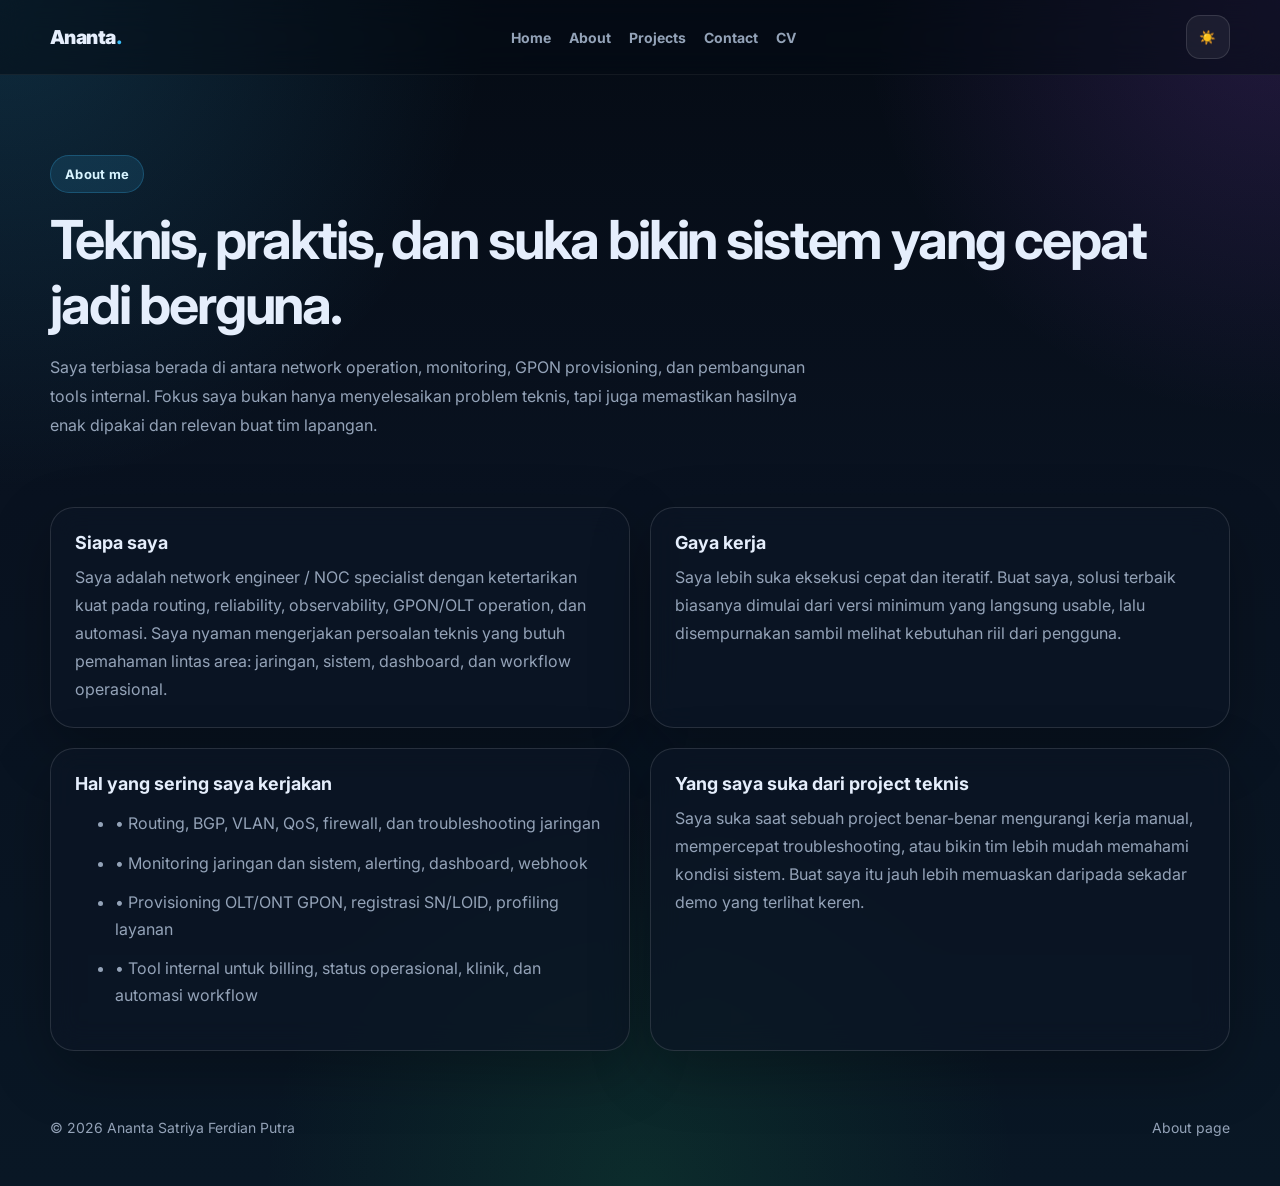
==== about.html @ ba73038d "Add premium animations, CV page, and richer portfolio visuals" ====
<!DOCTYPE html>
<html lang="id">
<head>
  <meta charset="utf-8" />
  <meta name="viewport" content="width=device-width, initial-scale=1" />
  <title>About — Ananta Satriya Ferdian Putra</title>
  <meta name="description" content="Tentang Ananta Satriya Ferdian Putra — network engineer, NOC specialist, GPON/OLT operator, dan automation builder." />
  <link rel="canonical" href="https://anantasatriya.my.id/about.html" />
  <link rel="icon" href="/favicon.svg" type="image/svg+xml" />
  <link rel="stylesheet" href="/styles.css" />
</head>
<body>
  <div class="nav-wrap">
    <div class="container nav">
      <a class="brand" href="/">Ananta<span>.</span></a>
      <div class="nav-links">
        <a href="/">Home</a>
        <a href="/about.html">About</a>
        <a href="/projects.html">Projects</a>
        <a href="/contact.html">Contact</a>
        <a href="/cv.html">CV</a>
      </div>
      <div class="nav-actions">
        <button id="themeToggle" class="theme-toggle" type="button">☀️</button>
      </div>
    </div>
  </div>

  <section class="page-title">
    <div class="container">
      <span class="badge">About me</span>
      <h1>Teknis, praktis, dan suka bikin sistem yang cepat jadi berguna.</h1>
      <p>Saya terbiasa berada di antara network operation, monitoring, GPON provisioning, dan pembangunan tools internal. Fokus saya bukan hanya menyelesaikan problem teknis, tapi juga memastikan hasilnya enak dipakai dan relevan buat tim lapangan.</p>
    </div>
  </section>

  <section class="block">
    <div class="container grid-2">
      <div class="card">
        <h3>Siapa saya</h3>
        <p class="muted">Saya adalah network engineer / NOC specialist dengan ketertarikan kuat pada routing, reliability, observability, GPON/OLT operation, dan automasi. Saya nyaman mengerjakan persoalan teknis yang butuh pemahaman lintas area: jaringan, sistem, dashboard, dan workflow operasional.</p>
      </div>
      <div class="card">
        <h3>Gaya kerja</h3>
        <p class="muted">Saya lebih suka eksekusi cepat dan iteratif. Buat saya, solusi terbaik biasanya dimulai dari versi minimum yang langsung usable, lalu disempurnakan sambil melihat kebutuhan riil dari pengguna.</p>
      </div>
      <div class="card">
        <h3>Hal yang sering saya kerjakan</h3>
        <ul class="split-list">
          <li>• Routing, BGP, VLAN, QoS, firewall, dan troubleshooting jaringan</li>
          <li>• Monitoring jaringan dan sistem, alerting, dashboard, webhook</li>
          <li>• Provisioning OLT/ONT GPON, registrasi SN/LOID, profiling layanan</li>
          <li>• Tool internal untuk billing, status operasional, klinik, dan automasi workflow</li>
        </ul>
      </div>
      <div class="card">
        <h3>Yang saya suka dari project teknis</h3>
        <p class="muted">Saya suka saat sebuah project benar-benar mengurangi kerja manual, mempercepat troubleshooting, atau bikin tim lebih mudah memahami kondisi sistem. Buat saya itu jauh lebih memuaskan daripada sekadar demo yang terlihat keren.</p>
      </div>
    </div>
  </section>

  <footer class="footer">
    <div class="container" style="display:flex;justify-content:space-between;gap:16px;flex-wrap:wrap;">
      <div>© <span data-year></span> Ananta Satriya Ferdian Putra</div>
      <div class="muted">About page</div>
    </div>
  </footer>
  <script src="/app.js"></script>
</body>
</html>
---- styles.css ----
@import url('https://fonts.googleapis.com/css2?family=Inter:wght@400;500;600;700;800&display=swap');

:root {
  --bg: #07111f;
  --bg-soft: #0b1728;
  --surface: rgba(12, 21, 37, 0.72);
  --surface-2: rgba(255, 255, 255, 0.06);
  --card: rgba(255, 255, 255, 0.08);
  --border: rgba(255, 255, 255, 0.12);
  --text: #e5eefc;
  --muted: #94a3b8;
  --primary: #38bdf8;
  --primary-2: #22c55e;
  --accent: #a855f7;
  --shadow: 0 20px 60px rgba(0,0,0,.28);
  --radius: 24px;
  --radius-sm: 18px;
  --max: 1180px;
}

* { box-sizing: border-box; }
html { scroll-behavior: smooth; }
body {
  margin: 0;
  font-family: 'Inter', system-ui, sans-serif;
  color: var(--text);
  background:
    radial-gradient(circle at 0% 0%, rgba(56,189,248,.18), transparent 28%),
    radial-gradient(circle at 100% 0%, rgba(168,85,247,.18), transparent 24%),
    radial-gradient(circle at 50% 100%, rgba(34,197,94,.12), transparent 28%),
    linear-gradient(180deg, #050b14 0%, #091220 42%, #091725 100%);
}
body.light {
  --bg: #f8fbff;
  --bg-soft: #ecf4ff;
  --surface: rgba(255,255,255,0.86);
  --surface-2: rgba(12, 21, 37, 0.04);
  --card: rgba(255,255,255,.86);
  --border: rgba(15, 23, 42, 0.08);
  --text: #0f172a;
  --muted: #475569;
  --shadow: 0 18px 48px rgba(15, 23, 42, .10);
  background:
    radial-gradient(circle at 0% 0%, rgba(56,189,248,.16), transparent 30%),
    radial-gradient(circle at 100% 0%, rgba(168,85,247,.10), transparent 24%),
    radial-gradient(circle at 50% 100%, rgba(34,197,94,.10), transparent 26%),
    linear-gradient(180deg, #f8fbff 0%, #eff6ff 44%, #f8fafc 100%);
}
a { color: inherit; text-decoration: none; }
img { max-width: 100%; display: block; }
.container { width: min(var(--max), calc(100% - 32px)); margin: 0 auto; }
.muted { color: var(--muted); }
.badge {
  display: inline-flex; align-items: center; gap: 10px;
  padding: 10px 14px; border-radius: 999px;
  background: rgba(56,189,248,.12); border: 1px solid rgba(56,189,248,.24);
  color: #d8f4ff; font-size: 13px; font-weight: 700; letter-spacing: .02em;
}
body.light .badge { color: #075985; background: rgba(56,189,248,.12); }
.btn {
  display: inline-flex; align-items: center; justify-content: center; gap: 10px;
  min-height: 48px; padding: 0 18px; border-radius: 14px; font-weight: 700;
  border: 1px solid transparent; transition: .22s ease;
}
.btn:hover { transform: translateY(-1px); }
.btn.primary {
  background: linear-gradient(135deg, var(--primary), #2563eb 58%, var(--accent));
  color: white; box-shadow: 0 18px 36px rgba(37,99,235,.28);
}
.btn.secondary {
  background: var(--surface-2); border-color: var(--border); color: var(--text);
}
.nav-wrap {
  position: sticky; top: 0; z-index: 40; backdrop-filter: blur(16px);
  background: rgba(5,11,20,.55); border-bottom: 1px solid rgba(255,255,255,.06);
}
body.light .nav-wrap { background: rgba(248,251,255,.72); border-color: rgba(15,23,42,.06); }
.nav {
  display: flex; align-items: center; justify-content: space-between; gap: 20px;
  min-height: 74px;
}
.brand { font-size: 1.2rem; font-weight: 900; letter-spacing: -.03em; }
.brand span { color: var(--primary); }
.nav-links { display: flex; gap: 18px; flex-wrap: wrap; }
.nav-links a { color: var(--muted); font-size: 14px; font-weight: 700; }
.nav-actions { display: flex; gap: 12px; align-items: center; }
.theme-toggle {
  width: 44px; height: 44px; border-radius: 14px; border: 1px solid var(--border);
  background: var(--surface-2); color: var(--text); cursor: pointer;
}
.hero {
  position: relative; overflow: hidden; padding: 84px 0 40px;
}
.hero-grid {
  display: grid; grid-template-columns: 1.28fr .72fr; gap: 30px; align-items: center;
}
.hero-card, .panel, .card {
  background: var(--surface); border: 1px solid var(--border); border-radius: var(--radius);
  box-shadow: var(--shadow); backdrop-filter: blur(14px);
}
.reveal {
  opacity: 0; transform: translateY(26px) scale(.985); transition: opacity .7s ease, transform .7s ease;
}
.reveal.in-view { opacity: 1; transform: translateY(0) scale(1); }
.glass-shine { position: relative; overflow: hidden; }
.glass-shine::after {
  content: ""; position: absolute; inset: 0; transform: translateX(-120%);
  background: linear-gradient(115deg, transparent 20%, rgba(255,255,255,.12) 45%, transparent 70%);
  transition: transform .9s ease;
}
.glass-shine:hover::after { transform: translateX(120%); }
.hero-card { padding: 34px; position: relative; overflow: hidden; }
.hero-card::before {
  content: ""; position: absolute; inset: auto -20% -30% auto; width: 260px; height: 260px; border-radius: 999px;
  background: radial-gradient(circle, rgba(56,189,248,.18), transparent 68%); pointer-events: none;
}
.hero-title {
  margin: 18px 0 16px; font-size: clamp(2.3rem, 5vw, 4.5rem); line-height: .98; letter-spacing: -.05em;
}
.grad {
  background: linear-gradient(90deg, #e0f2fe, #7dd3fc, #86efac, #c084fc);
  -webkit-background-clip: text; background-clip: text; color: transparent;
}
body.light .grad {
  background: linear-gradient(90deg, #0f172a, #0369a1, #15803d, #7c3aed);
  -webkit-background-clip: text; background-clip: text; color: transparent;
}
.hero p { font-size: 1.03rem; line-height: 1.75; color: var(--muted); }
.hero-cta { display: flex; gap: 14px; flex-wrap: wrap; margin-top: 26px; }
.hero-stats {
  margin-top: 28px; display: grid; grid-template-columns: repeat(3, minmax(0,1fr)); gap: 14px;
}
.stat {
  padding: 18px; border-radius: 18px; background: rgba(255,255,255,.05); border: 1px solid rgba(255,255,255,.08);
}
body.light .stat { background: rgba(255,255,255,.65); border-color: rgba(15,23,42,.07); }
.stat strong { display:block; font-size:1.5rem; margin-bottom:6px; }
.hero-side {
  display: grid; gap: 18px;
}
.profile-card { padding: 18px; }
.profile-frame {
  position: relative; border-radius: 26px; overflow: hidden; min-height: 440px; max-width: 390px; margin: 0 auto;
  background: linear-gradient(180deg, rgba(56,189,248,.18), rgba(168,85,247,.12));
}
.profile-frame img { width: 100%; height: 100%; object-fit: cover; object-position: center 18%; }
.profile-overlay {
  position: absolute; inset: auto 16px 16px 16px; padding: 16px; border-radius: 18px;
  background: linear-gradient(180deg, rgba(2,6,23,.15), rgba(2,6,23,.82)); border: 1px solid rgba(255,255,255,.12);
}
.tag-list { display: flex; flex-wrap: wrap; gap: 10px; margin-top: 14px; }
.tag {
  padding: 8px 12px; border-radius: 999px; font-size: 12px; font-weight: 700;
  border: 1px solid var(--border); color: var(--muted); background: rgba(255,255,255,.05);
}
section.block { padding: 34px 0; }
.section-head { margin-bottom: 24px; }
.section-kicker { color: var(--primary); font-size: 13px; font-weight: 800; text-transform: uppercase; letter-spacing: .14em; }
.section-head h2 { margin: 10px 0 10px; font-size: clamp(1.7rem, 3vw, 2.7rem); letter-spacing: -.03em; }
.section-head p { margin: 0; color: var(--muted); max-width: 760px; line-height: 1.8; }
.grid-2 { display:grid; grid-template-columns: repeat(2, minmax(0,1fr)); gap:20px; }
.grid-3 { display:grid; grid-template-columns: repeat(3, minmax(0,1fr)); gap:20px; }
.card { padding: 24px; }
.card h3 { margin: 0 0 10px; font-size: 1.12rem; }
.card p { margin: 0; color: var(--muted); line-height: 1.75; }
.icon-dot {
  width: 42px; height: 42px; border-radius: 14px; display:grid; place-items:center;
  background: linear-gradient(135deg, rgba(56,189,248,.18), rgba(168,85,247,.18));
  border:1px solid rgba(255,255,255,.08); margin-bottom: 16px; font-size: 18px;
}
.timeline { display: grid; gap: 16px; }
.timeline-item { position: relative; padding-left: 22px; }
.timeline-item::before {
  content: ''; position: absolute; left: 0; top: 8px; width: 10px; height: 10px; border-radius: 999px; background: var(--primary);
  box-shadow: 0 0 0 6px rgba(56,189,248,.13);
}
.timeline-item::after {
  content: ''; position: absolute; left: 4px; top: 20px; bottom: -18px; width: 2px; background: rgba(148,163,184,.2);
}
.timeline-item:last-child::after { display: none; }
.project-card {
  display:flex; flex-direction:column; gap:18px; min-height: 100%;
}
.project-cover {
  border-radius: 20px; padding: 0; min-height: 220px; overflow: hidden;
  background: linear-gradient(135deg, rgba(56,189,248,.18), rgba(37,99,235,.20), rgba(168,85,247,.18));
  border: 1px solid rgba(255,255,255,.08);
}
.project-cover img { width: 100%; height: 100%; display: block; object-fit: cover; }
.project-cover strong { display:block; font-size: 1.25rem; margin-bottom: 10px; }
.project-content { display: grid; gap: 12px; }
.project-meta { display:flex; gap:10px; flex-wrap:wrap; }
.project-meta span {
  font-size: 12px; font-weight: 700; padding: 8px 10px; border-radius: 999px;
  background: rgba(255,255,255,.05); border: 1px solid var(--border); color: var(--muted);
}
.kpi-grid { display:grid; grid-template-columns: repeat(4, minmax(0,1fr)); gap:16px; }
.kpi { padding: 22px; text-align:center; }
.kpi strong { display:block; font-size: 2rem; margin-bottom:8px; }
.contact-box {
  display:grid; grid-template-columns: 1.05fr .95fr; gap:20px;
}
.contact-links { display:grid; gap:14px; }
.contact-link {
  display:flex; align-items:flex-start; gap:14px; padding:16px 18px; border-radius: 18px;
  background: rgba(255,255,255,.05); border: 1px solid var(--border);
}
.social-grid { display:grid; grid-template-columns: repeat(2,minmax(0,1fr)); gap:14px; }
.floating-wa {
  position: fixed; right: 18px; bottom: 18px; z-index: 60; width: 58px; height: 58px; border-radius: 999px;
  display:grid; place-items:center; color:#fff; font-size: 26px; box-shadow: 0 18px 40px rgba(37,99,235,.25);
  background: linear-gradient(135deg, #22c55e, #16a34a); border: 1px solid rgba(255,255,255,.18);
}
.scroll-line {
  position: fixed; inset: 0 auto auto 0; width: 0; height: 4px; z-index: 80;
  background: linear-gradient(90deg, var(--primary), #2563eb, var(--accent)); box-shadow: 0 0 20px rgba(37,99,235,.35);
}
.cv-actions { display:flex; gap:12px; flex-wrap:wrap; margin-top:18px; }
.print-shell { max-width: 900px; margin: 0 auto; }
@media print {
  .nav-wrap, .floating-wa, .footer, .cv-actions { display:none !important; }
  body { background: #fff; color: #111827; }
  .card, .panel, .hero-card { box-shadow:none; border:1px solid #dbe2ea; background:#fff; }
}
.footer {
  padding: 34px 0 50px; color: var(--muted); font-size: 14px;
}
.split-list { display:grid; gap:12px; }
.split-list li { color: var(--muted); line-height: 1.7; }
.mini-nav {
  display:flex; gap:10px; flex-wrap:wrap; margin-top: 16px;
}
.mini-nav a {
  padding: 10px 12px; border-radius: 12px; background: rgba(255,255,255,.05); border: 1px solid var(--border); color: var(--muted); font-weight:700; font-size:13px;
}
.notice {
  margin-top: 16px; padding: 16px 18px; border-radius: 18px; border:1px solid rgba(34,197,94,.18); background: rgba(34,197,94,.08); color: #d1fae5;
}
body.light .notice { color: #166534; }
.top-glow {
  position: absolute; inset: -120px auto auto -120px; width: 320px; height: 320px; border-radius: 999px;
  background: rgba(56,189,248,.20); filter: blur(60px); pointer-events: none;
}
.top-glow.two { inset: auto -120px 0 auto; background: rgba(168,85,247,.18); }
.page-title { padding: 80px 0 18px; }
.page-title h1 { margin: 14px 0 10px; font-size: clamp(2rem,4.2vw,3.6rem); letter-spacing: -.04em; }
.page-title p { max-width: 760px; color: var(--muted); line-height: 1.8; }
@media (max-width: 980px) {
  .hero-grid, .contact-box, .grid-3, .kpi-grid, .social-grid { grid-template-columns: 1fr; }
  .grid-2 { grid-template-columns: 1fr; }
  .profile-frame { min-height: 360px; max-width: 320px; }
}
@media (max-width: 740px) {
  .nav { min-height: auto; padding: 14px 0; flex-wrap: wrap; }
  .nav-links { order: 3; width: 100%; justify-content: space-between; }
  .hero { padding-top: 48px; }
  .hero-card { padding: 24px; }
  .hero-stats { grid-template-columns: 1fr; }
  .hero-title { font-size: 2.4rem; }
}
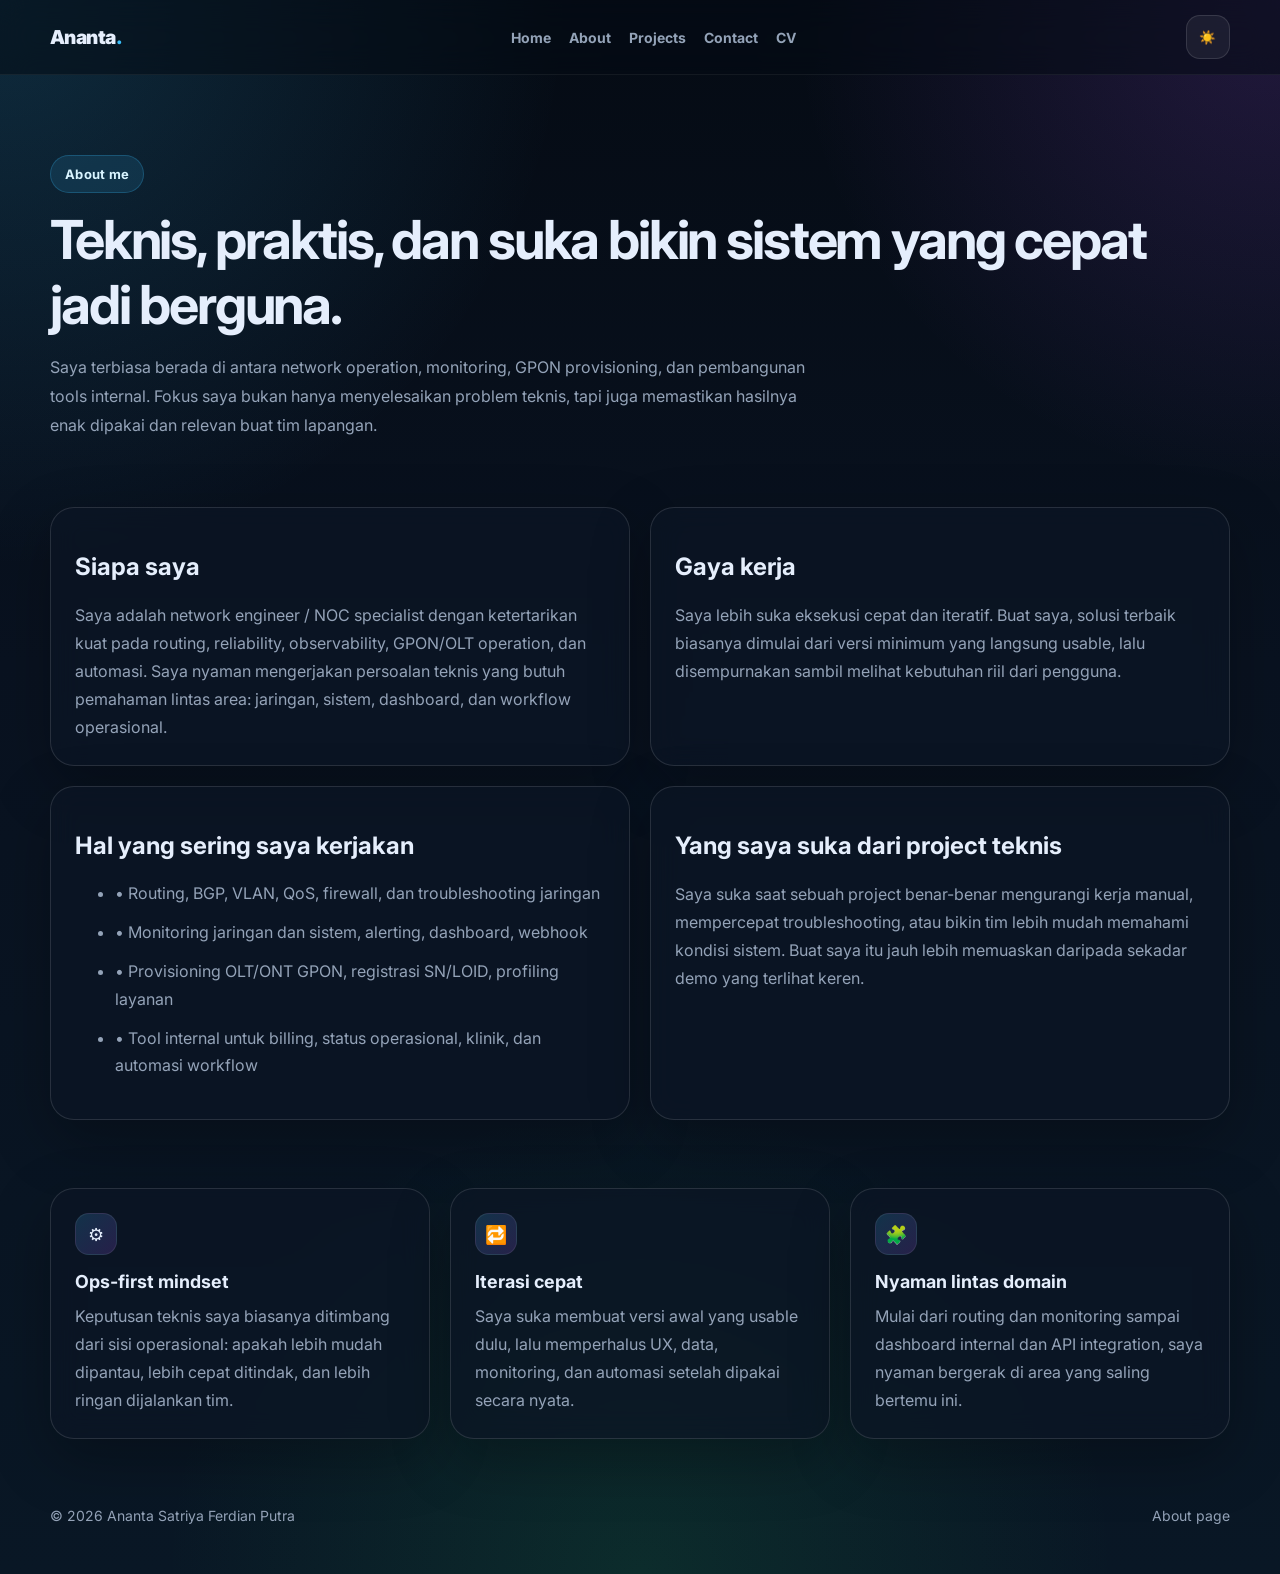
==== commit ce1d4423: "Polish portfolio SEO, trust, and conversion flow" ====
--- a/about.html
+++ b/about.html
@@ -3,13 +3,29 @@
 <head>
   <meta charset="utf-8" />
   <meta name="viewport" content="width=device-width, initial-scale=1" />
-  <title>About — Ananta Satriya Ferdian Putra</title>
-  <meta name="description" content="Tentang Ananta Satriya Ferdian Putra — network engineer, NOC specialist, GPON/OLT operator, dan automation builder." />
+  <title>About — Ananta Satriya Ferdian Putra | Network Engineer & NOC Specialist</title>
+  <meta name="description" content="Tentang Ananta Satriya Ferdian Putra — network engineer, NOC specialist, GPON/OLT operator, dan automation builder dengan fokus pada sistem operasional yang benar-benar dipakai." />
+  <meta name="robots" content="index,follow,max-image-preview:large" />
   <link rel="canonical" href="https://anantasatriya.my.id/about.html" />
   <link rel="icon" href="/favicon.svg" type="image/svg+xml" />
   <link rel="stylesheet" href="/styles.css" />
+  <script type="application/ld+json">
+  {
+    "@context": "https://schema.org",
+    "@type": "AboutPage",
+    "name": "About — Ananta Satriya Ferdian Putra",
+    "url": "https://anantasatriya.my.id/about.html",
+    "inLanguage": "id-ID",
+    "about": {
+      "@type": "Person",
+      "name": "Ananta Satriya Ferdian Putra",
+      "jobTitle": "Network Engineer / NOC Specialist / Automation Builder"
+    }
+  }
+  </script>
 </head>
 <body>
+  <a class="skip-link" href="#main-content">Lewati ke konten utama</a>
   <div class="nav-wrap">
     <div class="container nav">
       <a class="brand" href="/">Ananta<span>.</span></a>
@@ -26,39 +42,61 @@
     </div>
   </div>
 
-  <section class="page-title">
-    <div class="container">
-      <span class="badge">About me</span>
-      <h1>Teknis, praktis, dan suka bikin sistem yang cepat jadi berguna.</h1>
-      <p>Saya terbiasa berada di antara network operation, monitoring, GPON provisioning, dan pembangunan tools internal. Fokus saya bukan hanya menyelesaikan problem teknis, tapi juga memastikan hasilnya enak dipakai dan relevan buat tim lapangan.</p>
-    </div>
-  </section>
+  <main id="main-content">
+    <section class="page-title">
+      <div class="container">
+        <span class="badge">About me</span>
+        <h1>Teknis, praktis, dan suka bikin sistem yang cepat jadi berguna.</h1>
+        <p>Saya terbiasa berada di antara network operation, monitoring, GPON provisioning, dan pembangunan tools internal. Fokus saya bukan hanya menyelesaikan problem teknis, tapi juga memastikan hasilnya enak dipakai dan relevan buat tim lapangan.</p>
+      </div>
+    </section>
 
-  <section class="block">
-    <div class="container grid-2">
-      <div class="card">
-        <h3>Siapa saya</h3>
-        <p class="muted">Saya adalah network engineer / NOC specialist dengan ketertarikan kuat pada routing, reliability, observability, GPON/OLT operation, dan automasi. Saya nyaman mengerjakan persoalan teknis yang butuh pemahaman lintas area: jaringan, sistem, dashboard, dan workflow operasional.</p>
+    <section class="block">
+      <div class="container grid-2">
+        <div class="card">
+          <h2>Siapa saya</h2>
+          <p class="muted">Saya adalah network engineer / NOC specialist dengan ketertarikan kuat pada routing, reliability, observability, GPON/OLT operation, dan automasi. Saya nyaman mengerjakan persoalan teknis yang butuh pemahaman lintas area: jaringan, sistem, dashboard, dan workflow operasional.</p>
+        </div>
+        <div class="card">
+          <h2>Gaya kerja</h2>
+          <p class="muted">Saya lebih suka eksekusi cepat dan iteratif. Buat saya, solusi terbaik biasanya dimulai dari versi minimum yang langsung usable, lalu disempurnakan sambil melihat kebutuhan riil dari pengguna.</p>
+        </div>
+        <div class="card">
+          <h2>Hal yang sering saya kerjakan</h2>
+          <ul class="split-list">
+            <li>• Routing, BGP, VLAN, QoS, firewall, dan troubleshooting jaringan</li>
+            <li>• Monitoring jaringan dan sistem, alerting, dashboard, webhook</li>
+            <li>• Provisioning OLT/ONT GPON, registrasi SN/LOID, profiling layanan</li>
+            <li>• Tool internal untuk billing, status operasional, klinik, dan automasi workflow</li>
+          </ul>
+        </div>
+        <div class="card">
+          <h2>Yang saya suka dari project teknis</h2>
+          <p class="muted">Saya suka saat sebuah project benar-benar mengurangi kerja manual, mempercepat troubleshooting, atau bikin tim lebih mudah memahami kondisi sistem. Buat saya itu jauh lebih memuaskan daripada sekadar demo yang terlihat keren.</p>
+        </div>
       </div>
-      <div class="card">
-        <h3>Gaya kerja</h3>
-        <p class="muted">Saya lebih suka eksekusi cepat dan iteratif. Buat saya, solusi terbaik biasanya dimulai dari versi minimum yang langsung usable, lalu disempurnakan sambil melihat kebutuhan riil dari pengguna.</p>
+    </section>
+
+    <section class="block">
+      <div class="container grid-3 process-grid">
+        <div class="card process-card">
+          <div class="icon-dot">⚙️</div>
+          <h3>Ops-first mindset</h3>
+          <p>Keputusan teknis saya biasanya ditimbang dari sisi operasional: apakah lebih mudah dipantau, lebih cepat ditindak, dan lebih ringan dijalankan tim.</p>
+        </div>
+        <div class="card process-card">
+          <div class="icon-dot">🔁</div>
+          <h3>Iterasi cepat</h3>
+          <p>Saya suka membuat versi awal yang usable dulu, lalu memperhalus UX, data, monitoring, dan automasi setelah dipakai secara nyata.</p>
+        </div>
+        <div class="card process-card">
+          <div class="icon-dot">🧩</div>
+          <h3>Nyaman lintas domain</h3>
+          <p>Mulai dari routing dan monitoring sampai dashboard internal dan API integration, saya nyaman bergerak di area yang saling bertemu ini.</p>
+        </div>
       </div>
-      <div class="card">
-        <h3>Hal yang sering saya kerjakan</h3>
-        <ul class="split-list">
-          <li>• Routing, BGP, VLAN, QoS, firewall, dan troubleshooting jaringan</li>
-          <li>• Monitoring jaringan dan sistem, alerting, dashboard, webhook</li>
-          <li>• Provisioning OLT/ONT GPON, registrasi SN/LOID, profiling layanan</li>
-          <li>• Tool internal untuk billing, status operasional, klinik, dan automasi workflow</li>
-        </ul>
-      </div>
-      <div class="card">
-        <h3>Yang saya suka dari project teknis</h3>
-        <p class="muted">Saya suka saat sebuah project benar-benar mengurangi kerja manual, mempercepat troubleshooting, atau bikin tim lebih mudah memahami kondisi sistem. Buat saya itu jauh lebih memuaskan daripada sekadar demo yang terlihat keren.</p>
-      </div>
-    </div>
-  </section>
+    </section>
+  </main>
 
   <footer class="footer">
     <div class="container" style="display:flex;justify-content:space-between;gap:16px;flex-wrap:wrap;">
--- a/styles.css
+++ b/styles.css
@@ -258,3 +258,87 @@
   .hero-stats { grid-template-columns: 1fr; }
   .hero-title { font-size: 2.4rem; }
 }
+
+/* 2026 refresh */
+.project-grid.enhanced { grid-template-columns: repeat(3, minmax(0, 1fr)); }
+.project-card.featured-project { grid-column: span 2; }
+.project-card a, .project-list a { display:inline-flex; margin-top:14px; color:var(--accent); font-weight:800; text-decoration:none; }
+.project-card a:hover, .project-list a:hover { text-decoration:underline; }
+.capability-grid { display:grid; grid-template-columns: repeat(4, minmax(0,1fr)); gap:18px; }
+.capability-card { padding:22px; border:1px solid rgba(148,163,184,.22); border-radius:24px; background:rgba(255,255,255,.72); box-shadow:0 18px 45px rgba(15,23,42,.08); }
+.capability-card strong { display:block; font-size:1.02rem; color:var(--text); margin-bottom:8px; }
+.capability-card span { color:var(--muted); line-height:1.65; }
+.project-card.wide img { object-fit:cover; background:#07111f; }
+@media (max-width: 980px) {
+  .project-grid.enhanced { grid-template-columns:1fr; }
+  .project-card.featured-project { grid-column:auto; }
+  .capability-grid { grid-template-columns:1fr 1fr; }
+}
+@media (max-width: 640px) {
+  .capability-grid { grid-template-columns:1fr; }
+}
+.project-card.featured-project { grid-column: span 2; }
+@media (max-width: 980px) { .project-card.featured-project { grid-column: auto; } }
+
+.service-strip { display:grid; grid-template-columns:repeat(3,minmax(0,1fr)); gap:16px; margin-top:18px; }
+.service-strip .card { padding:18px; }
+.service-strip strong { display:block; font-size:1.15rem; margin-bottom:6px; }
+@media (max-width: 760px) { .service-strip { grid-template-columns:1fr; } }
+
+.skip-link {
+  position: absolute;
+  left: -9999px;
+  top: 12px;
+  z-index: 120;
+  padding: 12px 16px;
+  border-radius: 12px;
+  background: #ffffff;
+  color: #0f172a;
+  font-weight: 800;
+  box-shadow: 0 10px 30px rgba(15,23,42,.18);
+}
+.skip-link:focus {
+  left: 12px;
+}
+.trust-strip-wrap { padding-top: 10px; }
+.trust-strip {
+  display: grid;
+  grid-template-columns: repeat(3, minmax(0,1fr));
+  gap: 14px;
+}
+.trust-item {
+  padding: 16px 18px;
+  border-radius: 18px;
+  background: rgba(255,255,255,.05);
+  border: 1px solid var(--border);
+  color: var(--muted);
+  line-height: 1.7;
+}
+.trust-item strong { color: var(--text); }
+.process-grid { align-items: stretch; }
+.process-card { min-height: 100%; }
+.faq-list {
+  display: grid;
+  gap: 14px;
+}
+.faq-item {
+  border: 1px solid var(--border);
+  background: var(--surface);
+  border-radius: 18px;
+  padding: 4px 18px;
+  box-shadow: var(--shadow);
+}
+.faq-item summary {
+  cursor: pointer;
+  font-weight: 800;
+  padding: 16px 0;
+  color: var(--text);
+}
+.faq-item p {
+  margin: 0 0 16px;
+  color: var(--muted);
+  line-height: 1.75;
+}
+@media (max-width: 980px) {
+  .trust-strip { grid-template-columns: 1fr; }
+}
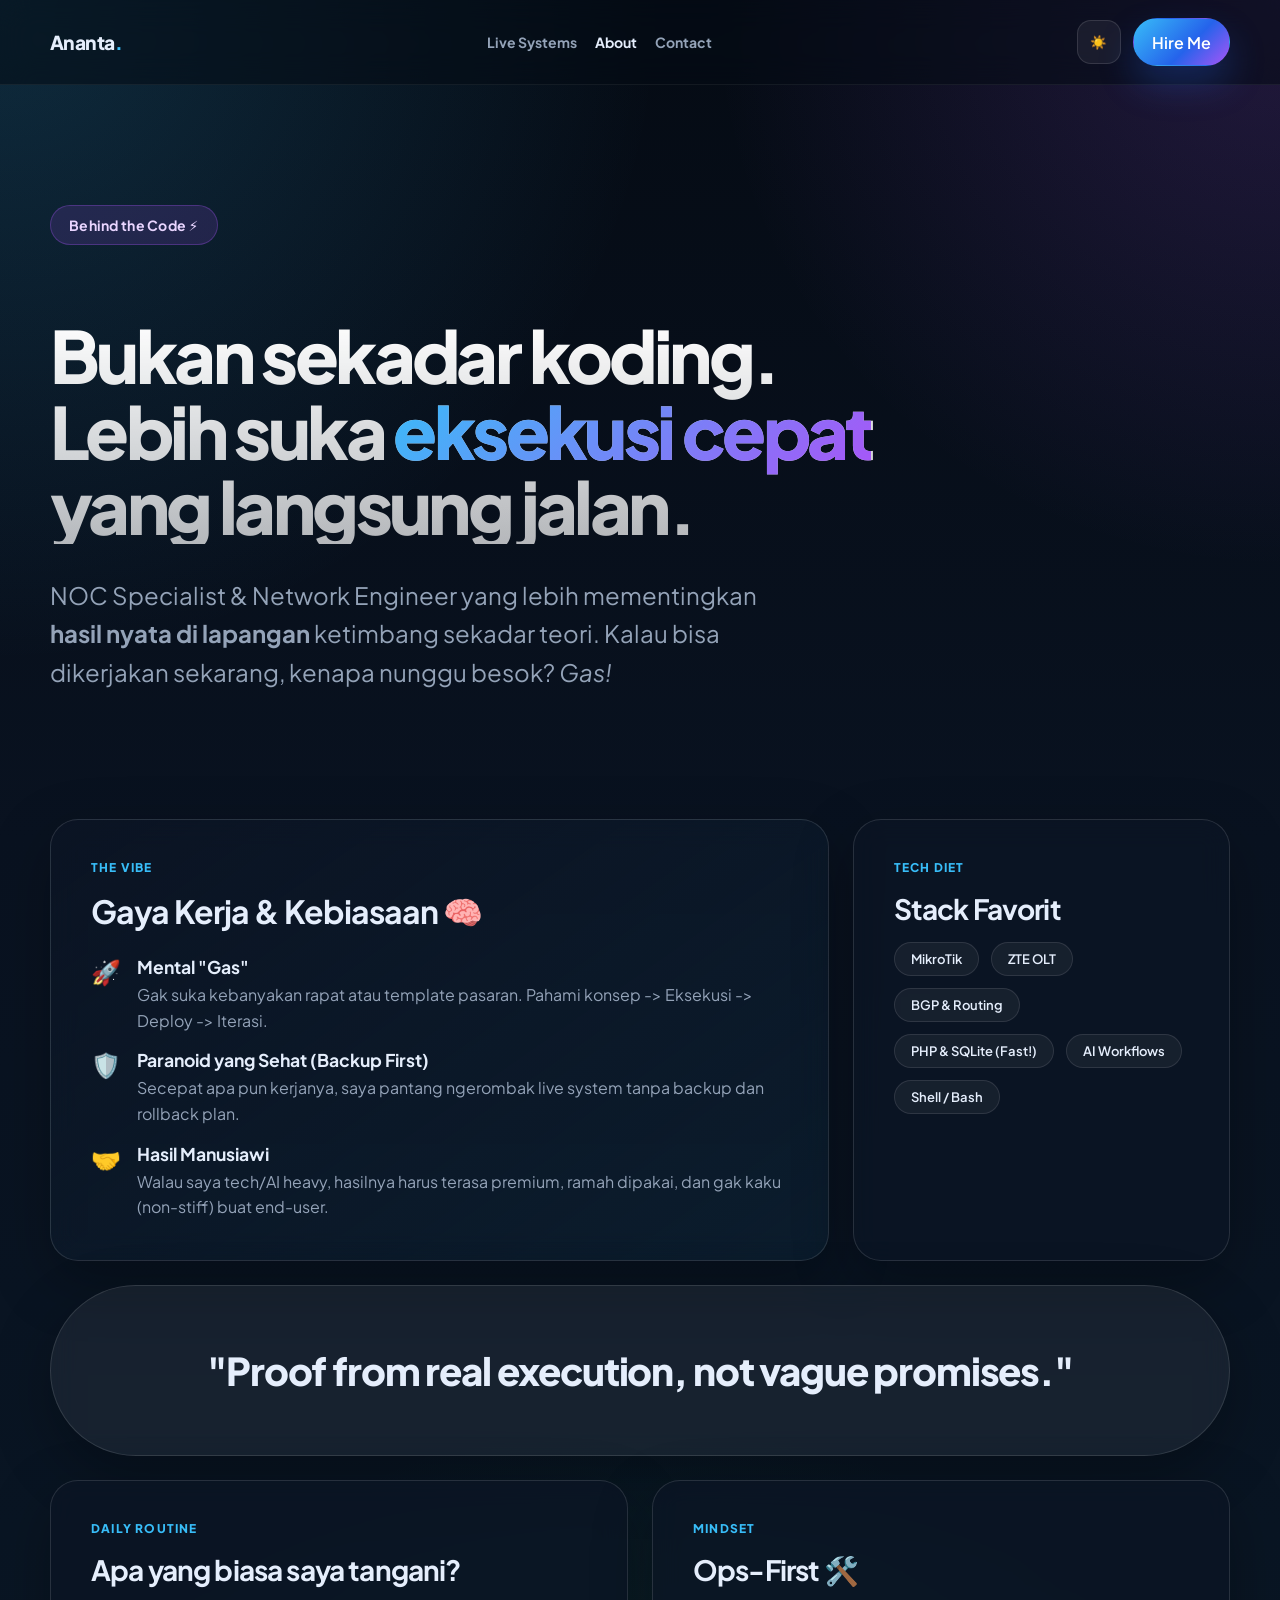
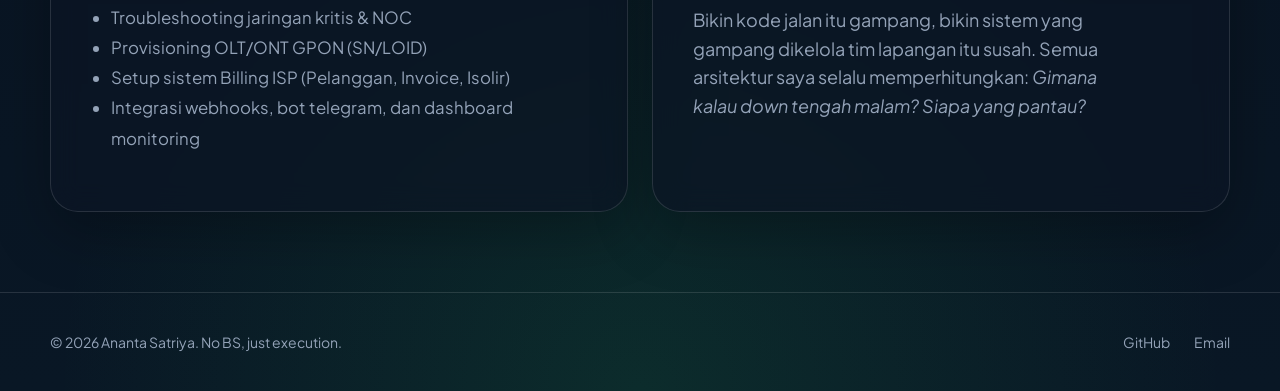
==== commit 29b39af4: "Revamp about.html: Moderen kekinian (Gen Z vibe), Bento grid, incorporate personal work habits (Gas," ====
--- a/about.html
+++ b/about.html
@@ -3,107 +3,138 @@
 <head>
   <meta charset="utf-8" />
   <meta name="viewport" content="width=device-width, initial-scale=1" />
-  <title>About — Ananta Satriya Ferdian Putra | Network Engineer & NOC Specialist</title>
-  <meta name="description" content="Tentang Ananta Satriya Ferdian Putra — network engineer, NOC specialist, GPON/OLT operator, dan automation builder dengan fokus pada sistem operasional yang benar-benar dipakai." />
+  <title>About — Ananta Satriya | Network & Builder</title>
+  <meta name="description" content="Tentang Ananta Satriya — network engineer, NOC specialist, GPON operator, dan builder yang suka eksekusi cepat (Gas!)." />
   <meta name="robots" content="index,follow,max-image-preview:large" />
   <link rel="canonical" href="https://anantasatriya.my.id/about.html" />
   <link rel="icon" href="/favicon.svg" type="image/svg+xml" />
   <link rel="stylesheet" href="/styles.css" />
-  <script type="application/ld+json">
-  {
-    "@context": "https://schema.org",
-    "@type": "AboutPage",
-    "name": "About — Ananta Satriya Ferdian Putra",
-    "url": "https://anantasatriya.my.id/about.html",
-    "inLanguage": "id-ID",
-    "about": {
-      "@type": "Person",
-      "name": "Ananta Satriya Ferdian Putra",
-      "jobTitle": "Network Engineer / NOC Specialist / Automation Builder"
-    }
-  }
-  </script>
 </head>
 <body>
-  <a class="skip-link" href="#main-content">Lewati ke konten utama</a>
+  <div class="scroll-line"></div>
   <div class="nav-wrap">
     <div class="container nav">
       <a class="brand" href="/">Ananta<span>.</span></a>
       <div class="nav-links">
-        <a href="/">Home</a>
-        <a href="/about.html">About</a>
-        <a href="/projects.html">Projects</a>
+        <a href="/projects.html">Live Systems</a>
+        <a href="/about.html" style="color:var(--text);">About</a>
         <a href="/contact.html">Contact</a>
-        <a href="/cv.html">CV</a>
       </div>
       <div class="nav-actions">
         <button id="themeToggle" class="theme-toggle" type="button">☀️</button>
+        <a class="btn primary" href="/contact.html" style="border-radius:99px;">Hire Me</a>
       </div>
     </div>
   </div>
 
   <main id="main-content">
-    <section class="page-title">
-      <div class="container">
-        <span class="badge">About me</span>
-        <h1>Teknis, praktis, dan suka bikin sistem yang cepat jadi berguna.</h1>
-        <p>Saya terbiasa berada di antara network operation, monitoring, GPON provisioning, dan pembangunan tools internal. Fokus saya bukan hanya menyelesaikan problem teknis, tapi juga memastikan hasilnya enak dipakai dan relevan buat tim lapangan.</p>
+    <header class="container reveal">
+      <div class="hero-statement" style="padding-bottom: 40px;">
+        <span class="badge" style="margin-bottom: 24px; background: rgba(168,85,247,0.15); border-color: rgba(168,85,247,0.3); color: #e9d5ff;">Behind the Code ⚡️</span>
+        <h1 style="font-size: clamp(3rem, 6vw, 4.5rem);">Bukan sekadar koding. <br>Lebih suka <span style="background: linear-gradient(135deg, var(--primary), var(--accent)); -webkit-background-clip: text; -webkit-text-fill-color: transparent;">eksekusi cepat</span> yang langsung jalan.</h1>
+        <p class="lead">
+          NOC Specialist & Network Engineer yang lebih mementingkan <b>hasil nyata di lapangan</b> ketimbang sekadar teori. Kalau bisa dikerjakan sekarang, kenapa nunggu besok? <i>Gas!</i>
+        </p>
       </div>
-    </section>
+    </header>
 
-    <section class="block">
-      <div class="container grid-2">
-        <div class="card">
-          <h2>Siapa saya</h2>
-          <p class="muted">Saya adalah network engineer / NOC specialist dengan ketertarikan kuat pada routing, reliability, observability, GPON/OLT operation, dan automasi. Saya nyaman mengerjakan persoalan teknis yang butuh pemahaman lintas area: jaringan, sistem, dashboard, dan workflow operasional.</p>
-        </div>
-        <div class="card">
-          <h2>Gaya kerja</h2>
-          <p class="muted">Saya lebih suka eksekusi cepat dan iteratif. Buat saya, solusi terbaik biasanya dimulai dari versi minimum yang langsung usable, lalu disempurnakan sambil melihat kebutuhan riil dari pengguna.</p>
-        </div>
-        <div class="card">
-          <h2>Hal yang sering saya kerjakan</h2>
-          <ul class="split-list">
-            <li>• Routing, BGP, VLAN, QoS, firewall, dan troubleshooting jaringan</li>
-            <li>• Monitoring jaringan dan sistem, alerting, dashboard, webhook</li>
-            <li>• Provisioning OLT/ONT GPON, registrasi SN/LOID, profiling layanan</li>
-            <li>• Tool internal untuk billing, status operasional, klinik, dan automasi workflow</li>
-          </ul>
-        </div>
-        <div class="card">
-          <h2>Yang saya suka dari project teknis</h2>
-          <p class="muted">Saya suka saat sebuah project benar-benar mengurangi kerja manual, mempercepat troubleshooting, atau bikin tim lebih mudah memahami kondisi sistem. Buat saya itu jauh lebih memuaskan daripada sekadar demo yang terlihat keren.</p>
-        </div>
-      </div>
-    </section>
+    <section class="container reveal">
+      <div class="bento-grid">
+        
+        <!-- Personality Bento -->
+        <article class="bento-item bento-col-8" style="background: linear-gradient(145deg, var(--surface), rgba(56,189,248,0.05));">
+          <div class="bento-content">
+            <span class="bento-kicker">The Vibe</span>
+            <h3 class="bento-title" style="font-size: 2rem;">Gaya Kerja & Kebiasaan 🧠</h3>
+            <div style="display: flex; flex-direction: column; gap: 16px; margin-top: 24px;">
+              
+              <div style="display: flex; gap: 16px; align-items: flex-start;">
+                <div style="font-size: 24px;">🚀</div>
+                <div>
+                  <strong style="display: block; font-size: 1.1rem; margin-bottom: 4px;">Mental "Gas"</strong>
+                  <span class="hero-desc" style="font-size: 1rem;">Gak suka kebanyakan rapat atau template pasaran. Pahami konsep -> Eksekusi -> Deploy -> Iterasi.</span>
+                </div>
+              </div>
 
-    <section class="block">
-      <div class="container grid-3 process-grid">
-        <div class="card process-card">
-          <div class="icon-dot">⚙️</div>
-          <h3>Ops-first mindset</h3>
-          <p>Keputusan teknis saya biasanya ditimbang dari sisi operasional: apakah lebih mudah dipantau, lebih cepat ditindak, dan lebih ringan dijalankan tim.</p>
-        </div>
-        <div class="card process-card">
-          <div class="icon-dot">🔁</div>
-          <h3>Iterasi cepat</h3>
-          <p>Saya suka membuat versi awal yang usable dulu, lalu memperhalus UX, data, monitoring, dan automasi setelah dipakai secara nyata.</p>
-        </div>
-        <div class="card process-card">
-          <div class="icon-dot">🧩</div>
-          <h3>Nyaman lintas domain</h3>
-          <p>Mulai dari routing dan monitoring sampai dashboard internal dan API integration, saya nyaman bergerak di area yang saling bertemu ini.</p>
-        </div>
+              <div style="display: flex; gap: 16px; align-items: flex-start;">
+                <div style="font-size: 24px;">🛡️</div>
+                <div>
+                  <strong style="display: block; font-size: 1.1rem; margin-bottom: 4px;">Paranoid yang Sehat (Backup First)</strong>
+                  <span class="hero-desc" style="font-size: 1rem;">Secepat apa pun kerjanya, saya pantang ngerombak live system tanpa backup dan rollback plan.</span>
+                </div>
+              </div>
+
+              <div style="display: flex; gap: 16px; align-items: flex-start;">
+                <div style="font-size: 24px;">🤝</div>
+                <div>
+                  <strong style="display: block; font-size: 1.1rem; margin-bottom: 4px;">Hasil Manusiawi</strong>
+                  <span class="hero-desc" style="font-size: 1rem;">Walau saya tech/AI heavy, hasilnya harus terasa premium, ramah dipakai, dan gak kaku (non-stiff) buat end-user.</span>
+                </div>
+              </div>
+            </div>
+          </div>
+        </article>
+
+        <!-- Tooling Bento -->
+        <article class="bento-item bento-col-4">
+          <div class="bento-content">
+            <span class="bento-kicker">Tech Diet</span>
+            <h3 class="bento-title">Stack Favorit</h3>
+            <div class="tag-cloud" style="margin-top: 16px;">
+              <span class="tag">MikroTik</span>
+              <span class="tag">ZTE OLT</span>
+              <span class="tag">BGP & Routing</span>
+              <span class="tag">PHP & SQLite (Fast!)</span>
+              <span class="tag">AI Workflows</span>
+              <span class="tag">Shell / Bash</span>
+            </div>
+          </div>
+        </article>
+
+        <!-- Gen Z Quote Bento -->
+        <article class="bento-item bento-col-12" style="padding: 60px 40px; text-align: center; border-radius: 99px; background: var(--surface-2);">
+          <h2 style="font-size: clamp(1.5rem, 3vw, 2.5rem); margin: 0; font-weight: 800; letter-spacing: -0.03em;">
+            "Proof from real execution, not vague promises."
+          </h2>
+        </article>
+
+        <!-- Routine Bento -->
+        <article class="bento-item bento-col-6">
+          <div class="bento-content">
+            <span class="bento-kicker">Daily Routine</span>
+            <h3 class="bento-title">Apa yang biasa saya tangani?</h3>
+            <ul style="padding-left: 20px; color: var(--muted); line-height: 1.8; margin-top: 16px; font-size: 1.05rem;">
+              <li>Troubleshooting jaringan kritis & NOC</li>
+              <li>Provisioning OLT/ONT GPON (SN/LOID)</li>
+              <li>Setup sistem Billing ISP (Pelanggan, Invoice, Isolir)</li>
+              <li>Integrasi webhooks, bot telegram, dan dashboard monitoring</li>
+            </ul>
+          </div>
+        </article>
+
+        <!-- Core Belief Bento -->
+        <article class="bento-item bento-col-6">
+          <div class="bento-content">
+            <span class="bento-kicker">Mindset</span>
+            <h3 class="bento-title">Ops-First 🛠️</h3>
+            <p class="hero-desc">Bikin kode jalan itu gampang, bikin sistem yang gampang dikelola tim lapangan itu susah. Semua arsitektur saya selalu memperhitungkan: <em>Gimana kalau down tengah malam? Siapa yang pantau?</em></p>
+          </div>
+        </article>
+
       </div>
     </section>
   </main>
 
-  <footer class="footer">
-    <div class="container" style="display:flex;justify-content:space-between;gap:16px;flex-wrap:wrap;">
-      <div>© <span data-year></span> Ananta Satriya Ferdian Putra</div>
-      <div class="muted">About page</div>
+  <footer class="footer" style="border-top: 1px solid var(--border); padding: 40px 0; margin-top: 80px;">
+    <div class="container" style="display:flex; justify-content:space-between; gap:16px; flex-wrap:wrap; font-size: 14px;">
+      <div>© <span data-year></span> Ananta Satriya. No BS, just execution.</div>
+      <div class="muted" style="display: flex; gap: 24px;">
+        <a href="https://github.com/remek8787" target="_blank">GitHub</a>
+        <a href="mailto:anantasatriya@gmail.com">Email</a>
+      </div>
     </div>
   </footer>
+
   <script src="/app.js"></script>
 </body>
 </html>
--- a/styles.css
+++ b/styles.css
@@ -1,4 +1,4 @@
-@import url('https://fonts.googleapis.com/css2?family=Inter:wght@400;500;600;700;800&display=swap');
+@import url('https://fonts.googleapis.com/css2?family=Plus+Jakarta+Sans:wght@400;500;600;700;800&display=swap');
 
 :root {
   --bg: #07111f;
@@ -13,8 +13,8 @@
   --primary-2: #22c55e;
   --accent: #a855f7;
   --shadow: 0 20px 60px rgba(0,0,0,.28);
-  --radius: 24px;
-  --radius-sm: 18px;
+  --radius: 28px;
+  --radius-sm: 20px;
   --max: 1180px;
 }
 
@@ -22,7 +22,7 @@
 html { scroll-behavior: smooth; }
 body {
   margin: 0;
-  font-family: 'Inter', system-ui, sans-serif;
+  font-family: 'Plus Jakarta Sans', system-ui, sans-serif;
   color: var(--text);
   background:
     radial-gradient(circle at 0% 0%, rgba(56,189,248,.18), transparent 28%),
@@ -342,3 +342,249 @@
 @media (max-width: 980px) {
   .trust-strip { grid-template-columns: 1fr; }
 }
+
+
+/* 2026 refresh: AIClub badge, current focus, and AppsBilling highlight */
+.builder-badge{display:inline-flex;align-items:center;gap:12px;margin-top:16px;padding:10px 12px;border:1px solid rgba(148,163,184,.22);border-radius:999px;background:rgba(15,23,42,.58);box-shadow:0 18px 50px rgba(2,6,23,.24);backdrop-filter:blur(14px)}
+.builder-badge span{color:#cbd5e1;font-size:.82rem;letter-spacing:.02em;white-space:nowrap}.builder-badge a{display:inline-flex;align-items:center;line-height:0}.builder-badge img{height:40px;width:auto;display:block}
+.current-focus{position:relative;overflow:hidden}.current-focus::before{content:"";position:absolute;inset:8% auto auto -12%;width:320px;height:320px;border-radius:999px;background:radial-gradient(circle, rgba(56,189,248,.18), transparent 66%);pointer-events:none}
+.wide-head{display:grid;grid-template-columns:minmax(0,1.05fr) minmax(260px,.95fr);gap:28px;align-items:end}.focus-grid{display:grid;grid-template-columns:repeat(4,minmax(0,1fr));gap:16px;margin-top:30px}
+.focus-card{position:relative;padding:22px;min-height:210px;border:1px solid rgba(148,163,184,.18);border-radius:28px;background:linear-gradient(145deg, rgba(15,23,42,.88), rgba(15,23,42,.58));box-shadow:0 18px 60px rgba(2,6,23,.28);overflow:hidden}.focus-card::after{content:"";position:absolute;right:-44px;bottom:-44px;width:120px;height:120px;border-radius:999px;background:rgba(34,211,238,.11)}
+.focus-card span{display:inline-flex;width:38px;height:38px;align-items:center;justify-content:center;border-radius:14px;color:#67e8f9;background:rgba(8,47,73,.72);font-weight:800;font-size:.82rem}.focus-card h3{margin:18px 0 10px;color:#f8fafc;font-size:1.05rem}.focus-card p{margin:0;color:#cbd5e1;line-height:1.65;font-size:.94rem}
+.appsbilling-card{border-color:rgba(34,211,238,.38);background:linear-gradient(145deg, rgba(8,47,73,.86), rgba(15,23,42,.72))}.project-card a{display:inline-flex;margin-top:14px;color:#67e8f9;font-weight:800;text-decoration:none}.project-card a:hover{text-decoration:underline}
+@media (max-width: 980px){.wide-head{grid-template-columns:1fr;align-items:start}.focus-grid{grid-template-columns:repeat(2,minmax(0,1fr))}}@media (max-width: 640px){.builder-badge{align-items:flex-start;border-radius:22px;flex-direction:column;gap:8px}.builder-badge span{white-space:normal}.focus-grid{grid-template-columns:1fr}.focus-card{min-height:auto}}
+
+
+/* Live systems redesign 2026 */
+.live-systems{position:relative;overflow:hidden}.live-hero-panel{display:grid;grid-template-columns:minmax(0,1fr) 220px;gap:24px;align-items:stretch;padding:28px;border:1px solid rgba(148,163,184,.18);border-radius:34px;background:linear-gradient(135deg,rgba(15,23,42,.88),rgba(8,47,73,.62));box-shadow:0 30px 90px rgba(2,6,23,.32)}
+.live-hero-panel h2{margin:8px 0 10px;font-size:clamp(2rem,4vw,3.5rem);line-height:1.02}.live-scorecard{border-radius:28px;background:rgba(2,6,23,.42);border:1px solid rgba(103,232,249,.25);display:flex;flex-direction:column;align-items:center;justify-content:center;text-align:center;padding:22px}.live-scorecard strong{font-size:3rem;color:#67e8f9}.live-scorecard span{color:#cbd5e1;font-weight:700}
+.live-grid{display:grid;grid-template-columns:1.25fr 1fr 1fr;gap:16px;margin-top:18px}.live-card{position:relative;padding:24px;border-radius:28px;border:1px solid rgba(148,163,184,.18);background:linear-gradient(145deg,rgba(15,23,42,.82),rgba(15,23,42,.55));box-shadow:0 20px 70px rgba(2,6,23,.24);min-height:245px;overflow:hidden}.live-card::after{content:"";position:absolute;right:-60px;top:-60px;width:150px;height:150px;border-radius:999px;background:rgba(34,211,238,.1)}.main-live{grid-row:span 2;background:linear-gradient(145deg,rgba(8,47,73,.9),rgba(15,23,42,.72));border-color:rgba(34,211,238,.38)}.main-live h3{font-size:2.1rem}.live-top{display:flex;align-items:center;gap:8px;color:#93c5fd;font-size:.82rem;text-transform:uppercase;letter-spacing:.08em}.live-dot,.product-status span{width:9px;height:9px;border-radius:50%;background:#22c55e;box-shadow:0 0 0 6px rgba(34,197,94,.12);display:inline-block}.live-card h3{margin:18px 0 10px;color:#f8fafc}.live-card p{color:#cbd5e1;line-height:1.65}.live-tags,.project-meta{display:flex;gap:8px;flex-wrap:wrap}.live-tags span{padding:6px 10px;border-radius:999px;background:rgba(14,165,233,.12);color:#bae6fd;font-weight:800;font-size:.78rem}.live-card a,.product-card a,.support-card a{display:inline-flex;margin-top:16px;color:#67e8f9;font-weight:900;text-decoration:none}.live-card a:hover,.product-card a:hover,.support-card a:hover{text-decoration:underline}
+.projects-hero-redesign{background:radial-gradient(circle at 20% 20%,rgba(34,211,238,.18),transparent 28%),radial-gradient(circle at 80% 10%,rgba(59,130,246,.18),transparent 24%)}.project-hero-actions{display:flex;gap:12px;flex-wrap:wrap;margin-top:24px}.product-wall{display:grid;grid-template-columns:1.2fr 1fr 1fr;gap:16px}.product-card{padding:26px;border-radius:30px;border:1px solid rgba(148,163,184,.18);background:linear-gradient(145deg,rgba(15,23,42,.86),rgba(15,23,42,.55));box-shadow:0 22px 70px rgba(2,6,23,.25);min-height:280px}.product-card.flagship{grid-row:span 2;background:linear-gradient(145deg,rgba(8,47,73,.92),rgba(15,23,42,.72));border-color:rgba(34,211,238,.38)}.product-card h3{font-size:1.45rem;margin:16px 0 10px;color:#f8fafc}.product-card.flagship h3{font-size:2.15rem}.product-card p{color:#cbd5e1;line-height:1.7}.product-status{display:flex;align-items:center;gap:10px;color:#93c5fd;font-size:.82rem;font-weight:900;text-transform:uppercase;letter-spacing:.08em}.support-wall{display:grid;grid-template-columns:repeat(3,minmax(0,1fr));gap:16px}.support-card{padding:24px;border-radius:26px;border:1px solid rgba(148,163,184,.16);background:rgba(15,23,42,.62)}.support-card h3{margin:0 0 10px;color:#f8fafc}.support-card p{color:#cbd5e1;line-height:1.65}.redesign-cta{align-items:center}
+@media (max-width:980px){.live-hero-panel,.live-grid,.product-wall{grid-template-columns:1fr}.main-live,.product-card.flagship{grid-row:auto}.support-wall{grid-template-columns:repeat(2,minmax(0,1fr))}}
+@media (max-width:640px){.live-hero-panel{padding:20px;border-radius:26px}.live-grid,.product-wall,.support-wall{grid-template-columns:1fr}.live-card,.product-card,.support-card{border-radius:22px}.main-live h3,.product-card.flagship h3{font-size:1.55rem}}
+
+
+/* Professional portfolio polish 2026 */
+.professional-positioning{padding-top:34px}.pro-panel{display:grid;grid-template-columns:minmax(0,1.15fr) minmax(280px,.85fr);gap:22px;align-items:stretch;padding:30px;border-radius:34px;border:1px solid rgba(148,163,184,.18);background:linear-gradient(135deg,rgba(15,23,42,.78),rgba(15,23,42,.42));box-shadow:0 24px 80px rgba(2,6,23,.22)}.pro-copy h2{font-size:clamp(1.8rem,3vw,2.8rem);line-height:1.06;margin:8px 0 12px}.pro-copy p{color:#cbd5e1;line-height:1.75}.pro-metrics{display:grid;gap:12px}.pro-metrics div,.capability-wall div{padding:18px;border-radius:22px;background:rgba(2,6,23,.38);border:1px solid rgba(148,163,184,.16)}.pro-metrics strong,.capability-wall strong{display:block;color:#f8fafc;margin-bottom:6px}.pro-metrics span,.capability-wall span{color:#cbd5e1;font-size:.92rem;line-height:1.55}.capability-wall{display:grid;grid-template-columns:repeat(4,minmax(0,1fr));gap:14px;margin-top:24px}.project-wall-section .section-head h2,.support-wall-section .section-head h2{letter-spacing:-.03em}.product-card,.live-card,.support-card{transition:transform .18s ease,border-color .18s ease,box-shadow .18s ease}.product-card:hover,.live-card:hover,.support-card:hover{transform:translateY(-3px);border-color:rgba(103,232,249,.36);box-shadow:0 26px 90px rgba(2,6,23,.32)}
+@media (max-width:980px){.pro-panel{grid-template-columns:1fr}.capability-wall{grid-template-columns:repeat(2,minmax(0,1fr))}}@media (max-width:640px){.pro-panel{padding:20px;border-radius:24px}.capability-wall{grid-template-columns:1fr}}
+
+
+/* Structured portfolio redesign 2026 */
+.structured-hero .hero-title{max-width:920px}.hero-primary-panel{padding:34px}.structured-profile-card .profile-overlay strong{font-size:1.05rem;display:block;margin-bottom:6px}.structure-nav{display:grid;grid-template-columns:repeat(5,minmax(0,1fr));gap:10px}.structure-nav a{padding:14px 16px;border-radius:18px;border:1px solid rgba(148,163,184,.16);background:rgba(15,23,42,.48);text-decoration:none;color:#e2e8f0;font-weight:800}.structure-nav span{color:#67e8f9;margin-right:8px}.split-section{display:grid;grid-template-columns:minmax(0,.9fr) minmax(0,1.1fr);gap:24px;align-items:start}.left-head{text-align:left;margin:0}.overview-copy p{margin-top:0;line-height:1.75}.overview-points{display:flex;gap:8px;flex-wrap:wrap;margin-top:18px}.overview-points span,.portfolio-categories a{padding:8px 12px;border-radius:999px;background:rgba(14,165,233,.12);color:#bae6fd;font-weight:900;font-size:.82rem;text-decoration:none}.capability-lanes{display:grid;grid-template-columns:repeat(4,minmax(0,1fr));gap:16px}.capability-lanes article{padding:24px;border-radius:28px;border:1px solid rgba(148,163,184,.16);background:linear-gradient(145deg,rgba(15,23,42,.78),rgba(15,23,42,.46))}.capability-lanes b{color:#67e8f9}.capability-lanes h3{color:#f8fafc;margin:14px 0 10px}.capability-lanes p{color:#cbd5e1;line-height:1.65}.structured-live-grid{grid-template-columns:1.2fr 1fr 1fr}.structured-mini-nav{margin-top:18px}.workflow-rail{display:grid;grid-template-columns:repeat(4,minmax(0,1fr));gap:14px}.workflow-rail article{padding:22px;border-radius:26px;background:rgba(15,23,42,.62);border:1px solid rgba(148,163,184,.16)}.workflow-rail span{display:inline-flex;width:36px;height:36px;align-items:center;justify-content:center;border-radius:14px;background:rgba(8,47,73,.72);color:#67e8f9;font-weight:900}.workflow-rail h3{color:#f8fafc}.workflow-rail p{color:#cbd5e1;line-height:1.6}.compact-contact{display:flex;flex-direction:column;gap:12px}.portfolio-categories{display:flex;gap:10px;flex-wrap:wrap;justify-content:center}.structured-project-hero h1{max-width:980px}.category-section{padding-top:18px;padding-bottom:18px}
+@media (max-width:980px){.structure-nav,.capability-lanes,.workflow-rail{grid-template-columns:repeat(2,minmax(0,1fr))}.split-section,.structured-live-grid{grid-template-columns:1fr}}@media (max-width:640px){.structure-nav,.capability-lanes,.workflow-rail{grid-template-columns:1fr}.hero-primary-panel{padding:24px}.structure-nav a{border-radius:14px}.portfolio-categories{justify-content:flex-start}}
+/* Additional premium UI tweaks */
+.card, .panel, .hero-card {
+  transition: transform 0.3s cubic-bezier(0.2, 0.8, 0.2, 1), box-shadow 0.3s ease;
+}
+.card:hover {
+  transform: translateY(-4px);
+  box-shadow: 0 24px 64px rgba(0,0,0,0.36);
+  border-color: rgba(56,189,248,0.3);
+}
+body.light .card:hover {
+  box-shadow: 0 24px 56px rgba(15,23,42,0.14);
+  border-color: rgba(56,189,248,0.2);
+}
+.hero-title {
+  font-size: clamp(2.4rem, 5vw, 4.2rem);
+  font-weight: 800;
+  line-height: 1.1;
+  letter-spacing: -0.04em;
+  margin-bottom: 24px;
+}
+.hero-desc {
+  font-size: 1.125rem;
+  line-height: 1.6;
+  color: var(--muted);
+  max-width: 90%;
+}
+.section-title {
+  font-size: clamp(2rem, 3.5vw, 2.5rem);
+  font-weight: 800;
+  letter-spacing: -0.03em;
+}
+.badge {
+  padding: 10px 18px;
+  font-size: 14px;
+}
+.nav {
+  min-height: 84px; /* Give nav more breathing room */
+}
+.btn {
+  border-radius: 99px; /* Pill shape for buttons is very modern */
+  font-weight: 600;
+}
+/* BENTO GRID RECONCEPT */
+.bento-grid {
+  display: grid;
+  grid-template-columns: repeat(12, 1fr);
+  gap: 24px;
+  margin-top: 40px;
+}
+
+.bento-item {
+  background: var(--surface);
+  border: 1px solid var(--border);
+  border-radius: var(--radius);
+  padding: 40px;
+  display: flex;
+  flex-direction: column;
+  justify-content: space-between;
+  box-shadow: var(--shadow);
+  backdrop-filter: blur(14px);
+  transition: transform 0.4s cubic-bezier(0.16, 1, 0.3, 1), box-shadow 0.4s ease;
+  position: relative;
+  overflow: hidden;
+}
+.bento-item:hover {
+  transform: translateY(-4px);
+  box-shadow: 0 32px 72px rgba(0,0,0,0.4);
+  border-color: rgba(56,189,248,0.4);
+}
+body.light .bento-item:hover {
+  box-shadow: 0 32px 64px rgba(15,23,42,0.12);
+  border-color: rgba(56,189,248,0.3);
+}
+
+.bento-col-4 { grid-column: span 4; }
+.bento-col-6 { grid-column: span 6; }
+.bento-col-8 { grid-column: span 8; }
+.bento-col-12 { grid-column: span 12; }
+
+@media (max-width: 992px) {
+  .bento-col-4, .bento-col-6, .bento-col-8 { grid-column: span 12; }
+}
+
+.bento-img {
+  position: absolute;
+  top: 0; right: 0; bottom: 0; left: 0;
+  width: 100%; height: 100%;
+  object-fit: cover;
+  opacity: 0.15;
+  transition: opacity 0.4s ease;
+  z-index: 0;
+  pointer-events: none;
+}
+.bento-item:hover .bento-img {
+  opacity: 0.3;
+}
+.bento-content {
+  position: relative;
+  z-index: 1;
+}
+
+.hero-statement {
+  padding: 120px 0 80px;
+  max-width: 900px;
+}
+.hero-statement h1 {
+  font-size: clamp(3rem, 7vw, 5.5rem);
+  font-weight: 800;
+  letter-spacing: -0.05em;
+  line-height: 1.05;
+  margin-bottom: 32px;
+  background: linear-gradient(180deg, #fff 0%, rgba(255,255,255,0.7) 100%);
+  -webkit-background-clip: text;
+  -webkit-text-fill-color: transparent;
+}
+body.light .hero-statement h1 {
+  background: linear-gradient(180deg, #0f172a 0%, #334155 100%);
+  -webkit-background-clip: text;
+  -webkit-text-fill-color: transparent;
+}
+.hero-statement .lead {
+  font-size: clamp(1.125rem, 2vw, 1.5rem);
+  color: var(--muted);
+  line-height: 1.6;
+  max-width: 760px;
+  margin-bottom: 48px;
+}
+
+.glow-btn {
+  background: transparent;
+  color: var(--text);
+  border: 1px solid rgba(255,255,255,0.2);
+  position: relative;
+  overflow: hidden;
+}
+.glow-btn::before {
+  content: ''; position: absolute; top: 0; left: -100%; width: 100%; height: 100%;
+  background: linear-gradient(90deg, transparent, rgba(255,255,255,0.1), transparent);
+  transition: left 0.5s ease;
+}
+.glow-btn:hover::before { left: 100%; }
+.glow-btn:hover { border-color: rgba(255,255,255,0.5); }
+body.light .glow-btn { border-color: rgba(15,23,42,0.2); }
+body.light .glow-btn:hover { border-color: rgba(15,23,42,0.5); }
+body.light .glow-btn::before { background: linear-gradient(90deg, transparent, rgba(15,23,42,0.05), transparent); }
+
+.tag-cloud {
+  display: flex;
+  flex-wrap: wrap;
+  gap: 12px;
+  margin-top: 24px;
+}
+.tag-cloud .tag {
+  background: rgba(255,255,255,0.05);
+  border: 1px solid rgba(255,255,255,0.1);
+  padding: 8px 16px;
+  border-radius: 99px;
+  font-size: 13px;
+  font-weight: 600;
+  color: var(--text);
+}
+body.light .tag-cloud .tag {
+  background: rgba(15,23,42,0.03);
+  border-color: rgba(15,23,42,0.1);
+}
+
+.bento-title {
+  font-size: 1.75rem;
+  font-weight: 700;
+  letter-spacing: -0.03em;
+  margin: 0 0 16px;
+}
+.bento-kicker {
+  font-size: 12px;
+  text-transform: uppercase;
+  letter-spacing: 0.1em;
+  color: var(--primary);
+  font-weight: 800;
+  margin-bottom: 16px;
+  display: block;
+}
+.bento-link {
+  display: inline-flex;
+  align-items: center;
+  gap: 8px;
+  font-size: 14px;
+  font-weight: 700;
+  color: var(--text);
+  margin-top: auto;
+  padding-top: 32px;
+  transition: gap 0.2s ease;
+}
+.bento-link:hover { gap: 12px; color: var(--primary); }
+
+.huge-number {
+  font-size: 5rem;
+  font-weight: 800;
+  line-height: 1;
+  letter-spacing: -0.05em;
+  background: linear-gradient(135deg, var(--primary), var(--accent));
+  -webkit-background-clip: text;
+  -webkit-text-fill-color: transparent;
+  margin-bottom: 24px;
+}
+/* About page specific styles */
+.bento-item[style*="border-radius: 99px"] {
+  display: flex;
+  align-items: center;
+  justify-content: center;
+}
+@media (max-width: 768px) {
+  .bento-item[style*="border-radius: 99px"] {
+    border-radius: 40px !important;
+    padding: 40px 24px !important;
+  }
+}
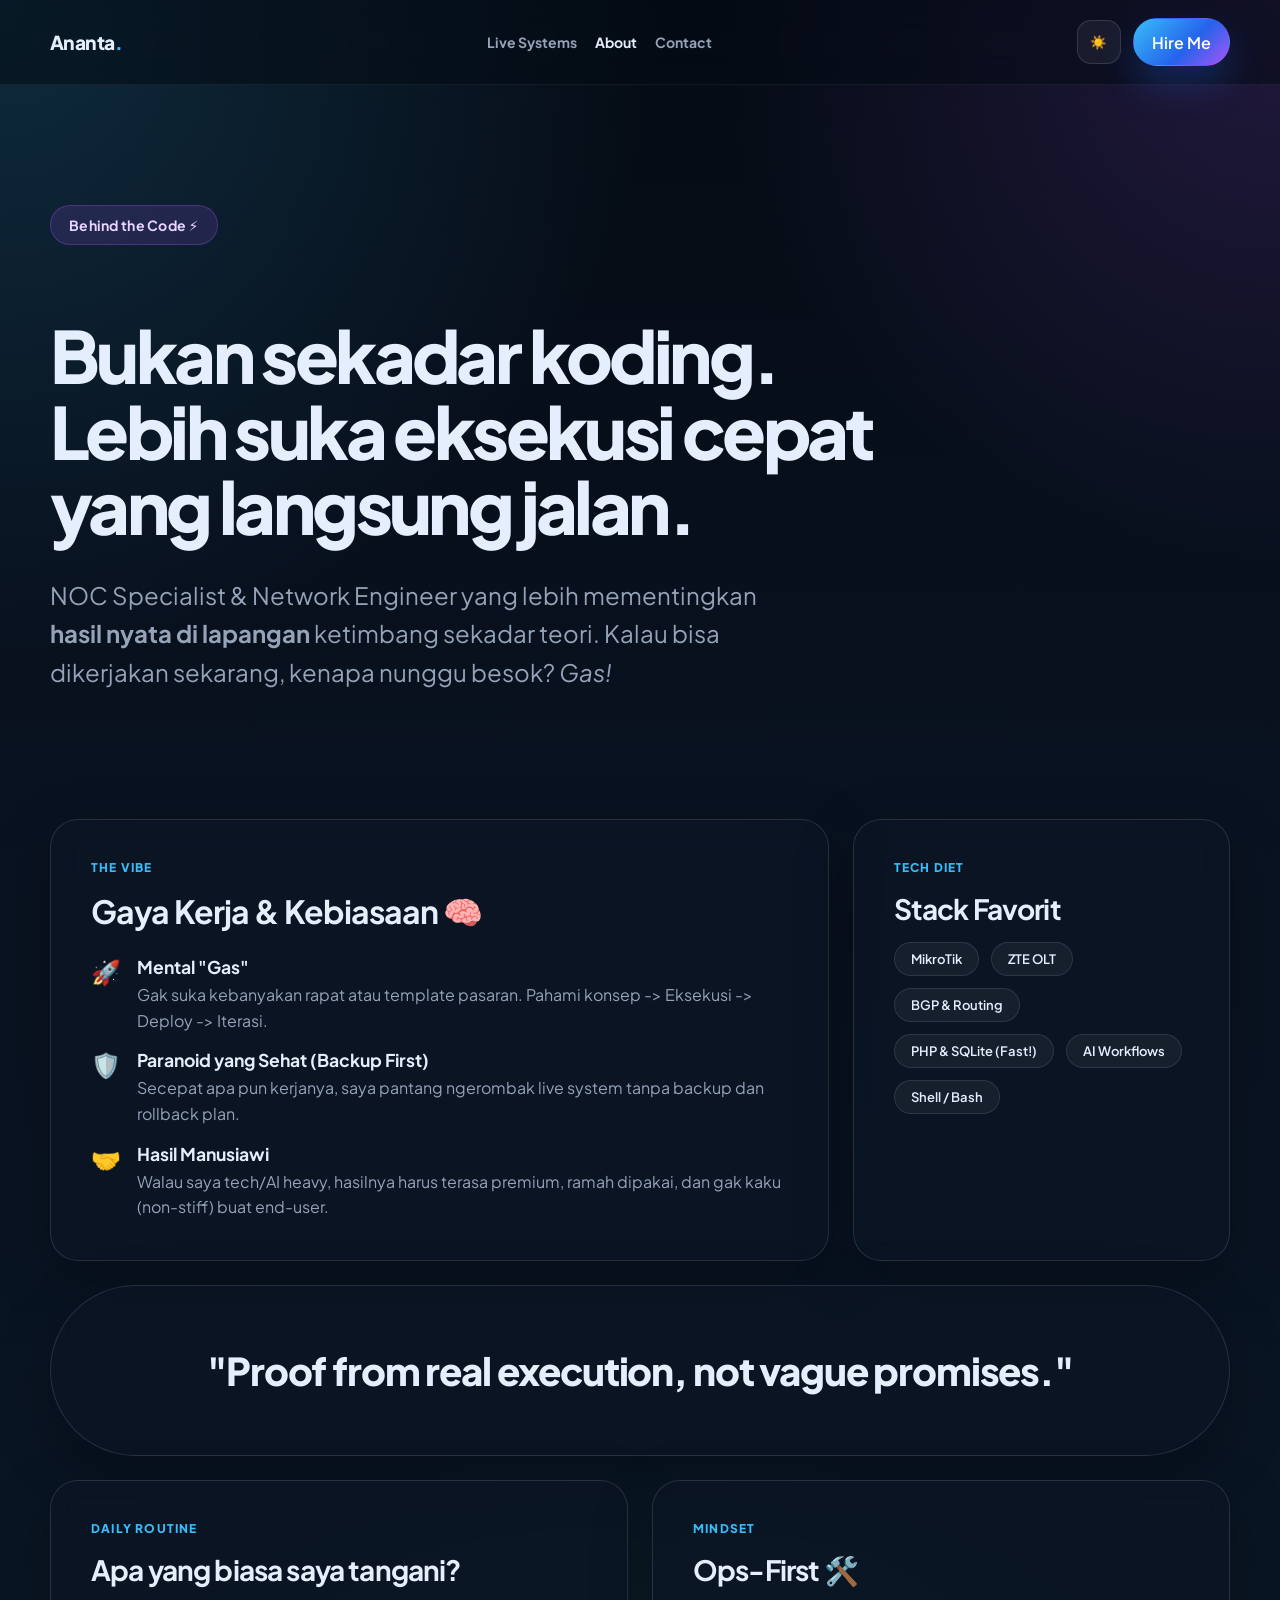
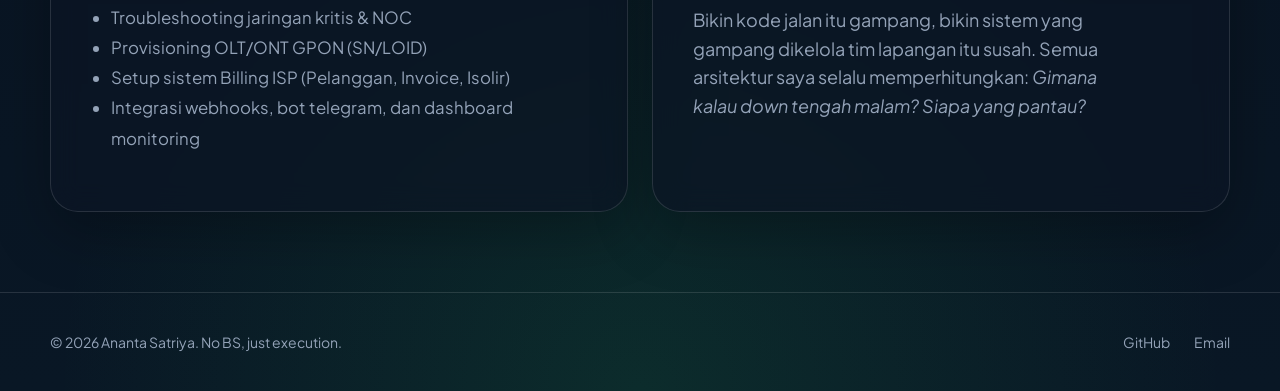
==== commit 74f6d1b9: "Sync light/dark mode for bento grid, highlight verified builder badge" ====
--- a/about.html
+++ b/about.html
@@ -31,7 +31,7 @@
     <header class="container reveal">
       <div class="hero-statement" style="padding-bottom: 40px;">
         <span class="badge" style="margin-bottom: 24px; background: rgba(168,85,247,0.15); border-color: rgba(168,85,247,0.3); color: #e9d5ff;">Behind the Code ⚡️</span>
-        <h1 style="font-size: clamp(3rem, 6vw, 4.5rem);">Bukan sekadar koding. <br>Lebih suka <span style="background: linear-gradient(135deg, var(--primary), var(--accent)); -webkit-background-clip: text; -webkit-text-fill-color: transparent;">eksekusi cepat</span> yang langsung jalan.</h1>
+        <h1 style="font-size: clamp(3rem, 6vw, 4.5rem);">Bukan sekadar koding. <br>Lebih suka <span style="class="text-gradient"">eksekusi cepat</span> yang langsung jalan.</h1>
         <p class="lead">
           NOC Specialist & Network Engineer yang lebih mementingkan <b>hasil nyata di lapangan</b> ketimbang sekadar teori. Kalau bisa dikerjakan sekarang, kenapa nunggu besok? <i>Gas!</i>
         </p>
@@ -42,7 +42,7 @@
       <div class="bento-grid">
         
         <!-- Personality Bento -->
-        <article class="bento-item bento-col-8" style="background: linear-gradient(145deg, var(--surface), rgba(56,189,248,0.05));">
+        <article class="bento-item bento-col-8" class="bg-bento-1">
           <div class="bento-content">
             <span class="bento-kicker">The Vibe</span>
             <h3 class="bento-title" style="font-size: 2rem;">Gaya Kerja & Kebiasaan 🧠</h3>
@@ -92,7 +92,7 @@
         </article>
 
         <!-- Gen Z Quote Bento -->
-        <article class="bento-item bento-col-12" style="padding: 60px 40px; text-align: center; border-radius: 99px; background: var(--surface-2);">
+        <article class="bento-item bento-col-12" class="bg-bento-quote" style="padding: 60px 40px; text-align: center; border-radius: 99px;">
           <h2 style="font-size: clamp(1.5rem, 3vw, 2.5rem); margin: 0; font-weight: 800; letter-spacing: -0.03em;">
             "Proof from real execution, not vague promises."
           </h2>
--- a/styles.css
+++ b/styles.css
@@ -588,3 +588,92 @@
     padding: 40px 24px !important;
   }
 }
+/* 
+  Theme Sync & Badge Highlight Patch 
+*/
+:root {
+  --text-gradient: linear-gradient(180deg, #fff 0%, rgba(255,255,255,0.7) 100%);
+  --bento-gradient-1: linear-gradient(145deg, var(--surface), rgba(56,189,248,0.05));
+  --bento-gradient-2: linear-gradient(135deg, rgba(56,189,248,0.1), rgba(168,85,247,0.05));
+  --bento-quote-bg: var(--surface-2);
+  --badge-glow: rgba(168,85,247,0.3);
+  --badge-bg: rgba(168,85,247,0.15);
+  --badge-text: #e9d5ff;
+  --identity-glow: rgba(56,189,248,0.2);
+}
+
+body.light {
+  --text-gradient: linear-gradient(180deg, #0f172a 0%, #334155 100%);
+  --bento-gradient-1: linear-gradient(145deg, var(--surface), rgba(56,189,248,0.12));
+  --bento-gradient-2: linear-gradient(135deg, rgba(56,189,248,0.15), rgba(168,85,247,0.1));
+  --bento-quote-bg: rgba(15,23,42,0.04);
+  --badge-glow: rgba(168,85,247,0.2);
+  --badge-bg: rgba(168,85,247,0.1);
+  --badge-text: #6b21a8;
+  --identity-glow: rgba(56,189,248,0.15);
+}
+
+.text-gradient {
+  background: var(--text-gradient);
+  -webkit-background-clip: text;
+  -webkit-text-fill-color: transparent;
+}
+
+.bg-bento-1 { background: var(--bento-gradient-1); }
+.bg-bento-2 { background: var(--bento-gradient-2); }
+.bg-bento-quote { background: var(--bento-quote-bg); }
+
+.badge.special {
+  background: var(--badge-bg);
+  border-color: var(--badge-glow);
+  color: var(--badge-text);
+}
+
+/* Identitas & Badge AIClub */
+.identity-showcase {
+  display: flex;
+  align-items: center;
+  gap: 16px;
+  flex-wrap: wrap;
+  margin-bottom: 24px;
+}
+
+.verified-pill {
+  display: inline-flex;
+  align-items: center;
+  gap: 12px;
+  padding: 6px 16px 6px 6px;
+  background: var(--surface);
+  border: 1px solid var(--primary);
+  border-radius: 99px;
+  box-shadow: 0 8px 24px var(--identity-glow);
+  color: var(--text);
+  font-weight: 700;
+  font-size: 14px;
+  text-decoration: none;
+  transition: transform 0.3s ease, box-shadow 0.3s ease;
+}
+
+.verified-pill:hover {
+  transform: translateY(-2px);
+  box-shadow: 0 12px 32px var(--identity-glow);
+}
+
+.verified-pill img {
+  border-radius: 99px;
+  height: 36px;
+}
+
+/* Light mode specific badge image toggle */
+body.light .verified-pill img.dark-badge { display: none; }
+body:not(.light) .verified-pill img.light-badge { display: none; }
+
+/* Remove inline gradient rules that break light mode */
+.hero-statement h1 {
+  background: none;
+  -webkit-text-fill-color: initial;
+}
+body.light .hero-statement h1 {
+  background: none;
+  -webkit-text-fill-color: initial;
+}
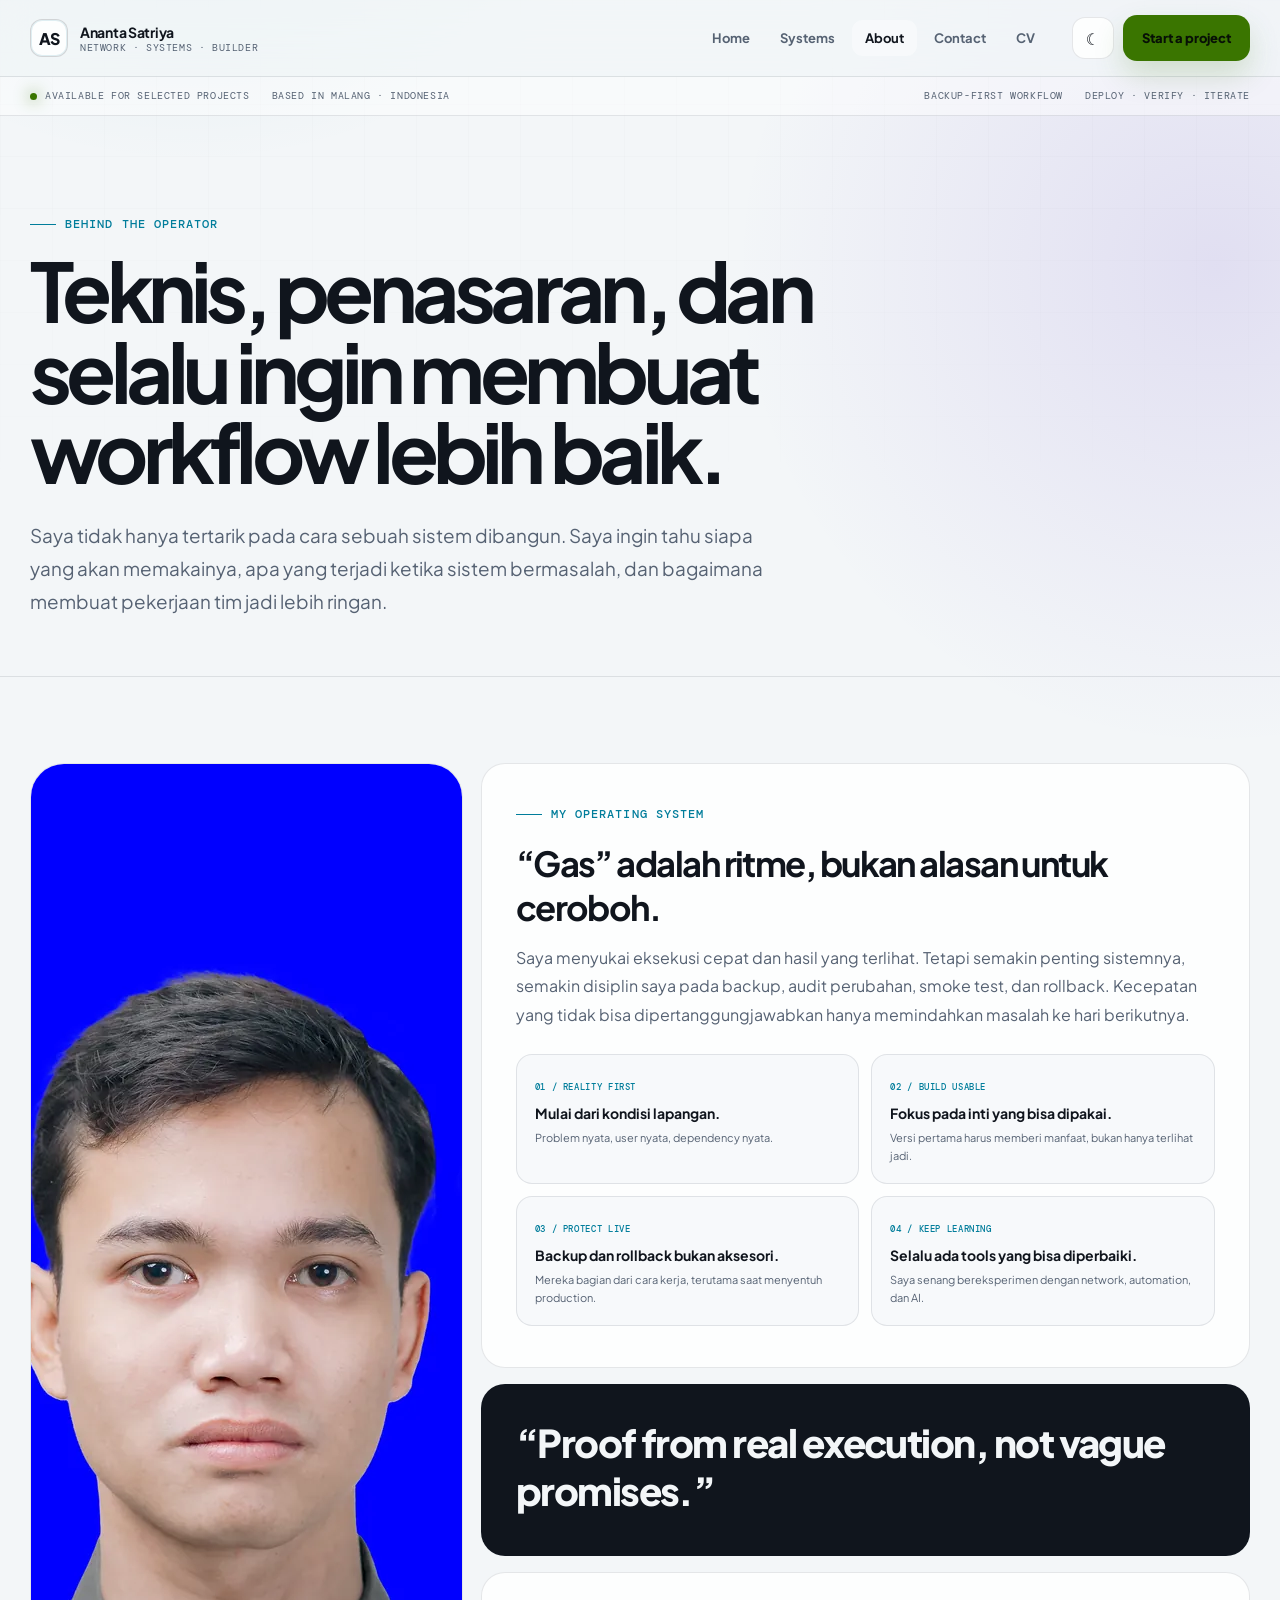
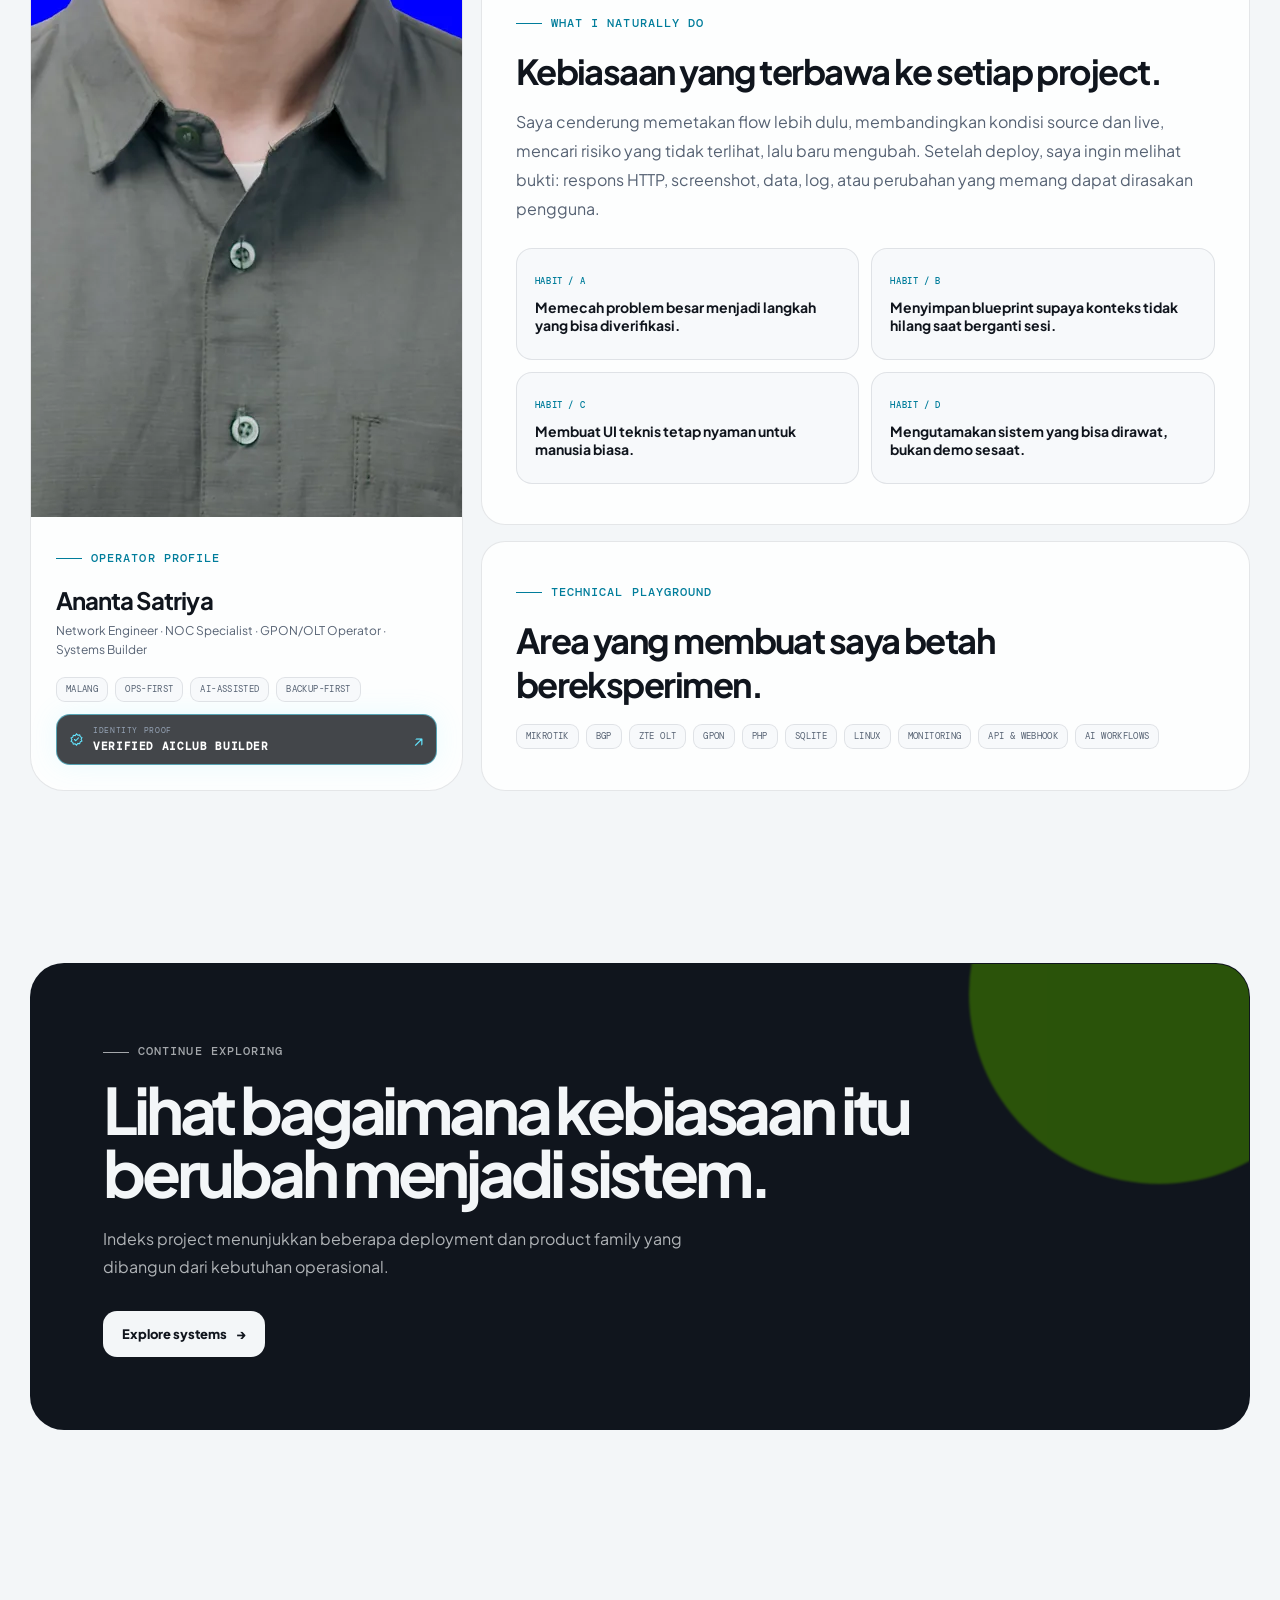
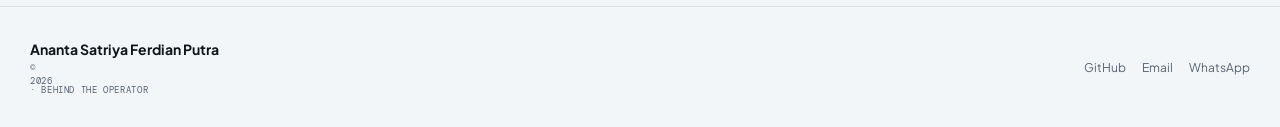
==== commit 9f5a2560: "Rebuild portfolio as operator profile and systems studio" ====
--- a/about.html
+++ b/about.html
@@ -1,140 +1 @@
-<!DOCTYPE html>
-<html lang="id">
-<head>
-  <meta charset="utf-8" />
-  <meta name="viewport" content="width=device-width, initial-scale=1" />
-  <title>About — Ananta Satriya | Network & Builder</title>
-  <meta name="description" content="Tentang Ananta Satriya — network engineer, NOC specialist, GPON operator, dan builder yang suka eksekusi cepat (Gas!)." />
-  <meta name="robots" content="index,follow,max-image-preview:large" />
-  <link rel="canonical" href="https://anantasatriya.my.id/about.html" />
-  <link rel="icon" href="/favicon.svg" type="image/svg+xml" />
-  <link rel="stylesheet" href="/styles.css" />
-</head>
-<body>
-  <div class="scroll-line"></div>
-  <div class="nav-wrap">
-    <div class="container nav">
-      <a class="brand" href="/">Ananta<span>.</span></a>
-      <div class="nav-links">
-        <a href="/projects.html">Live Systems</a>
-        <a href="/about.html" style="color:var(--text);">About</a>
-        <a href="/contact.html">Contact</a>
-      </div>
-      <div class="nav-actions">
-        <button id="themeToggle" class="theme-toggle" type="button">☀️</button>
-        <a class="btn primary" href="/contact.html" style="border-radius:99px;">Hire Me</a>
-      </div>
-    </div>
-  </div>
-
-  <main id="main-content">
-    <header class="container reveal">
-      <div class="hero-statement" style="padding-bottom: 40px;">
-        <span class="badge" style="margin-bottom: 24px; background: rgba(168,85,247,0.15); border-color: rgba(168,85,247,0.3); color: #e9d5ff;">Behind the Code ⚡️</span>
-        <h1 style="font-size: clamp(3rem, 6vw, 4.5rem);">Bukan sekadar koding. <br>Lebih suka <span style="class="text-gradient"">eksekusi cepat</span> yang langsung jalan.</h1>
-        <p class="lead">
-          NOC Specialist & Network Engineer yang lebih mementingkan <b>hasil nyata di lapangan</b> ketimbang sekadar teori. Kalau bisa dikerjakan sekarang, kenapa nunggu besok? <i>Gas!</i>
-        </p>
-      </div>
-    </header>
-
-    <section class="container reveal">
-      <div class="bento-grid">
-        
-        <!-- Personality Bento -->
-        <article class="bento-item bento-col-8" class="bg-bento-1">
-          <div class="bento-content">
-            <span class="bento-kicker">The Vibe</span>
-            <h3 class="bento-title" style="font-size: 2rem;">Gaya Kerja & Kebiasaan 🧠</h3>
-            <div style="display: flex; flex-direction: column; gap: 16px; margin-top: 24px;">
-              
-              <div style="display: flex; gap: 16px; align-items: flex-start;">
-                <div style="font-size: 24px;">🚀</div>
-                <div>
-                  <strong style="display: block; font-size: 1.1rem; margin-bottom: 4px;">Mental "Gas"</strong>
-                  <span class="hero-desc" style="font-size: 1rem;">Gak suka kebanyakan rapat atau template pasaran. Pahami konsep -> Eksekusi -> Deploy -> Iterasi.</span>
-                </div>
-              </div>
-
-              <div style="display: flex; gap: 16px; align-items: flex-start;">
-                <div style="font-size: 24px;">🛡️</div>
-                <div>
-                  <strong style="display: block; font-size: 1.1rem; margin-bottom: 4px;">Paranoid yang Sehat (Backup First)</strong>
-                  <span class="hero-desc" style="font-size: 1rem;">Secepat apa pun kerjanya, saya pantang ngerombak live system tanpa backup dan rollback plan.</span>
-                </div>
-              </div>
-
-              <div style="display: flex; gap: 16px; align-items: flex-start;">
-                <div style="font-size: 24px;">🤝</div>
-                <div>
-                  <strong style="display: block; font-size: 1.1rem; margin-bottom: 4px;">Hasil Manusiawi</strong>
-                  <span class="hero-desc" style="font-size: 1rem;">Walau saya tech/AI heavy, hasilnya harus terasa premium, ramah dipakai, dan gak kaku (non-stiff) buat end-user.</span>
-                </div>
-              </div>
-            </div>
-          </div>
-        </article>
-
-        <!-- Tooling Bento -->
-        <article class="bento-item bento-col-4">
-          <div class="bento-content">
-            <span class="bento-kicker">Tech Diet</span>
-            <h3 class="bento-title">Stack Favorit</h3>
-            <div class="tag-cloud" style="margin-top: 16px;">
-              <span class="tag">MikroTik</span>
-              <span class="tag">ZTE OLT</span>
-              <span class="tag">BGP & Routing</span>
-              <span class="tag">PHP & SQLite (Fast!)</span>
-              <span class="tag">AI Workflows</span>
-              <span class="tag">Shell / Bash</span>
-            </div>
-          </div>
-        </article>
-
-        <!-- Gen Z Quote Bento -->
-        <article class="bento-item bento-col-12" class="bg-bento-quote" style="padding: 60px 40px; text-align: center; border-radius: 99px;">
-          <h2 style="font-size: clamp(1.5rem, 3vw, 2.5rem); margin: 0; font-weight: 800; letter-spacing: -0.03em;">
-            "Proof from real execution, not vague promises."
-          </h2>
-        </article>
-
-        <!-- Routine Bento -->
-        <article class="bento-item bento-col-6">
-          <div class="bento-content">
-            <span class="bento-kicker">Daily Routine</span>
-            <h3 class="bento-title">Apa yang biasa saya tangani?</h3>
-            <ul style="padding-left: 20px; color: var(--muted); line-height: 1.8; margin-top: 16px; font-size: 1.05rem;">
-              <li>Troubleshooting jaringan kritis & NOC</li>
-              <li>Provisioning OLT/ONT GPON (SN/LOID)</li>
-              <li>Setup sistem Billing ISP (Pelanggan, Invoice, Isolir)</li>
-              <li>Integrasi webhooks, bot telegram, dan dashboard monitoring</li>
-            </ul>
-          </div>
-        </article>
-
-        <!-- Core Belief Bento -->
-        <article class="bento-item bento-col-6">
-          <div class="bento-content">
-            <span class="bento-kicker">Mindset</span>
-            <h3 class="bento-title">Ops-First 🛠️</h3>
-            <p class="hero-desc">Bikin kode jalan itu gampang, bikin sistem yang gampang dikelola tim lapangan itu susah. Semua arsitektur saya selalu memperhitungkan: <em>Gimana kalau down tengah malam? Siapa yang pantau?</em></p>
-          </div>
-        </article>
-
-      </div>
-    </section>
-  </main>
-
-  <footer class="footer" style="border-top: 1px solid var(--border); padding: 40px 0; margin-top: 80px;">
-    <div class="container" style="display:flex; justify-content:space-between; gap:16px; flex-wrap:wrap; font-size: 14px;">
-      <div>© <span data-year></span> Ananta Satriya. No BS, just execution.</div>
-      <div class="muted" style="display: flex; gap: 24px;">
-        <a href="https://github.com/remek8787" target="_blank">GitHub</a>
-        <a href="mailto:anantasatriya@gmail.com">Email</a>
-      </div>
-    </div>
-  </footer>
-
-  <script src="/app.js"></script>
-</body>
-</html>
+<!DOCTYPE html><html lang="id"><head><meta charset="utf-8"><meta name="viewport" content="width=device-width,initial-scale=1"><title>About — Ananta Satriya</title><meta name="description" content="Tentang Ananta Satriya: network operator, NOC specialist, systems builder, dan kebiasaan kerja yang cepat tetapi tetap backup-first."><meta name="theme-color" content="#07090d"><meta name="robots" content="index,follow,max-image-preview:large"><meta name="author" content="Ananta Satriya Ferdian Putra"><meta property="og:locale" content="id_ID"><meta property="og:site_name" content="Ananta Satriya"><meta property="og:type" content="website"><meta property="og:title" content="About — Ananta Satriya"><meta property="og:description" content="Tentang Ananta Satriya: network operator, NOC specialist, systems builder, dan kebiasaan kerja yang cepat tetapi tetap backup-first."><meta property="og:url" content="https://anantasatriya.my.id/about.html"><meta property="og:image" content="https://anantasatriya.my.id/assets/ananta-portrait.webp"><meta property="og:image:alt" content="Ananta Satriya Ferdian Putra"><meta name="twitter:card" content="summary_large_image"><link rel="canonical" href="https://anantasatriya.my.id/about.html"><link rel="icon" href="/favicon.svg" type="image/svg+xml"><link rel="preconnect" href="https://fonts.googleapis.com"><link rel="preconnect" href="https://fonts.gstatic.com" crossorigin><link rel="stylesheet" href="/styles.css"></head><body><a class="skip-link" href="#main-content">Lewati ke konten utama</a><div class="scroll-line"></div><nav class="site-nav"><div class="container nav-inner"><a class="brand-lockup" href="/"><span class="brand-mark">AS</span><span class="brand-copy"><strong>Ananta Satriya</strong><span>Network · Systems · Builder</span></span></a><div class="nav-links"><a href="/">Home</a><a href="/projects.html">Systems</a><a href="/about.html" aria-current="page">About</a><a href="/contact.html">Contact</a><a href="/cv.html">CV</a></div><div class="nav-actions"><button id="menuToggle" class="icon-button mobile-menu-button" type="button" aria-label="Buka menu" aria-expanded="false">≡</button><button id="themeToggle" class="theme-toggle" type="button">☀</button><a class="btn primary nav-cta" href="https://wa.me/6285804783530" target="_blank" rel="noopener">Start a project</a></div></div></nav><div class="status-rail"><div class="container status-track"><div class="status-cluster"><span class="status-item"><i class="status-dot"></i>Available for selected projects</span><span class="status-item">Based in Malang · Indonesia</span></div><div class="status-cluster"><span class="status-item">Backup-first workflow</span><span class="status-item">Deploy · Verify · Iterate</span></div></div></div><main id="main-content"><header class="page-hero"><div class="container reveal"><span class="eyebrow">Behind the operator</span><h1>Teknis, penasaran, dan selalu ingin membuat workflow lebih baik.</h1><p>Saya tidak hanya tertarik pada cara sebuah sistem dibangun. Saya ingin tahu siapa yang akan memakainya, apa yang terjadi ketika sistem bermasalah, dan bagaimana membuat pekerjaan tim jadi lebih ringan.</p></div></header><section class="section section-line"><div class="container about-grid"><aside class="profile-sticky reveal"><img src="/assets/ananta-portrait.webp" width="900" height="1353" alt="Ananta Satriya Ferdian Putra"><div class="profile-sticky-body"><span class="eyebrow">Operator profile</span><h2>Ananta Satriya</h2><p>Network Engineer · NOC Specialist · GPON/OLT Operator · Systems Builder</p><div class="profile-badges"><span class="tag">Malang</span><span class="tag">Ops-first</span><span class="tag">AI-assisted</span><span class="tag">Backup-first</span></div><a class="builder-badge" href="https://aiclub.id/builder/s00_01KWRFQVJTS4C02767YQ85QVTN" target="_blank" rel="me noopener"><span class="builder-badge-copy"><svg width="15" height="15" viewBox="0 0 24 24" fill="none" aria-hidden="true"><path d="M12 3l2.1 2.1 3-.4.9 2.9 2.7 1.4-1.4 2.7 1.4 2.7-2.7 1.4-.9 2.9-3-.4L12 21l-2.1-2.1-3 .4-.9-2.9L3.3 15l1.4-2.7L3.3 9.6 6 8.2l.9-2.9 3 .4L12 3Z" stroke="currentColor" stroke-width="1.7"/><path d="m8.8 12 2 2 4.4-4.5" stroke="currentColor" stroke-width="1.7" stroke-linecap="round" stroke-linejoin="round"/></svg><span><span>Identity proof</span><strong>Verified AIClub Builder</strong></span></span><span class="arrow">↗</span></a></div></aside><div class="story-stack"><article class="story-card reveal"><span class="eyebrow">My operating system</span><h2>“Gas” adalah ritme, bukan alasan untuk ceroboh.</h2><p>Saya menyukai eksekusi cepat dan hasil yang terlihat. Tetapi semakin penting sistemnya, semakin disiplin saya pada backup, audit perubahan, smoke test, dan rollback. Kecepatan yang tidak bisa dipertanggungjawabkan hanya memindahkan masalah ke hari berikutnya.</p><div class="principles"><div class="principle"><span>01 / Reality first</span><h3>Mulai dari kondisi lapangan.</h3><p>Problem nyata, user nyata, dependency nyata.</p></div><div class="principle"><span>02 / Build usable</span><h3>Fokus pada inti yang bisa dipakai.</h3><p>Versi pertama harus memberi manfaat, bukan hanya terlihat jadi.</p></div><div class="principle"><span>03 / Protect live</span><h3>Backup dan rollback bukan aksesori.</h3><p>Mereka bagian dari cara kerja, terutama saat menyentuh production.</p></div><div class="principle"><span>04 / Keep learning</span><h3>Selalu ada tools yang bisa diperbaiki.</h3><p>Saya senang bereksperimen dengan network, automation, dan AI.</p></div></div></article><article class="story-card quote reveal"><p>“Proof from real execution, not vague promises.”</p></article><article class="story-card reveal"><span class="eyebrow">What I naturally do</span><h2>Kebiasaan yang terbawa ke setiap project.</h2><p>Saya cenderung memetakan flow lebih dulu, membandingkan kondisi source dan live, mencari risiko yang tidak terlihat, lalu baru mengubah. Setelah deploy, saya ingin melihat bukti: respons HTTP, screenshot, data, log, atau perubahan yang memang dapat dirasakan pengguna.</p><div class="principles"><div class="principle"><span>Habit / A</span><h3>Memecah problem besar menjadi langkah yang bisa diverifikasi.</h3></div><div class="principle"><span>Habit / B</span><h3>Menyimpan blueprint supaya konteks tidak hilang saat berganti sesi.</h3></div><div class="principle"><span>Habit / C</span><h3>Membuat UI teknis tetap nyaman untuk manusia biasa.</h3></div><div class="principle"><span>Habit / D</span><h3>Mengutamakan sistem yang bisa dirawat, bukan demo sesaat.</h3></div></div></article><article class="story-card reveal"><span class="eyebrow">Technical playground</span><h2>Area yang membuat saya betah bereksperimen.</h2><div class="profile-badges"><span class="tag">MikroTik</span><span class="tag">BGP</span><span class="tag">ZTE OLT</span><span class="tag">GPON</span><span class="tag">PHP</span><span class="tag">SQLite</span><span class="tag">Linux</span><span class="tag">Monitoring</span><span class="tag">API & Webhook</span><span class="tag">AI Workflows</span></div></article></div></div></section><section class="section"><div class="container"><div class="cta-panel reveal"><span class="eyebrow">Continue exploring</span><h2>Lihat bagaimana kebiasaan itu berubah menjadi sistem.</h2><p>Indeks project menunjukkan beberapa deployment dan product family yang dibangun dari kebutuhan operasional.</p><a class="btn" href="/projects.html">Explore systems <span class="btn-arrow">→</span></a></div></div></section></main><footer class="footer"><div class="container footer-inner"><div class="footer-brand"><strong>Ananta Satriya Ferdian Putra</strong><span>© <span data-year></span> · Behind the operator</span></div><div class="footer-links"><a href="https://github.com/remek8787" target="_blank" rel="noopener">GitHub</a><a href="mailto:anantasatriya@gmail.com">Email</a><a href="https://wa.me/6285804783530" target="_blank" rel="noopener">WhatsApp</a></div></div></footer><script src="/app.js"></script></body></html>
--- a/styles.css
+++ b/styles.css
@@ -1,679 +1,413 @@
-@import url('https://fonts.googleapis.com/css2?family=Plus+Jakarta+Sans:wght@400;500;600;700;800&display=swap');
+@import url('https://fonts.googleapis.com/css2?family=DM+Mono:wght@400;500&family=Plus+Jakarta+Sans:wght@400;500;600;700;800&display=swap');
 
 :root {
-  --bg: #07111f;
-  --bg-soft: #0b1728;
-  --surface: rgba(12, 21, 37, 0.72);
-  --surface-2: rgba(255, 255, 255, 0.06);
-  --card: rgba(255, 255, 255, 0.08);
-  --border: rgba(255, 255, 255, 0.12);
-  --text: #e5eefc;
-  --muted: #94a3b8;
-  --primary: #38bdf8;
-  --primary-2: #22c55e;
-  --accent: #a855f7;
-  --shadow: 0 20px 60px rgba(0,0,0,.28);
-  --radius: 28px;
-  --radius-sm: 20px;
-  --max: 1180px;
-}
+  color-scheme: dark;
+  --bg: #07090d;
+  --bg-2: #0c1017;
+  --surface: rgba(18, 23, 32, .82);
+  --surface-solid: #121720;
+  --surface-2: #171d28;
+  --surface-3: #202837;
+  --text: #f5f7fb;
+  --muted: #9aa5b5;
+  --subtle: #697589;
+  --line: rgba(255,255,255,.11);
+  --line-strong: rgba(255,255,255,.18);
+  --cyan: #63e6ff;
+  --lime: #b8ff65;
+  --violet: #a78bfa;
+  --orange: #ffad66;
+  --danger: #ff7070;
+  --shadow: 0 32px 80px rgba(0,0,0,.34);
+  --max: 1220px;
+  --radius-xl: 34px;
+  --radius-lg: 24px;
+  --radius-md: 18px;
+  --sans: 'Plus Jakarta Sans', system-ui, sans-serif;
+  --mono: 'DM Mono', ui-monospace, monospace;
+}
+
+body.light {
+  color-scheme: light;
+  --bg: #f3f6f8;
+  --bg-2: #e9eef2;
+  --surface: rgba(255,255,255,.82);
+  --surface-solid: #ffffff;
+  --surface-2: #f7f9fb;
+  --surface-3: #e9eef4;
+  --text: #10151d;
+  --muted: #566273;
+  --subtle: #7b8796;
+  --line: rgba(13,24,38,.10);
+  --line-strong: rgba(13,24,38,.18);
+  --cyan: #007d9b;
+  --lime: #3a7500;
+  --violet: #6743c7;
+  --orange: #a95300;
+  --shadow: 0 28px 70px rgba(28,43,58,.12);
+}
+body.light::before { opacity: .18; }
 
 * { box-sizing: border-box; }
-html { scroll-behavior: smooth; }
+html { scroll-behavior: smooth; scroll-padding-top: 96px; }
 body {
   margin: 0;
-  font-family: 'Plus Jakarta Sans', system-ui, sans-serif;
+  min-height: 100vh;
+  font-family: var(--sans);
   color: var(--text);
   background:
-    radial-gradient(circle at 0% 0%, rgba(56,189,248,.18), transparent 28%),
-    radial-gradient(circle at 100% 0%, rgba(168,85,247,.18), transparent 24%),
-    radial-gradient(circle at 50% 100%, rgba(34,197,94,.12), transparent 28%),
-    linear-gradient(180deg, #050b14 0%, #091220 42%, #091725 100%);
-}
-body.light {
-  --bg: #f8fbff;
-  --bg-soft: #ecf4ff;
-  --surface: rgba(255,255,255,0.86);
-  --surface-2: rgba(12, 21, 37, 0.04);
-  --card: rgba(255,255,255,.86);
-  --border: rgba(15, 23, 42, 0.08);
-  --text: #0f172a;
-  --muted: #475569;
-  --shadow: 0 18px 48px rgba(15, 23, 42, .10);
-  background:
-    radial-gradient(circle at 0% 0%, rgba(56,189,248,.16), transparent 30%),
-    radial-gradient(circle at 100% 0%, rgba(168,85,247,.10), transparent 24%),
-    radial-gradient(circle at 50% 100%, rgba(34,197,94,.10), transparent 26%),
-    linear-gradient(180deg, #f8fbff 0%, #eff6ff 44%, #f8fafc 100%);
+    radial-gradient(circle at 15% -10%, color-mix(in srgb, var(--cyan) 15%, transparent), transparent 31rem),
+    radial-gradient(circle at 95% 8%, color-mix(in srgb, var(--violet) 13%, transparent), transparent 30rem),
+    var(--bg);
+  transition: background-color .25s ease, color .25s ease;
+}
+body::before {
+  content: '';
+  position: fixed; inset: 0; pointer-events: none; z-index: -1;
+  opacity: .28;
+  background-image: linear-gradient(var(--line) 1px, transparent 1px), linear-gradient(90deg,var(--line) 1px,transparent 1px);
+  background-size: 52px 52px;
+  mask-image: linear-gradient(to bottom, black, transparent 65%);
 }
 a { color: inherit; text-decoration: none; }
-img { max-width: 100%; display: block; }
-.container { width: min(var(--max), calc(100% - 32px)); margin: 0 auto; }
+img { display: block; max-width: 100%; }
+button, a { -webkit-tap-highlight-color: transparent; }
+button { font: inherit; }
+::selection { background: var(--lime); color: #071006; }
+
+.container { width: min(var(--max), calc(100% - 40px)); margin-inline: auto; }
+.mono { font-family: var(--mono); }
 .muted { color: var(--muted); }
-.badge {
-  display: inline-flex; align-items: center; gap: 10px;
-  padding: 10px 14px; border-radius: 999px;
-  background: rgba(56,189,248,.12); border: 1px solid rgba(56,189,248,.24);
-  color: #d8f4ff; font-size: 13px; font-weight: 700; letter-spacing: .02em;
-}
-body.light .badge { color: #075985; background: rgba(56,189,248,.12); }
+.eyebrow {
+  display: inline-flex; align-items: center; gap: 9px;
+  margin-bottom: 18px; color: var(--cyan); font: 500 12px/1.3 var(--mono);
+  text-transform: uppercase; letter-spacing: .09em;
+}
+.eyebrow::before { content: ''; width: 26px; height: 1px; background: currentColor; }
+.skip-link { position: fixed; top: -80px; left: 20px; z-index: 999; padding: 12px 16px; background: var(--text); color: var(--bg); border-radius: 12px; }
+.skip-link:focus { top: 20px; }
+.scroll-line { position: fixed; top: 0; left: 0; height: 3px; width: 0; z-index: 200; background: linear-gradient(90deg,var(--lime),var(--cyan),var(--violet)); }
+
+.site-nav {
+  position: sticky; top: 0; z-index: 100;
+  border-bottom: 1px solid var(--line);
+  background: color-mix(in srgb, var(--bg) 78%, transparent);
+  backdrop-filter: blur(20px) saturate(140%);
+}
+.nav-inner { min-height: 76px; display: flex; align-items: center; gap: 24px; }
+.brand-lockup { display: flex; align-items: center; gap: 12px; margin-right: auto; }
+.brand-mark {
+  width: 38px; height: 38px; display: grid; place-items: center;
+  border: 1px solid var(--line-strong); border-radius: 12px;
+  background: var(--surface); font-weight: 800; letter-spacing: -.06em;
+  box-shadow: inset 0 0 0 1px color-mix(in srgb,var(--cyan) 12%,transparent);
+}
+.brand-copy { display: grid; gap: 1px; }
+.brand-copy strong { font-size: 14px; letter-spacing: -.02em; }
+.brand-copy span { color: var(--muted); font: 400 10px/1.2 var(--mono); text-transform: uppercase; letter-spacing: .06em; }
+.nav-links { display: flex; align-items: center; gap: 4px; }
+.nav-links a { padding: 10px 13px; border-radius: 11px; color: var(--muted); font-size: 13px; font-weight: 700; transition: .2s ease; }
+.nav-links a:hover, .nav-links a[aria-current="page"] { color: var(--text); background: var(--surface-2); }
+.nav-actions { display: flex; align-items: center; gap: 9px; }
+.theme-toggle, .icon-button {
+  width: 42px; height: 42px; display: grid; place-items: center; cursor: pointer;
+  border: 1px solid var(--line); border-radius: 13px; color: var(--text); background: var(--surface);
+  transition: transform .2s ease, border-color .2s ease;
+}
+.theme-toggle:hover, .icon-button:hover { transform: translateY(-2px); border-color: var(--line-strong); }
 .btn {
-  display: inline-flex; align-items: center; justify-content: center; gap: 10px;
-  min-height: 48px; padding: 0 18px; border-radius: 14px; font-weight: 700;
-  border: 1px solid transparent; transition: .22s ease;
-}
-.btn:hover { transform: translateY(-1px); }
-.btn.primary {
-  background: linear-gradient(135deg, var(--primary), #2563eb 58%, var(--accent));
-  color: white; box-shadow: 0 18px 36px rgba(37,99,235,.28);
-}
-.btn.secondary {
-  background: var(--surface-2); border-color: var(--border); color: var(--text);
-}
-.nav-wrap {
-  position: sticky; top: 0; z-index: 40; backdrop-filter: blur(16px);
-  background: rgba(5,11,20,.55); border-bottom: 1px solid rgba(255,255,255,.06);
-}
-body.light .nav-wrap { background: rgba(248,251,255,.72); border-color: rgba(15,23,42,.06); }
-.nav {
-  display: flex; align-items: center; justify-content: space-between; gap: 20px;
-  min-height: 74px;
-}
-.brand { font-size: 1.2rem; font-weight: 900; letter-spacing: -.03em; }
-.brand span { color: var(--primary); }
-.nav-links { display: flex; gap: 18px; flex-wrap: wrap; }
-.nav-links a { color: var(--muted); font-size: 14px; font-weight: 700; }
-.nav-actions { display: flex; gap: 12px; align-items: center; }
-.theme-toggle {
-  width: 44px; height: 44px; border-radius: 14px; border: 1px solid var(--border);
-  background: var(--surface-2); color: var(--text); cursor: pointer;
-}
-.hero {
-  position: relative; overflow: hidden; padding: 84px 0 40px;
-}
-.hero-grid {
-  display: grid; grid-template-columns: 1.28fr .72fr; gap: 30px; align-items: center;
-}
-.hero-card, .panel, .card {
-  background: var(--surface); border: 1px solid var(--border); border-radius: var(--radius);
-  box-shadow: var(--shadow); backdrop-filter: blur(14px);
-}
-.reveal {
-  opacity: 0; transform: translateY(26px) scale(.985); transition: opacity .7s ease, transform .7s ease;
-}
-.reveal.in-view { opacity: 1; transform: translateY(0) scale(1); }
-.glass-shine { position: relative; overflow: hidden; }
-.glass-shine::after {
-  content: ""; position: absolute; inset: 0; transform: translateX(-120%);
-  background: linear-gradient(115deg, transparent 20%, rgba(255,255,255,.12) 45%, transparent 70%);
-  transition: transform .9s ease;
-}
-.glass-shine:hover::after { transform: translateX(120%); }
-.hero-card { padding: 34px; position: relative; overflow: hidden; }
-.hero-card::before {
-  content: ""; position: absolute; inset: auto -20% -30% auto; width: 260px; height: 260px; border-radius: 999px;
-  background: radial-gradient(circle, rgba(56,189,248,.18), transparent 68%); pointer-events: none;
-}
-.hero-title {
-  margin: 18px 0 16px; font-size: clamp(2.3rem, 5vw, 4.5rem); line-height: .98; letter-spacing: -.05em;
-}
-.grad {
-  background: linear-gradient(90deg, #e0f2fe, #7dd3fc, #86efac, #c084fc);
-  -webkit-background-clip: text; background-clip: text; color: transparent;
-}
-body.light .grad {
-  background: linear-gradient(90deg, #0f172a, #0369a1, #15803d, #7c3aed);
-  -webkit-background-clip: text; background-clip: text; color: transparent;
-}
-.hero p { font-size: 1.03rem; line-height: 1.75; color: var(--muted); }
-.hero-cta { display: flex; gap: 14px; flex-wrap: wrap; margin-top: 26px; }
-.hero-stats {
-  margin-top: 28px; display: grid; grid-template-columns: repeat(3, minmax(0,1fr)); gap: 14px;
-}
-.stat {
-  padding: 18px; border-radius: 18px; background: rgba(255,255,255,.05); border: 1px solid rgba(255,255,255,.08);
-}
-body.light .stat { background: rgba(255,255,255,.65); border-color: rgba(15,23,42,.07); }
-.stat strong { display:block; font-size:1.5rem; margin-bottom:6px; }
-.hero-side {
-  display: grid; gap: 18px;
-}
-.profile-card { padding: 18px; }
-.profile-frame {
-  position: relative; border-radius: 26px; overflow: hidden; min-height: 440px; max-width: 390px; margin: 0 auto;
-  background: linear-gradient(180deg, rgba(56,189,248,.18), rgba(168,85,247,.12));
-}
-.profile-frame img { width: 100%; height: 100%; object-fit: cover; object-position: center 18%; }
-.profile-overlay {
-  position: absolute; inset: auto 16px 16px 16px; padding: 16px; border-radius: 18px;
-  background: linear-gradient(180deg, rgba(2,6,23,.15), rgba(2,6,23,.82)); border: 1px solid rgba(255,255,255,.12);
-}
-.tag-list { display: flex; flex-wrap: wrap; gap: 10px; margin-top: 14px; }
-.tag {
-  padding: 8px 12px; border-radius: 999px; font-size: 12px; font-weight: 700;
-  border: 1px solid var(--border); color: var(--muted); background: rgba(255,255,255,.05);
-}
-section.block { padding: 34px 0; }
-.section-head { margin-bottom: 24px; }
-.section-kicker { color: var(--primary); font-size: 13px; font-weight: 800; text-transform: uppercase; letter-spacing: .14em; }
-.section-head h2 { margin: 10px 0 10px; font-size: clamp(1.7rem, 3vw, 2.7rem); letter-spacing: -.03em; }
-.section-head p { margin: 0; color: var(--muted); max-width: 760px; line-height: 1.8; }
-.grid-2 { display:grid; grid-template-columns: repeat(2, minmax(0,1fr)); gap:20px; }
-.grid-3 { display:grid; grid-template-columns: repeat(3, minmax(0,1fr)); gap:20px; }
-.card { padding: 24px; }
-.card h3 { margin: 0 0 10px; font-size: 1.12rem; }
-.card p { margin: 0; color: var(--muted); line-height: 1.75; }
-.icon-dot {
-  width: 42px; height: 42px; border-radius: 14px; display:grid; place-items:center;
-  background: linear-gradient(135deg, rgba(56,189,248,.18), rgba(168,85,247,.18));
-  border:1px solid rgba(255,255,255,.08); margin-bottom: 16px; font-size: 18px;
-}
-.timeline { display: grid; gap: 16px; }
-.timeline-item { position: relative; padding-left: 22px; }
-.timeline-item::before {
-  content: ''; position: absolute; left: 0; top: 8px; width: 10px; height: 10px; border-radius: 999px; background: var(--primary);
-  box-shadow: 0 0 0 6px rgba(56,189,248,.13);
-}
-.timeline-item::after {
-  content: ''; position: absolute; left: 4px; top: 20px; bottom: -18px; width: 2px; background: rgba(148,163,184,.2);
-}
-.timeline-item:last-child::after { display: none; }
-.project-card {
-  display:flex; flex-direction:column; gap:18px; min-height: 100%;
-}
-.project-cover {
-  border-radius: 20px; padding: 0; min-height: 220px; overflow: hidden;
-  background: linear-gradient(135deg, rgba(56,189,248,.18), rgba(37,99,235,.20), rgba(168,85,247,.18));
-  border: 1px solid rgba(255,255,255,.08);
-}
-.project-cover img { width: 100%; height: 100%; display: block; object-fit: cover; }
-.project-cover strong { display:block; font-size: 1.25rem; margin-bottom: 10px; }
-.project-content { display: grid; gap: 12px; }
-.project-meta { display:flex; gap:10px; flex-wrap:wrap; }
-.project-meta span {
-  font-size: 12px; font-weight: 700; padding: 8px 10px; border-radius: 999px;
-  background: rgba(255,255,255,.05); border: 1px solid var(--border); color: var(--muted);
-}
-.kpi-grid { display:grid; grid-template-columns: repeat(4, minmax(0,1fr)); gap:16px; }
-.kpi { padding: 22px; text-align:center; }
-.kpi strong { display:block; font-size: 2rem; margin-bottom:8px; }
-.contact-box {
-  display:grid; grid-template-columns: 1.05fr .95fr; gap:20px;
-}
-.contact-links { display:grid; gap:14px; }
-.contact-link {
-  display:flex; align-items:flex-start; gap:14px; padding:16px 18px; border-radius: 18px;
-  background: rgba(255,255,255,.05); border: 1px solid var(--border);
-}
-.social-grid { display:grid; grid-template-columns: repeat(2,minmax(0,1fr)); gap:14px; }
-.floating-wa {
-  position: fixed; right: 18px; bottom: 18px; z-index: 60; width: 58px; height: 58px; border-radius: 999px;
-  display:grid; place-items:center; color:#fff; font-size: 26px; box-shadow: 0 18px 40px rgba(37,99,235,.25);
-  background: linear-gradient(135deg, #22c55e, #16a34a); border: 1px solid rgba(255,255,255,.18);
-}
-.scroll-line {
-  position: fixed; inset: 0 auto auto 0; width: 0; height: 4px; z-index: 80;
-  background: linear-gradient(90deg, var(--primary), #2563eb, var(--accent)); box-shadow: 0 0 20px rgba(37,99,235,.35);
-}
-.cv-actions { display:flex; gap:12px; flex-wrap:wrap; margin-top:18px; }
-.print-shell { max-width: 900px; margin: 0 auto; }
+  min-height: 46px; display: inline-flex; align-items: center; justify-content: center; gap: 9px;
+  padding: 0 18px; border: 1px solid var(--line); border-radius: 14px;
+  color: var(--text); background: var(--surface); font-size: 13px; font-weight: 800;
+  transition: transform .22s ease, box-shadow .22s ease, border-color .22s ease;
+}
+.btn:hover { transform: translateY(-2px); border-color: var(--line-strong); }
+.btn.primary { color: #071006; background: var(--lime); border-color: transparent; box-shadow: 0 14px 30px color-mix(in srgb,var(--lime) 18%,transparent); }
+.btn.primary:hover { box-shadow: 0 18px 40px color-mix(in srgb,var(--lime) 25%,transparent); }
+.btn.ghost { background: transparent; }
+.btn-arrow { transition: transform .2s ease; }
+.btn:hover .btn-arrow { transform: translateX(3px); }
+.mobile-menu-button { display: none; }
+
+.status-rail { border-bottom: 1px solid var(--line); overflow: hidden; background: color-mix(in srgb,var(--surface-solid) 46%,transparent); }
+.status-track { min-height: 38px; display: flex; align-items: center; justify-content: space-between; gap: 20px; color: var(--muted); font: 400 10px/1 var(--mono); text-transform: uppercase; letter-spacing: .06em; white-space: nowrap; }
+.status-cluster { display: flex; align-items: center; gap: 22px; }
+.status-item { display: flex; align-items: center; gap: 8px; }
+.status-dot { width: 7px; height: 7px; border-radius: 50%; background: var(--lime); box-shadow: 0 0 16px var(--lime); }
+
+.hero { padding: 76px 0 52px; }
+.hero-grid { display: grid; grid-template-columns: minmax(0,1.45fr) minmax(320px,.55fr); gap: 28px; align-items: stretch; }
+.hero-copy { min-height: 640px; display: flex; flex-direction: column; justify-content: space-between; padding: 28px 0 20px; }
+.identity-row { display: flex; align-items: center; gap: 12px; flex-wrap: wrap; }
+.role-chip, .verified-chip {
+  display: inline-flex; align-items: center; gap: 9px; min-height: 34px; padding: 0 12px;
+  border: 1px solid var(--line); border-radius: 999px; background: var(--surface);
+  color: var(--muted); font: 500 10px/1 var(--mono); text-transform: uppercase; letter-spacing: .05em;
+}
+.role-chip .status-dot { width: 6px; height: 6px; }
+.verified-chip { color: var(--text); border-color: color-mix(in srgb,var(--cyan) 52%,var(--line)); box-shadow: 0 0 24px color-mix(in srgb,var(--cyan) 12%,transparent); }
+.verified-chip svg { color: var(--cyan); }
+.hero h1 {
+  max-width: 920px; margin: 30px 0 26px;
+  font-size: clamp(3.65rem, 7.3vw, 7.4rem); line-height: .96; letter-spacing: -.058em;
+  font-weight: 800;
+}
+.hero h1 .accent { color: var(--lime); }
+.hero-lead { max-width: 760px; margin: 0; color: var(--muted); font-size: clamp(1.02rem,1.6vw,1.27rem); line-height: 1.72; }
+.hero-lead strong { color: var(--text); }
+.hero-actions { display: flex; gap: 11px; flex-wrap: wrap; margin-top: 34px; }
+.hero-foot { display: flex; align-items: end; justify-content: space-between; gap: 26px; margin-top: 70px; }
+.hero-proof { display: grid; grid-template-columns: repeat(3,minmax(100px,1fr)); gap: 12px; width: min(100%,570px); }
+.proof-item { padding: 16px 18px; border-left: 1px solid var(--line-strong); }
+.proof-item strong { display: block; margin-bottom: 5px; font-size: 20px; letter-spacing: -.04em; }
+.proof-item span { color: var(--muted); font: 400 10px/1.4 var(--mono); text-transform: uppercase; letter-spacing: .06em; }
+.scroll-cue { display: flex; align-items: center; gap: 10px; color: var(--subtle); font: 400 10px/1 var(--mono); text-transform: uppercase; writing-mode: vertical-rl; }
+.scroll-cue::after { content: ''; width: 1px; height: 52px; background: linear-gradient(var(--line-strong),transparent); }
+
+.identity-card {
+  position: relative; min-height: 640px; overflow: hidden; border: 1px solid var(--line);
+  border-radius: var(--radius-xl); background: var(--surface-solid); box-shadow: var(--shadow);
+}
+.identity-card::after { content:''; position:absolute; inset:0; background: linear-gradient(to top,rgba(5,8,12,.94) 4%,rgba(5,8,12,.12) 58%,transparent); pointer-events:none; }
+.identity-card img { width:100%; height:100%; object-fit:cover; object-position:center 20%; }
+.identity-card-top { position:absolute; z-index:2; top:18px; left:18px; right:18px; display:flex; justify-content:space-between; align-items:center; }
+.id-label { padding:8px 10px; border:1px solid rgba(255,255,255,.18); border-radius:10px; color:#fff; background:rgba(5,8,12,.45); backdrop-filter:blur(10px); font:500 9px/1 var(--mono); text-transform:uppercase; letter-spacing:.08em; }
+.identity-card-body { position:absolute; z-index:2; left:24px; right:24px; bottom:24px; color:#fff; }
+.identity-card-body h2 { margin:0 0 7px; font-size:clamp(1.6rem,2.4vw,2.35rem); letter-spacing:-.05em; }
+.identity-card-body > p { margin:0; color:#c7d0dc; font-size:13px; line-height:1.6; }
+.identity-meta { display:grid; grid-template-columns:1fr 1fr; gap:10px; margin-top:22px; }
+.identity-meta div { padding:12px; border:1px solid rgba(255,255,255,.13); border-radius:14px; background:rgba(8,12,18,.52); backdrop-filter:blur(10px); }
+.identity-meta span { display:block; color:#8f9baa; font:400 8px/1 var(--mono); text-transform:uppercase; letter-spacing:.08em; }
+.identity-meta strong { display:block; margin-top:7px; font-size:11px; }
+.builder-badge {
+  display:flex; align-items:center; justify-content:space-between; gap:12px; margin-top:12px; padding:11px 12px;
+  border:1px solid rgba(99,230,255,.58); border-radius:14px; background:rgba(8,12,18,.76); box-shadow:0 0 28px rgba(99,230,255,.13);
+}
+.builder-badge-copy { display:flex; align-items:center; gap:9px; }
+.builder-badge-copy svg { color:#63e6ff; flex:none; }
+.builder-badge-copy span { display:block; color:#95a3b5; font:400 8px/1.2 var(--mono); text-transform:uppercase; letter-spacing:.08em; }
+.builder-badge-copy strong { display:block; margin-top:4px; color:#fff; font-size:11px; }
+.builder-badge .arrow { color:#63e6ff; }
+
+.section { padding: 86px 0; }
+.section-line { border-top: 1px solid var(--line); }
+.section-heading { display:grid; grid-template-columns:minmax(0,1fr) minmax(260px,.45fr); gap:40px; align-items:end; margin-bottom:38px; }
+.section-heading h2 { max-width:800px; margin:0; font-size:clamp(2.1rem,4vw,4rem); line-height:1.08; letter-spacing:-.055em; }
+.section-heading p { margin:0; color:var(--muted); font-size:14px; line-height:1.75; }
+
+.system-grid { display:grid; grid-template-columns:1.25fr .75fr; gap:18px; }
+.system-stack { display:grid; gap:18px; }
+.system-card {
+  position:relative; overflow:hidden; min-height:270px; padding:30px; display:flex; flex-direction:column;
+  border:1px solid var(--line); border-radius:var(--radius-lg); background:var(--surface); box-shadow:0 18px 50px rgba(0,0,0,.08);
+  transition:transform .3s cubic-bezier(.2,.8,.2,1), border-color .3s ease, box-shadow .3s ease;
+}
+.system-card:hover { transform:translateY(-5px); border-color:var(--line-strong); box-shadow:var(--shadow); }
+.system-card.featured { min-height:558px; }
+.system-card::before { content:''; position:absolute; inset:auto -15% -45% 30%; height:75%; background:radial-gradient(circle,color-mix(in srgb,var(--cyan) 17%,transparent),transparent 68%); pointer-events:none; }
+.system-number { color:var(--subtle); font:400 10px/1 var(--mono); }
+.system-card h3 { position:relative; margin:auto 0 12px; max-width:560px; font-size:clamp(1.45rem,2.6vw,2.75rem); line-height:1.08; letter-spacing:-.045em; }
+.system-card p { position:relative; max-width:650px; margin:0; color:var(--muted); font-size:13px; line-height:1.7; }
+.system-card-footer { position:relative; display:flex; align-items:end; justify-content:space-between; gap:18px; margin-top:28px; }
+.tag-row { display:flex; flex-wrap:wrap; gap:7px; }
+.tag { padding:7px 9px; border:1px solid var(--line); border-radius:9px; background:var(--surface-2); color:var(--muted); font:400 9px/1 var(--mono); text-transform:uppercase; letter-spacing:.04em; }
+.text-link { display:inline-flex; align-items:center; gap:8px; white-space:nowrap; color:var(--text); font-size:12px; font-weight:800; }
+.text-link span { color:var(--cyan); transition:transform .2s ease; }
+.text-link:hover span { transform:translate(3px,-2px); }
+.system-visual { position:absolute; width:56%; right:-7%; top:38px; opacity:.16; filter:grayscale(1); transform:rotate(-3deg); transition:.35s ease; }
+.system-card:hover .system-visual { opacity:.25; transform:rotate(0) scale(1.02); }
+
+.capability-grid { display:grid; grid-template-columns:repeat(4,1fr); border:1px solid var(--line); border-radius:var(--radius-lg); overflow:hidden; }
+.capability { min-height:290px; padding:26px; border-right:1px solid var(--line); background:var(--surface); transition:background .2s ease; }
+.capability:last-child { border-right:0; }
+.capability:hover { background:var(--surface-2); }
+.capability-icon { width:46px; height:46px; display:grid; place-items:center; border:1px solid var(--line); border-radius:14px; color:var(--cyan); background:var(--surface-2); }
+.capability h3 { margin:70px 0 12px; font-size:17px; letter-spacing:-.03em; }
+.capability p { margin:0; color:var(--muted); font-size:12px; line-height:1.7; }
+
+.workflow { display:grid; grid-template-columns:.55fr 1.45fr; gap:42px; }
+.workflow-intro h2 { position:sticky; top:120px; margin:0; font-size:clamp(2.1rem,4vw,4rem); line-height:1.08; letter-spacing:-.055em; }
+.workflow-list { counter-reset:flow; border-top:1px solid var(--line); }
+.workflow-step { counter-increment:flow; display:grid; grid-template-columns:70px .7fr 1fr; gap:22px; padding:29px 0; border-bottom:1px solid var(--line); align-items:start; }
+.workflow-step::before { content:'0' counter(flow); color:var(--cyan); font:500 11px/1 var(--mono); }
+.workflow-step h3 { margin:0; font-size:17px; letter-spacing:-.03em; }
+.workflow-step p { margin:0; color:var(--muted); font-size:12px; line-height:1.7; }
+
+.about-preview { display:grid; grid-template-columns:.8fr 1.2fr; gap:18px; }
+.about-photo { min-height:520px; overflow:hidden; border-radius:var(--radius-xl); border:1px solid var(--line); }
+.about-photo img { width:100%; height:100%; object-fit:cover; object-position:center 20%; }
+.about-panel { padding:42px; border:1px solid var(--line); border-radius:var(--radius-xl); background:var(--surface); }
+.about-panel h2 { margin:0 0 22px; font-size:clamp(2.2rem,4vw,4.25rem); line-height:1.04; letter-spacing:-.06em; }
+.about-panel > p { max-width:700px; margin:0; color:var(--muted); line-height:1.8; }
+.habit-list { display:grid; grid-template-columns:1fr 1fr; gap:12px; margin-top:36px; }
+.habit { padding:17px; border:1px solid var(--line); border-radius:16px; background:var(--surface-2); }
+.habit span { display:block; color:var(--cyan); font:500 9px/1 var(--mono); text-transform:uppercase; letter-spacing:.06em; }
+.habit strong { display:block; margin-top:9px; font-size:13px; line-height:1.5; }
+
+.cta-panel { position:relative; overflow:hidden; padding:clamp(34px,6vw,72px); border:1px solid var(--line); border-radius:var(--radius-xl); background:var(--text); color:var(--bg); }
+.cta-panel::before { content:''; position:absolute; width:380px; height:380px; right:-100px; top:-160px; border-radius:50%; background:var(--lime); filter:blur(1px); opacity:.65; }
+.cta-panel > * { position:relative; }
+.cta-panel .eyebrow { color:currentColor; opacity:.65; }
+.cta-panel h2 { max-width:850px; margin:0 0 22px; font-size:clamp(2.4rem,5vw,5.25rem); line-height:.98; letter-spacing:-.065em; }
+.cta-panel p { max-width:640px; margin:0 0 30px; opacity:.7; line-height:1.75; }
+.cta-panel .btn { color:var(--text); background:var(--bg); border-color:transparent; }
+
+.page-hero { padding:92px 0 58px; }
+.page-hero h1 { max-width:980px; margin:0; font-size:clamp(3.1rem,6.4vw,6.25rem); line-height:.98; letter-spacing:-.07em; }
+.page-hero p { max-width:760px; margin:28px 0 0; color:var(--muted); font-size:clamp(1rem,1.5vw,1.18rem); line-height:1.75; }
+.page-hero-actions { display:flex; gap:10px; flex-wrap:wrap; margin-top:30px; }
+
+.filter-nav { display:flex; gap:8px; flex-wrap:wrap; padding:15px; border:1px solid var(--line); border-radius:18px; background:var(--surface); }
+.filter-nav a { padding:10px 13px; border-radius:11px; color:var(--muted); font:500 10px/1 var(--mono); text-transform:uppercase; }
+.filter-nav a:hover { color:var(--text); background:var(--surface-2); }
+.project-category { padding:72px 0 10px; }
+.category-head { display:grid; grid-template-columns:100px 1fr .6fr; gap:24px; align-items:start; margin-bottom:28px; }
+.category-index { color:var(--cyan); font:500 11px/1 var(--mono); }
+.category-head h2 { margin:0; font-size:clamp(2rem,3.5vw,3.5rem); letter-spacing:-.05em; }
+.category-head p { margin:0; color:var(--muted); font-size:13px; line-height:1.7; }
+.project-grid { display:grid; grid-template-columns:repeat(3,1fr); gap:16px; }
+.project-card { min-height:330px; padding:25px; display:flex; flex-direction:column; border:1px solid var(--line); border-radius:var(--radius-lg); background:var(--surface); transition:.25s ease; }
+.project-card:hover { transform:translateY(-4px); border-color:var(--line-strong); box-shadow:var(--shadow); }
+.project-card.featured { grid-column:span 2; background:linear-gradient(145deg,var(--surface),color-mix(in srgb,var(--cyan) 8%,var(--surface))); }
+.project-status { display:flex; align-items:center; gap:8px; color:var(--muted); font:400 9px/1 var(--mono); text-transform:uppercase; letter-spacing:.07em; }
+.project-status::before { content:''; width:7px; height:7px; border-radius:50%; background:var(--lime); box-shadow:0 0 12px var(--lime); }
+.project-card h3 { margin:auto 0 11px; font-size:clamp(1.35rem,2vw,2rem); letter-spacing:-.04em; }
+.project-card p { margin:0; color:var(--muted); font-size:12px; line-height:1.7; }
+.project-card .text-link { margin-top:22px; }
+
+.about-grid { display:grid; grid-template-columns:.72fr 1.28fr; gap:18px; }
+.profile-sticky { position:sticky; top:105px; align-self:start; overflow:hidden; border:1px solid var(--line); border-radius:var(--radius-xl); background:var(--surface); }
+.profile-sticky img { width:100%; aspect-ratio:4/5; object-fit:cover; object-position:center 20%; }
+.profile-sticky-body { padding:25px; }
+.profile-sticky-body h2 { margin:0 0 6px; letter-spacing:-.04em; }
+.profile-sticky-body p { margin:0; color:var(--muted); font-size:12px; line-height:1.6; }
+.profile-badges { display:flex; flex-wrap:wrap; gap:7px; margin-top:18px; }
+.story-stack { display:grid; gap:16px; }
+.story-card { padding:34px; border:1px solid var(--line); border-radius:var(--radius-lg); background:var(--surface); }
+.story-card.quote { background:var(--text); color:var(--bg); }
+.story-card h2 { margin:0 0 15px; font-size:clamp(1.65rem,2.7vw,2.8rem); letter-spacing:-.045em; }
+.story-card p { margin:0; color:var(--muted); line-height:1.8; }
+.story-card.quote p { color:inherit; font-size:clamp(1.5rem,3vw,3rem); line-height:1.25; letter-spacing:-.04em; font-weight:800; }
+.principles { display:grid; grid-template-columns:1fr 1fr; gap:12px; margin-top:24px; }
+.principle { padding:18px; border:1px solid var(--line); border-radius:16px; background:var(--surface-2); }
+.principle span { color:var(--cyan); font:500 9px/1 var(--mono); text-transform:uppercase; letter-spacing:.07em; }
+.principle h3 { margin:10px 0 7px; font-size:14px; }
+.principle p { font-size:11px; line-height:1.65; }
+
+.contact-grid { display:grid; grid-template-columns:1fr 1fr; gap:18px; }
+.contact-card { padding:34px; border:1px solid var(--line); border-radius:var(--radius-xl); background:var(--surface); }
+.contact-card h2 { margin:0 0 22px; font-size:clamp(1.7rem,3vw,2.7rem); letter-spacing:-.045em; }
+.contact-options { display:grid; gap:10px; }
+.contact-option { display:flex; align-items:center; gap:14px; padding:16px; border:1px solid var(--line); border-radius:16px; background:var(--surface-2); transition:.2s ease; }
+.contact-option:hover { transform:translateX(4px); border-color:var(--line-strong); }
+.contact-option-icon { width:40px; height:40px; display:grid; place-items:center; flex:none; border:1px solid var(--line); border-radius:12px; color:var(--cyan); }
+.contact-option strong { display:block; font-size:12px; }
+.contact-option span { display:block; margin-top:4px; color:var(--muted); font:400 9px/1.4 var(--mono); }
+.topic-list { display:grid; gap:0; border-top:1px solid var(--line); }
+.topic { display:grid; grid-template-columns:40px 1fr; gap:12px; padding:17px 0; border-bottom:1px solid var(--line); }
+.topic span { color:var(--cyan); font:500 10px/1.5 var(--mono); }
+.topic strong { font-size:13px; }
+
+.cv-shell { max-width:960px; }
+.cv-sheet { padding:44px; border:1px solid var(--line); border-radius:var(--radius-xl); background:var(--surface-solid); box-shadow:var(--shadow); }
+.cv-top { display:grid; grid-template-columns:1fr auto; gap:30px; padding-bottom:28px; border-bottom:1px solid var(--line); }
+.cv-top h2 { margin:0 0 8px; font-size:clamp(2rem,4vw,3.5rem); letter-spacing:-.055em; }
+.cv-top p { margin:0; color:var(--muted); }
+.cv-section { display:grid; grid-template-columns:180px 1fr; gap:32px; padding:30px 0; border-bottom:1px solid var(--line); }
+.cv-section:last-child { border-bottom:0; }
+.cv-section h3 { margin:0; color:var(--cyan); font:500 10px/1.5 var(--mono); text-transform:uppercase; letter-spacing:.08em; }
+.cv-section p { margin:0; color:var(--muted); line-height:1.8; }
+.cv-list { display:grid; grid-template-columns:1fr 1fr; gap:10px 26px; margin:0; padding:0; list-style:none; color:var(--muted); font-size:12px; line-height:1.6; }
+.cv-list li::before { content:'↳ '; color:var(--cyan); }
+
+.footer { margin-top:90px; border-top:1px solid var(--line); }
+.footer-inner { min-height:120px; display:flex; align-items:center; justify-content:space-between; gap:24px; }
+.footer-brand strong { display:block; font-size:14px; }
+.footer-brand span { display:block; margin-top:5px; color:var(--muted); font:400 9px/1 var(--mono); text-transform:uppercase; letter-spacing:.07em; }
+.footer-links { display:flex; gap:16px; color:var(--muted); font-size:12px; }
+.footer-links a:hover { color:var(--text); }
+.floating-wa { position:fixed; right:18px; bottom:18px; z-index:50; width:52px; height:52px; display:grid; place-items:center; border-radius:17px; color:#06120a; background:#6df58d; box-shadow:0 18px 40px rgba(24,180,79,.28); font-weight:900; }
+
+.reveal { opacity:0; transform:translateY(22px); transition:opacity .65s ease, transform .65s cubic-bezier(.2,.8,.2,1); }
+.reveal.in-view { opacity:1; transform:none; }
+
+@media (max-width: 980px) {
+  .nav-links { display:none; position:absolute; top:70px; left:20px; right:20px; padding:10px; flex-direction:column; align-items:stretch; border:1px solid var(--line); border-radius:16px; background:var(--surface-solid); box-shadow:var(--shadow); }
+  body.menu-open .nav-links { display:flex; }
+  .nav-links a { padding:13px; }
+  .mobile-menu-button { display:grid; }
+  .nav-actions .nav-cta { display:none; }
+  .hero-grid, .system-grid, .about-preview, .about-grid, .contact-grid { grid-template-columns:1fr; }
+  .hero-copy { min-height:auto; }
+  .identity-card { min-height:650px; }
+  .section-heading { grid-template-columns:1fr; }
+  .capability-grid { grid-template-columns:1fr 1fr; }
+  .capability:nth-child(2) { border-right:0; }
+  .capability { border-bottom:1px solid var(--line); }
+  .workflow { grid-template-columns:1fr; }
+  .workflow-intro h2 { position:static; }
+  .profile-sticky { position:relative; top:auto; display:grid; grid-template-columns:.7fr 1fr; }
+  .profile-sticky img { height:100%; }
+  .project-grid { grid-template-columns:1fr 1fr; }
+  .project-card.featured { grid-column:span 2; }
+}
+
+@media (max-width: 680px) {
+  .container { width:min(100% - 28px,var(--max)); }
+  .brand-copy span { display:none; }
+  .nav-inner { min-height:68px; }
+  .status-track { overflow:hidden; min-height:34px; font-size:9px; }
+  .status-cluster { gap:12px; }
+  .status-cluster:last-child { display:none; }
+  .role-chip, .verified-chip { min-height:31px; padding-inline:10px; font-size:9px; }
+  .hero { padding:50px 0 34px; }
+  .hero h1 { font-size:clamp(2.9rem,13.2vw,4.35rem); line-height:1; letter-spacing:-.05em; }
+  .hero-foot { margin-top:46px; }
+  .hero-proof { grid-template-columns:1fr; gap:0; }
+  .proof-item { border-left:0; border-top:1px solid var(--line); padding:12px 0; }
+  .scroll-cue { display:none; }
+  .identity-card { min-height:560px; }
+  .identity-meta { grid-template-columns:1fr; }
+  .section { padding:66px 0; }
+  .section-heading { margin-bottom:26px; }
+  .system-card, .system-card.featured { min-height:370px; padding:24px; }
+  .system-card-footer { align-items:flex-start; flex-direction:column; }
+  .system-visual { width:90%; right:-28%; top:30px; }
+  .capability-grid { grid-template-columns:1fr; }
+  .capability { min-height:auto; border-right:0; border-bottom:1px solid var(--line); }
+  .capability:last-child { border-bottom:0; }
+  .capability h3 { margin-top:36px; }
+  .workflow-step { grid-template-columns:42px 1fr; }
+  .workflow-step p { grid-column:2; }
+  .about-photo { min-height:460px; }
+  .about-panel { padding:28px; }
+  .habit-list, .principles { grid-template-columns:1fr; }
+  .page-hero { padding:64px 0 42px; }
+  .category-head { grid-template-columns:1fr; gap:10px; }
+  .project-grid { grid-template-columns:1fr; }
+  .project-card.featured { grid-column:auto; }
+  .profile-sticky { display:block; }
+  .story-card { padding:26px; }
+  .contact-card { padding:25px; }
+  .cv-sheet { padding:25px; }
+  .cv-top, .cv-section { grid-template-columns:1fr; }
+  .cv-list { grid-template-columns:1fr; }
+  .footer-inner { padding:28px 0; align-items:flex-start; flex-direction:column; }
+  .footer-links { width:100%; justify-content:space-between; gap:8px; }
+  .footer-links a { min-height:40px; display:flex; align-items:center; }
+}
+
+@media (prefers-reduced-motion: reduce) {
+  html { scroll-behavior:auto; }
+  *, *::before, *::after { animation-duration:.01ms !important; transition-duration:.01ms !important; }
+  .reveal { opacity:1; transform:none; }
+}
+
 @media print {
-  .nav-wrap, .floating-wa, .footer, .cv-actions { display:none !important; }
-  body { background: #fff; color: #111827; }
-  .card, .panel, .hero-card { box-shadow:none; border:1px solid #dbe2ea; background:#fff; }
-}
-.footer {
-  padding: 34px 0 50px; color: var(--muted); font-size: 14px;
-}
-.split-list { display:grid; gap:12px; }
-.split-list li { color: var(--muted); line-height: 1.7; }
-.mini-nav {
-  display:flex; gap:10px; flex-wrap:wrap; margin-top: 16px;
-}
-.mini-nav a {
-  padding: 10px 12px; border-radius: 12px; background: rgba(255,255,255,.05); border: 1px solid var(--border); color: var(--muted); font-weight:700; font-size:13px;
-}
-.notice {
-  margin-top: 16px; padding: 16px 18px; border-radius: 18px; border:1px solid rgba(34,197,94,.18); background: rgba(34,197,94,.08); color: #d1fae5;
-}
-body.light .notice { color: #166534; }
-.top-glow {
-  position: absolute; inset: -120px auto auto -120px; width: 320px; height: 320px; border-radius: 999px;
-  background: rgba(56,189,248,.20); filter: blur(60px); pointer-events: none;
-}
-.top-glow.two { inset: auto -120px 0 auto; background: rgba(168,85,247,.18); }
-.page-title { padding: 80px 0 18px; }
-.page-title h1 { margin: 14px 0 10px; font-size: clamp(2rem,4.2vw,3.6rem); letter-spacing: -.04em; }
-.page-title p { max-width: 760px; color: var(--muted); line-height: 1.8; }
-@media (max-width: 980px) {
-  .hero-grid, .contact-box, .grid-3, .kpi-grid, .social-grid { grid-template-columns: 1fr; }
-  .grid-2 { grid-template-columns: 1fr; }
-  .profile-frame { min-height: 360px; max-width: 320px; }
-}
-@media (max-width: 740px) {
-  .nav { min-height: auto; padding: 14px 0; flex-wrap: wrap; }
-  .nav-links { order: 3; width: 100%; justify-content: space-between; }
-  .hero { padding-top: 48px; }
-  .hero-card { padding: 24px; }
-  .hero-stats { grid-template-columns: 1fr; }
-  .hero-title { font-size: 2.4rem; }
-}
-
-/* 2026 refresh */
-.project-grid.enhanced { grid-template-columns: repeat(3, minmax(0, 1fr)); }
-.project-card.featured-project { grid-column: span 2; }
-.project-card a, .project-list a { display:inline-flex; margin-top:14px; color:var(--accent); font-weight:800; text-decoration:none; }
-.project-card a:hover, .project-list a:hover { text-decoration:underline; }
-.capability-grid { display:grid; grid-template-columns: repeat(4, minmax(0,1fr)); gap:18px; }
-.capability-card { padding:22px; border:1px solid rgba(148,163,184,.22); border-radius:24px; background:rgba(255,255,255,.72); box-shadow:0 18px 45px rgba(15,23,42,.08); }
-.capability-card strong { display:block; font-size:1.02rem; color:var(--text); margin-bottom:8px; }
-.capability-card span { color:var(--muted); line-height:1.65; }
-.project-card.wide img { object-fit:cover; background:#07111f; }
-@media (max-width: 980px) {
-  .project-grid.enhanced { grid-template-columns:1fr; }
-  .project-card.featured-project { grid-column:auto; }
-  .capability-grid { grid-template-columns:1fr 1fr; }
-}
-@media (max-width: 640px) {
-  .capability-grid { grid-template-columns:1fr; }
-}
-.project-card.featured-project { grid-column: span 2; }
-@media (max-width: 980px) { .project-card.featured-project { grid-column: auto; } }
-
-.service-strip { display:grid; grid-template-columns:repeat(3,minmax(0,1fr)); gap:16px; margin-top:18px; }
-.service-strip .card { padding:18px; }
-.service-strip strong { display:block; font-size:1.15rem; margin-bottom:6px; }
-@media (max-width: 760px) { .service-strip { grid-template-columns:1fr; } }
-
-.skip-link {
-  position: absolute;
-  left: -9999px;
-  top: 12px;
-  z-index: 120;
-  padding: 12px 16px;
-  border-radius: 12px;
-  background: #ffffff;
-  color: #0f172a;
-  font-weight: 800;
-  box-shadow: 0 10px 30px rgba(15,23,42,.18);
-}
-.skip-link:focus {
-  left: 12px;
-}
-.trust-strip-wrap { padding-top: 10px; }
-.trust-strip {
-  display: grid;
-  grid-template-columns: repeat(3, minmax(0,1fr));
-  gap: 14px;
-}
-.trust-item {
-  padding: 16px 18px;
-  border-radius: 18px;
-  background: rgba(255,255,255,.05);
-  border: 1px solid var(--border);
-  color: var(--muted);
-  line-height: 1.7;
-}
-.trust-item strong { color: var(--text); }
-.process-grid { align-items: stretch; }
-.process-card { min-height: 100%; }
-.faq-list {
-  display: grid;
-  gap: 14px;
-}
-.faq-item {
-  border: 1px solid var(--border);
-  background: var(--surface);
-  border-radius: 18px;
-  padding: 4px 18px;
-  box-shadow: var(--shadow);
-}
-.faq-item summary {
-  cursor: pointer;
-  font-weight: 800;
-  padding: 16px 0;
-  color: var(--text);
-}
-.faq-item p {
-  margin: 0 0 16px;
-  color: var(--muted);
-  line-height: 1.75;
-}
-@media (max-width: 980px) {
-  .trust-strip { grid-template-columns: 1fr; }
-}
-
-
-/* 2026 refresh: AIClub badge, current focus, and AppsBilling highlight */
-.builder-badge{display:inline-flex;align-items:center;gap:12px;margin-top:16px;padding:10px 12px;border:1px solid rgba(148,163,184,.22);border-radius:999px;background:rgba(15,23,42,.58);box-shadow:0 18px 50px rgba(2,6,23,.24);backdrop-filter:blur(14px)}
-.builder-badge span{color:#cbd5e1;font-size:.82rem;letter-spacing:.02em;white-space:nowrap}.builder-badge a{display:inline-flex;align-items:center;line-height:0}.builder-badge img{height:40px;width:auto;display:block}
-.current-focus{position:relative;overflow:hidden}.current-focus::before{content:"";position:absolute;inset:8% auto auto -12%;width:320px;height:320px;border-radius:999px;background:radial-gradient(circle, rgba(56,189,248,.18), transparent 66%);pointer-events:none}
-.wide-head{display:grid;grid-template-columns:minmax(0,1.05fr) minmax(260px,.95fr);gap:28px;align-items:end}.focus-grid{display:grid;grid-template-columns:repeat(4,minmax(0,1fr));gap:16px;margin-top:30px}
-.focus-card{position:relative;padding:22px;min-height:210px;border:1px solid rgba(148,163,184,.18);border-radius:28px;background:linear-gradient(145deg, rgba(15,23,42,.88), rgba(15,23,42,.58));box-shadow:0 18px 60px rgba(2,6,23,.28);overflow:hidden}.focus-card::after{content:"";position:absolute;right:-44px;bottom:-44px;width:120px;height:120px;border-radius:999px;background:rgba(34,211,238,.11)}
-.focus-card span{display:inline-flex;width:38px;height:38px;align-items:center;justify-content:center;border-radius:14px;color:#67e8f9;background:rgba(8,47,73,.72);font-weight:800;font-size:.82rem}.focus-card h3{margin:18px 0 10px;color:#f8fafc;font-size:1.05rem}.focus-card p{margin:0;color:#cbd5e1;line-height:1.65;font-size:.94rem}
-.appsbilling-card{border-color:rgba(34,211,238,.38);background:linear-gradient(145deg, rgba(8,47,73,.86), rgba(15,23,42,.72))}.project-card a{display:inline-flex;margin-top:14px;color:#67e8f9;font-weight:800;text-decoration:none}.project-card a:hover{text-decoration:underline}
-@media (max-width: 980px){.wide-head{grid-template-columns:1fr;align-items:start}.focus-grid{grid-template-columns:repeat(2,minmax(0,1fr))}}@media (max-width: 640px){.builder-badge{align-items:flex-start;border-radius:22px;flex-direction:column;gap:8px}.builder-badge span{white-space:normal}.focus-grid{grid-template-columns:1fr}.focus-card{min-height:auto}}
-
-
-/* Live systems redesign 2026 */
-.live-systems{position:relative;overflow:hidden}.live-hero-panel{display:grid;grid-template-columns:minmax(0,1fr) 220px;gap:24px;align-items:stretch;padding:28px;border:1px solid rgba(148,163,184,.18);border-radius:34px;background:linear-gradient(135deg,rgba(15,23,42,.88),rgba(8,47,73,.62));box-shadow:0 30px 90px rgba(2,6,23,.32)}
-.live-hero-panel h2{margin:8px 0 10px;font-size:clamp(2rem,4vw,3.5rem);line-height:1.02}.live-scorecard{border-radius:28px;background:rgba(2,6,23,.42);border:1px solid rgba(103,232,249,.25);display:flex;flex-direction:column;align-items:center;justify-content:center;text-align:center;padding:22px}.live-scorecard strong{font-size:3rem;color:#67e8f9}.live-scorecard span{color:#cbd5e1;font-weight:700}
-.live-grid{display:grid;grid-template-columns:1.25fr 1fr 1fr;gap:16px;margin-top:18px}.live-card{position:relative;padding:24px;border-radius:28px;border:1px solid rgba(148,163,184,.18);background:linear-gradient(145deg,rgba(15,23,42,.82),rgba(15,23,42,.55));box-shadow:0 20px 70px rgba(2,6,23,.24);min-height:245px;overflow:hidden}.live-card::after{content:"";position:absolute;right:-60px;top:-60px;width:150px;height:150px;border-radius:999px;background:rgba(34,211,238,.1)}.main-live{grid-row:span 2;background:linear-gradient(145deg,rgba(8,47,73,.9),rgba(15,23,42,.72));border-color:rgba(34,211,238,.38)}.main-live h3{font-size:2.1rem}.live-top{display:flex;align-items:center;gap:8px;color:#93c5fd;font-size:.82rem;text-transform:uppercase;letter-spacing:.08em}.live-dot,.product-status span{width:9px;height:9px;border-radius:50%;background:#22c55e;box-shadow:0 0 0 6px rgba(34,197,94,.12);display:inline-block}.live-card h3{margin:18px 0 10px;color:#f8fafc}.live-card p{color:#cbd5e1;line-height:1.65}.live-tags,.project-meta{display:flex;gap:8px;flex-wrap:wrap}.live-tags span{padding:6px 10px;border-radius:999px;background:rgba(14,165,233,.12);color:#bae6fd;font-weight:800;font-size:.78rem}.live-card a,.product-card a,.support-card a{display:inline-flex;margin-top:16px;color:#67e8f9;font-weight:900;text-decoration:none}.live-card a:hover,.product-card a:hover,.support-card a:hover{text-decoration:underline}
-.projects-hero-redesign{background:radial-gradient(circle at 20% 20%,rgba(34,211,238,.18),transparent 28%),radial-gradient(circle at 80% 10%,rgba(59,130,246,.18),transparent 24%)}.project-hero-actions{display:flex;gap:12px;flex-wrap:wrap;margin-top:24px}.product-wall{display:grid;grid-template-columns:1.2fr 1fr 1fr;gap:16px}.product-card{padding:26px;border-radius:30px;border:1px solid rgba(148,163,184,.18);background:linear-gradient(145deg,rgba(15,23,42,.86),rgba(15,23,42,.55));box-shadow:0 22px 70px rgba(2,6,23,.25);min-height:280px}.product-card.flagship{grid-row:span 2;background:linear-gradient(145deg,rgba(8,47,73,.92),rgba(15,23,42,.72));border-color:rgba(34,211,238,.38)}.product-card h3{font-size:1.45rem;margin:16px 0 10px;color:#f8fafc}.product-card.flagship h3{font-size:2.15rem}.product-card p{color:#cbd5e1;line-height:1.7}.product-status{display:flex;align-items:center;gap:10px;color:#93c5fd;font-size:.82rem;font-weight:900;text-transform:uppercase;letter-spacing:.08em}.support-wall{display:grid;grid-template-columns:repeat(3,minmax(0,1fr));gap:16px}.support-card{padding:24px;border-radius:26px;border:1px solid rgba(148,163,184,.16);background:rgba(15,23,42,.62)}.support-card h3{margin:0 0 10px;color:#f8fafc}.support-card p{color:#cbd5e1;line-height:1.65}.redesign-cta{align-items:center}
-@media (max-width:980px){.live-hero-panel,.live-grid,.product-wall{grid-template-columns:1fr}.main-live,.product-card.flagship{grid-row:auto}.support-wall{grid-template-columns:repeat(2,minmax(0,1fr))}}
-@media (max-width:640px){.live-hero-panel{padding:20px;border-radius:26px}.live-grid,.product-wall,.support-wall{grid-template-columns:1fr}.live-card,.product-card,.support-card{border-radius:22px}.main-live h3,.product-card.flagship h3{font-size:1.55rem}}
-
-
-/* Professional portfolio polish 2026 */
-.professional-positioning{padding-top:34px}.pro-panel{display:grid;grid-template-columns:minmax(0,1.15fr) minmax(280px,.85fr);gap:22px;align-items:stretch;padding:30px;border-radius:34px;border:1px solid rgba(148,163,184,.18);background:linear-gradient(135deg,rgba(15,23,42,.78),rgba(15,23,42,.42));box-shadow:0 24px 80px rgba(2,6,23,.22)}.pro-copy h2{font-size:clamp(1.8rem,3vw,2.8rem);line-height:1.06;margin:8px 0 12px}.pro-copy p{color:#cbd5e1;line-height:1.75}.pro-metrics{display:grid;gap:12px}.pro-metrics div,.capability-wall div{padding:18px;border-radius:22px;background:rgba(2,6,23,.38);border:1px solid rgba(148,163,184,.16)}.pro-metrics strong,.capability-wall strong{display:block;color:#f8fafc;margin-bottom:6px}.pro-metrics span,.capability-wall span{color:#cbd5e1;font-size:.92rem;line-height:1.55}.capability-wall{display:grid;grid-template-columns:repeat(4,minmax(0,1fr));gap:14px;margin-top:24px}.project-wall-section .section-head h2,.support-wall-section .section-head h2{letter-spacing:-.03em}.product-card,.live-card,.support-card{transition:transform .18s ease,border-color .18s ease,box-shadow .18s ease}.product-card:hover,.live-card:hover,.support-card:hover{transform:translateY(-3px);border-color:rgba(103,232,249,.36);box-shadow:0 26px 90px rgba(2,6,23,.32)}
-@media (max-width:980px){.pro-panel{grid-template-columns:1fr}.capability-wall{grid-template-columns:repeat(2,minmax(0,1fr))}}@media (max-width:640px){.pro-panel{padding:20px;border-radius:24px}.capability-wall{grid-template-columns:1fr}}
-
-
-/* Structured portfolio redesign 2026 */
-.structured-hero .hero-title{max-width:920px}.hero-primary-panel{padding:34px}.structured-profile-card .profile-overlay strong{font-size:1.05rem;display:block;margin-bottom:6px}.structure-nav{display:grid;grid-template-columns:repeat(5,minmax(0,1fr));gap:10px}.structure-nav a{padding:14px 16px;border-radius:18px;border:1px solid rgba(148,163,184,.16);background:rgba(15,23,42,.48);text-decoration:none;color:#e2e8f0;font-weight:800}.structure-nav span{color:#67e8f9;margin-right:8px}.split-section{display:grid;grid-template-columns:minmax(0,.9fr) minmax(0,1.1fr);gap:24px;align-items:start}.left-head{text-align:left;margin:0}.overview-copy p{margin-top:0;line-height:1.75}.overview-points{display:flex;gap:8px;flex-wrap:wrap;margin-top:18px}.overview-points span,.portfolio-categories a{padding:8px 12px;border-radius:999px;background:rgba(14,165,233,.12);color:#bae6fd;font-weight:900;font-size:.82rem;text-decoration:none}.capability-lanes{display:grid;grid-template-columns:repeat(4,minmax(0,1fr));gap:16px}.capability-lanes article{padding:24px;border-radius:28px;border:1px solid rgba(148,163,184,.16);background:linear-gradient(145deg,rgba(15,23,42,.78),rgba(15,23,42,.46))}.capability-lanes b{color:#67e8f9}.capability-lanes h3{color:#f8fafc;margin:14px 0 10px}.capability-lanes p{color:#cbd5e1;line-height:1.65}.structured-live-grid{grid-template-columns:1.2fr 1fr 1fr}.structured-mini-nav{margin-top:18px}.workflow-rail{display:grid;grid-template-columns:repeat(4,minmax(0,1fr));gap:14px}.workflow-rail article{padding:22px;border-radius:26px;background:rgba(15,23,42,.62);border:1px solid rgba(148,163,184,.16)}.workflow-rail span{display:inline-flex;width:36px;height:36px;align-items:center;justify-content:center;border-radius:14px;background:rgba(8,47,73,.72);color:#67e8f9;font-weight:900}.workflow-rail h3{color:#f8fafc}.workflow-rail p{color:#cbd5e1;line-height:1.6}.compact-contact{display:flex;flex-direction:column;gap:12px}.portfolio-categories{display:flex;gap:10px;flex-wrap:wrap;justify-content:center}.structured-project-hero h1{max-width:980px}.category-section{padding-top:18px;padding-bottom:18px}
-@media (max-width:980px){.structure-nav,.capability-lanes,.workflow-rail{grid-template-columns:repeat(2,minmax(0,1fr))}.split-section,.structured-live-grid{grid-template-columns:1fr}}@media (max-width:640px){.structure-nav,.capability-lanes,.workflow-rail{grid-template-columns:1fr}.hero-primary-panel{padding:24px}.structure-nav a{border-radius:14px}.portfolio-categories{justify-content:flex-start}}
-/* Additional premium UI tweaks */
-.card, .panel, .hero-card {
-  transition: transform 0.3s cubic-bezier(0.2, 0.8, 0.2, 1), box-shadow 0.3s ease;
-}
-.card:hover {
-  transform: translateY(-4px);
-  box-shadow: 0 24px 64px rgba(0,0,0,0.36);
-  border-color: rgba(56,189,248,0.3);
-}
-body.light .card:hover {
-  box-shadow: 0 24px 56px rgba(15,23,42,0.14);
-  border-color: rgba(56,189,248,0.2);
-}
-.hero-title {
-  font-size: clamp(2.4rem, 5vw, 4.2rem);
-  font-weight: 800;
-  line-height: 1.1;
-  letter-spacing: -0.04em;
-  margin-bottom: 24px;
-}
-.hero-desc {
-  font-size: 1.125rem;
-  line-height: 1.6;
-  color: var(--muted);
-  max-width: 90%;
-}
-.section-title {
-  font-size: clamp(2rem, 3.5vw, 2.5rem);
-  font-weight: 800;
-  letter-spacing: -0.03em;
-}
-.badge {
-  padding: 10px 18px;
-  font-size: 14px;
-}
-.nav {
-  min-height: 84px; /* Give nav more breathing room */
-}
-.btn {
-  border-radius: 99px; /* Pill shape for buttons is very modern */
-  font-weight: 600;
-}
-/* BENTO GRID RECONCEPT */
-.bento-grid {
-  display: grid;
-  grid-template-columns: repeat(12, 1fr);
-  gap: 24px;
-  margin-top: 40px;
-}
-
-.bento-item {
-  background: var(--surface);
-  border: 1px solid var(--border);
-  border-radius: var(--radius);
-  padding: 40px;
-  display: flex;
-  flex-direction: column;
-  justify-content: space-between;
-  box-shadow: var(--shadow);
-  backdrop-filter: blur(14px);
-  transition: transform 0.4s cubic-bezier(0.16, 1, 0.3, 1), box-shadow 0.4s ease;
-  position: relative;
-  overflow: hidden;
-}
-.bento-item:hover {
-  transform: translateY(-4px);
-  box-shadow: 0 32px 72px rgba(0,0,0,0.4);
-  border-color: rgba(56,189,248,0.4);
-}
-body.light .bento-item:hover {
-  box-shadow: 0 32px 64px rgba(15,23,42,0.12);
-  border-color: rgba(56,189,248,0.3);
-}
-
-.bento-col-4 { grid-column: span 4; }
-.bento-col-6 { grid-column: span 6; }
-.bento-col-8 { grid-column: span 8; }
-.bento-col-12 { grid-column: span 12; }
-
-@media (max-width: 992px) {
-  .bento-col-4, .bento-col-6, .bento-col-8 { grid-column: span 12; }
-}
-
-.bento-img {
-  position: absolute;
-  top: 0; right: 0; bottom: 0; left: 0;
-  width: 100%; height: 100%;
-  object-fit: cover;
-  opacity: 0.15;
-  transition: opacity 0.4s ease;
-  z-index: 0;
-  pointer-events: none;
-}
-.bento-item:hover .bento-img {
-  opacity: 0.3;
-}
-.bento-content {
-  position: relative;
-  z-index: 1;
-}
-
-.hero-statement {
-  padding: 120px 0 80px;
-  max-width: 900px;
-}
-.hero-statement h1 {
-  font-size: clamp(3rem, 7vw, 5.5rem);
-  font-weight: 800;
-  letter-spacing: -0.05em;
-  line-height: 1.05;
-  margin-bottom: 32px;
-  background: linear-gradient(180deg, #fff 0%, rgba(255,255,255,0.7) 100%);
-  -webkit-background-clip: text;
-  -webkit-text-fill-color: transparent;
-}
-body.light .hero-statement h1 {
-  background: linear-gradient(180deg, #0f172a 0%, #334155 100%);
-  -webkit-background-clip: text;
-  -webkit-text-fill-color: transparent;
-}
-.hero-statement .lead {
-  font-size: clamp(1.125rem, 2vw, 1.5rem);
-  color: var(--muted);
-  line-height: 1.6;
-  max-width: 760px;
-  margin-bottom: 48px;
-}
-
-.glow-btn {
-  background: transparent;
-  color: var(--text);
-  border: 1px solid rgba(255,255,255,0.2);
-  position: relative;
-  overflow: hidden;
-}
-.glow-btn::before {
-  content: ''; position: absolute; top: 0; left: -100%; width: 100%; height: 100%;
-  background: linear-gradient(90deg, transparent, rgba(255,255,255,0.1), transparent);
-  transition: left 0.5s ease;
-}
-.glow-btn:hover::before { left: 100%; }
-.glow-btn:hover { border-color: rgba(255,255,255,0.5); }
-body.light .glow-btn { border-color: rgba(15,23,42,0.2); }
-body.light .glow-btn:hover { border-color: rgba(15,23,42,0.5); }
-body.light .glow-btn::before { background: linear-gradient(90deg, transparent, rgba(15,23,42,0.05), transparent); }
-
-.tag-cloud {
-  display: flex;
-  flex-wrap: wrap;
-  gap: 12px;
-  margin-top: 24px;
-}
-.tag-cloud .tag {
-  background: rgba(255,255,255,0.05);
-  border: 1px solid rgba(255,255,255,0.1);
-  padding: 8px 16px;
-  border-radius: 99px;
-  font-size: 13px;
-  font-weight: 600;
-  color: var(--text);
-}
-body.light .tag-cloud .tag {
-  background: rgba(15,23,42,0.03);
-  border-color: rgba(15,23,42,0.1);
-}
-
-.bento-title {
-  font-size: 1.75rem;
-  font-weight: 700;
-  letter-spacing: -0.03em;
-  margin: 0 0 16px;
-}
-.bento-kicker {
-  font-size: 12px;
-  text-transform: uppercase;
-  letter-spacing: 0.1em;
-  color: var(--primary);
-  font-weight: 800;
-  margin-bottom: 16px;
-  display: block;
-}
-.bento-link {
-  display: inline-flex;
-  align-items: center;
-  gap: 8px;
-  font-size: 14px;
-  font-weight: 700;
-  color: var(--text);
-  margin-top: auto;
-  padding-top: 32px;
-  transition: gap 0.2s ease;
-}
-.bento-link:hover { gap: 12px; color: var(--primary); }
-
-.huge-number {
-  font-size: 5rem;
-  font-weight: 800;
-  line-height: 1;
-  letter-spacing: -0.05em;
-  background: linear-gradient(135deg, var(--primary), var(--accent));
-  -webkit-background-clip: text;
-  -webkit-text-fill-color: transparent;
-  margin-bottom: 24px;
-}
-/* About page specific styles */
-.bento-item[style*="border-radius: 99px"] {
-  display: flex;
-  align-items: center;
-  justify-content: center;
-}
-@media (max-width: 768px) {
-  .bento-item[style*="border-radius: 99px"] {
-    border-radius: 40px !important;
-    padding: 40px 24px !important;
-  }
-}
-/* 
-  Theme Sync & Badge Highlight Patch 
-*/
-:root {
-  --text-gradient: linear-gradient(180deg, #fff 0%, rgba(255,255,255,0.7) 100%);
-  --bento-gradient-1: linear-gradient(145deg, var(--surface), rgba(56,189,248,0.05));
-  --bento-gradient-2: linear-gradient(135deg, rgba(56,189,248,0.1), rgba(168,85,247,0.05));
-  --bento-quote-bg: var(--surface-2);
-  --badge-glow: rgba(168,85,247,0.3);
-  --badge-bg: rgba(168,85,247,0.15);
-  --badge-text: #e9d5ff;
-  --identity-glow: rgba(56,189,248,0.2);
-}
-
-body.light {
-  --text-gradient: linear-gradient(180deg, #0f172a 0%, #334155 100%);
-  --bento-gradient-1: linear-gradient(145deg, var(--surface), rgba(56,189,248,0.12));
-  --bento-gradient-2: linear-gradient(135deg, rgba(56,189,248,0.15), rgba(168,85,247,0.1));
-  --bento-quote-bg: rgba(15,23,42,0.04);
-  --badge-glow: rgba(168,85,247,0.2);
-  --badge-bg: rgba(168,85,247,0.1);
-  --badge-text: #6b21a8;
-  --identity-glow: rgba(56,189,248,0.15);
-}
-
-.text-gradient {
-  background: var(--text-gradient);
-  -webkit-background-clip: text;
-  -webkit-text-fill-color: transparent;
-}
-
-.bg-bento-1 { background: var(--bento-gradient-1); }
-.bg-bento-2 { background: var(--bento-gradient-2); }
-.bg-bento-quote { background: var(--bento-quote-bg); }
-
-.badge.special {
-  background: var(--badge-bg);
-  border-color: var(--badge-glow);
-  color: var(--badge-text);
-}
-
-/* Identitas & Badge AIClub */
-.identity-showcase {
-  display: flex;
-  align-items: center;
-  gap: 16px;
-  flex-wrap: wrap;
-  margin-bottom: 24px;
-}
-
-.verified-pill {
-  display: inline-flex;
-  align-items: center;
-  gap: 12px;
-  padding: 6px 16px 6px 6px;
-  background: var(--surface);
-  border: 1px solid var(--primary);
-  border-radius: 99px;
-  box-shadow: 0 8px 24px var(--identity-glow);
-  color: var(--text);
-  font-weight: 700;
-  font-size: 14px;
-  text-decoration: none;
-  transition: transform 0.3s ease, box-shadow 0.3s ease;
-}
-
-.verified-pill:hover {
-  transform: translateY(-2px);
-  box-shadow: 0 12px 32px var(--identity-glow);
-}
-
-.verified-pill img {
-  border-radius: 99px;
-  height: 36px;
-}
-
-/* Light mode specific badge image toggle */
-body.light .verified-pill img.dark-badge { display: none; }
-body:not(.light) .verified-pill img.light-badge { display: none; }
-
-/* Remove inline gradient rules that break light mode */
-.hero-statement h1 {
-  background: none;
-  -webkit-text-fill-color: initial;
-}
-body.light .hero-statement h1 {
-  background: none;
-  -webkit-text-fill-color: initial;
-}
+  .site-nav,.status-rail,.page-hero-actions,.floating-wa,.footer,.scroll-line { display:none !important; }
+  body, body.light { background:#fff; color:#111; }
+  body::before { display:none; }
+  .page-hero { padding:20px 0; }
+  .cv-sheet { box-shadow:none; border:0; padding:0; }
+  .container { width:100%; }
+}
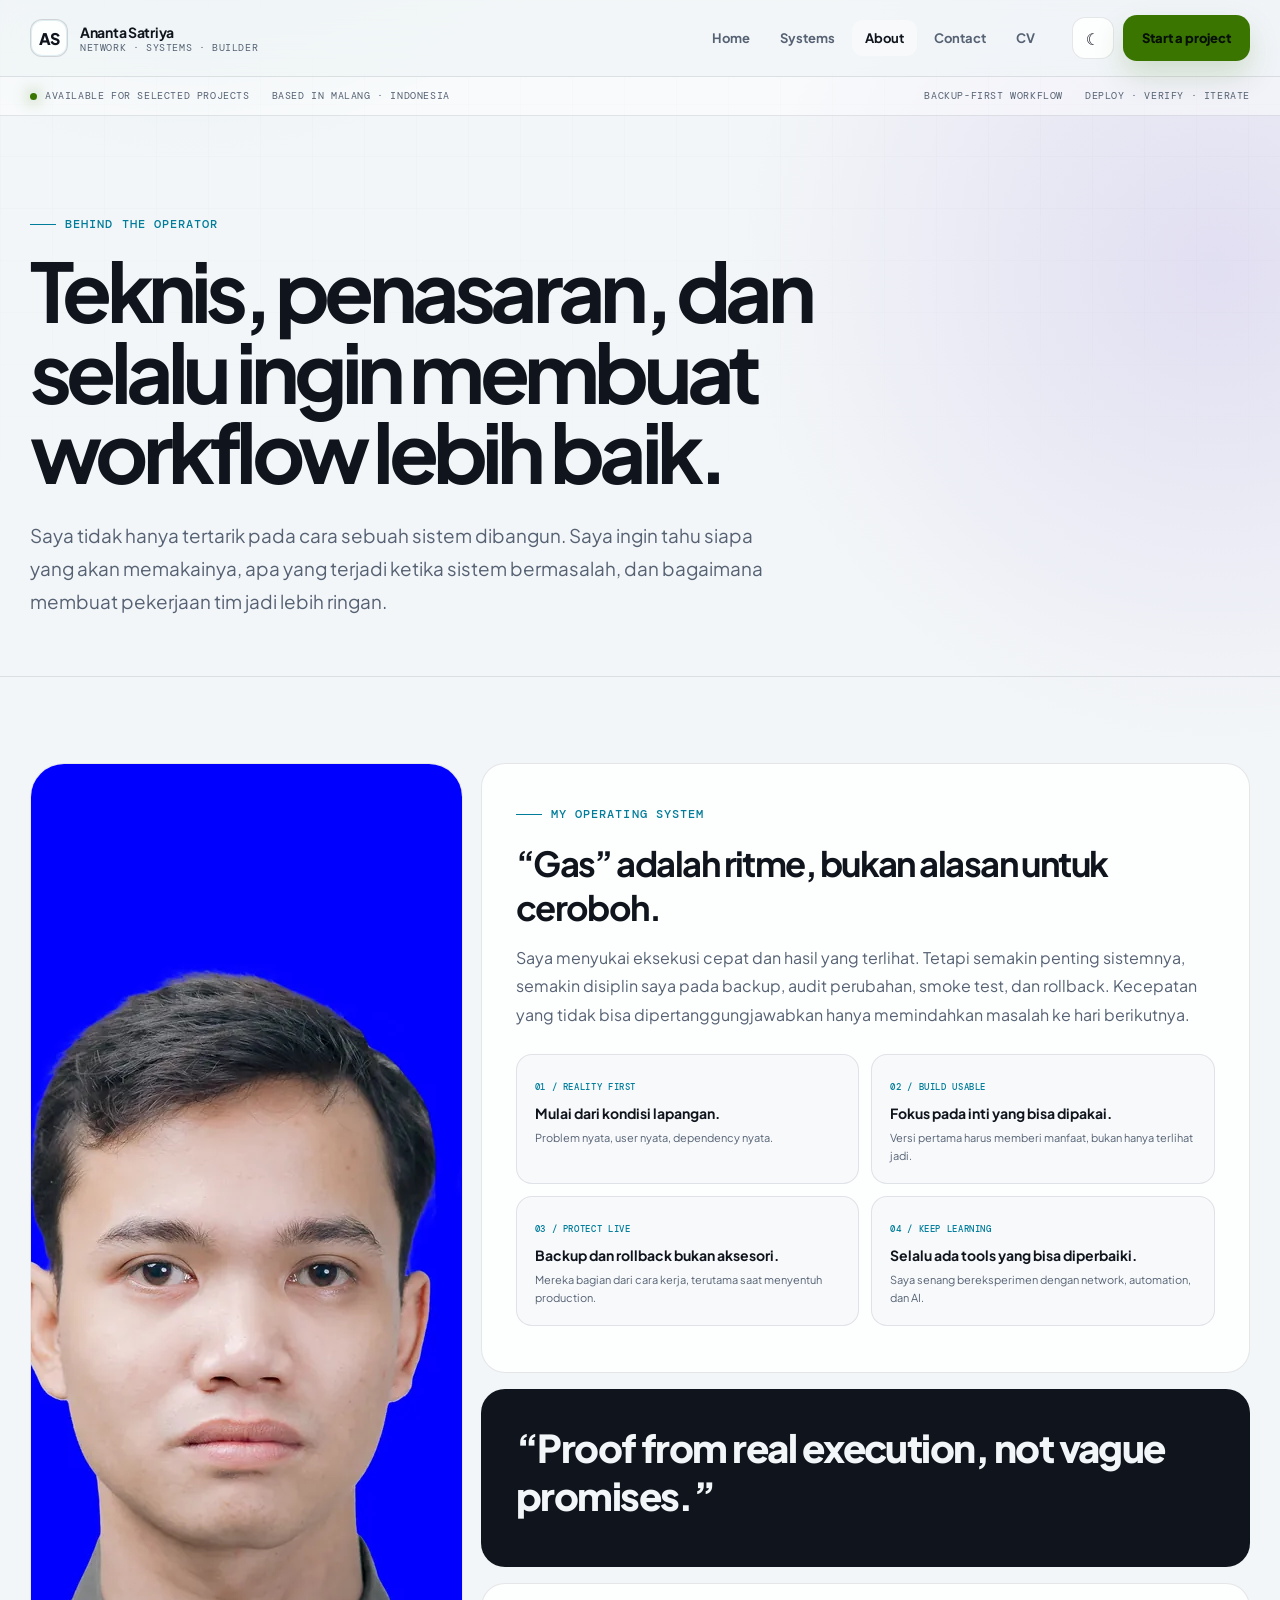
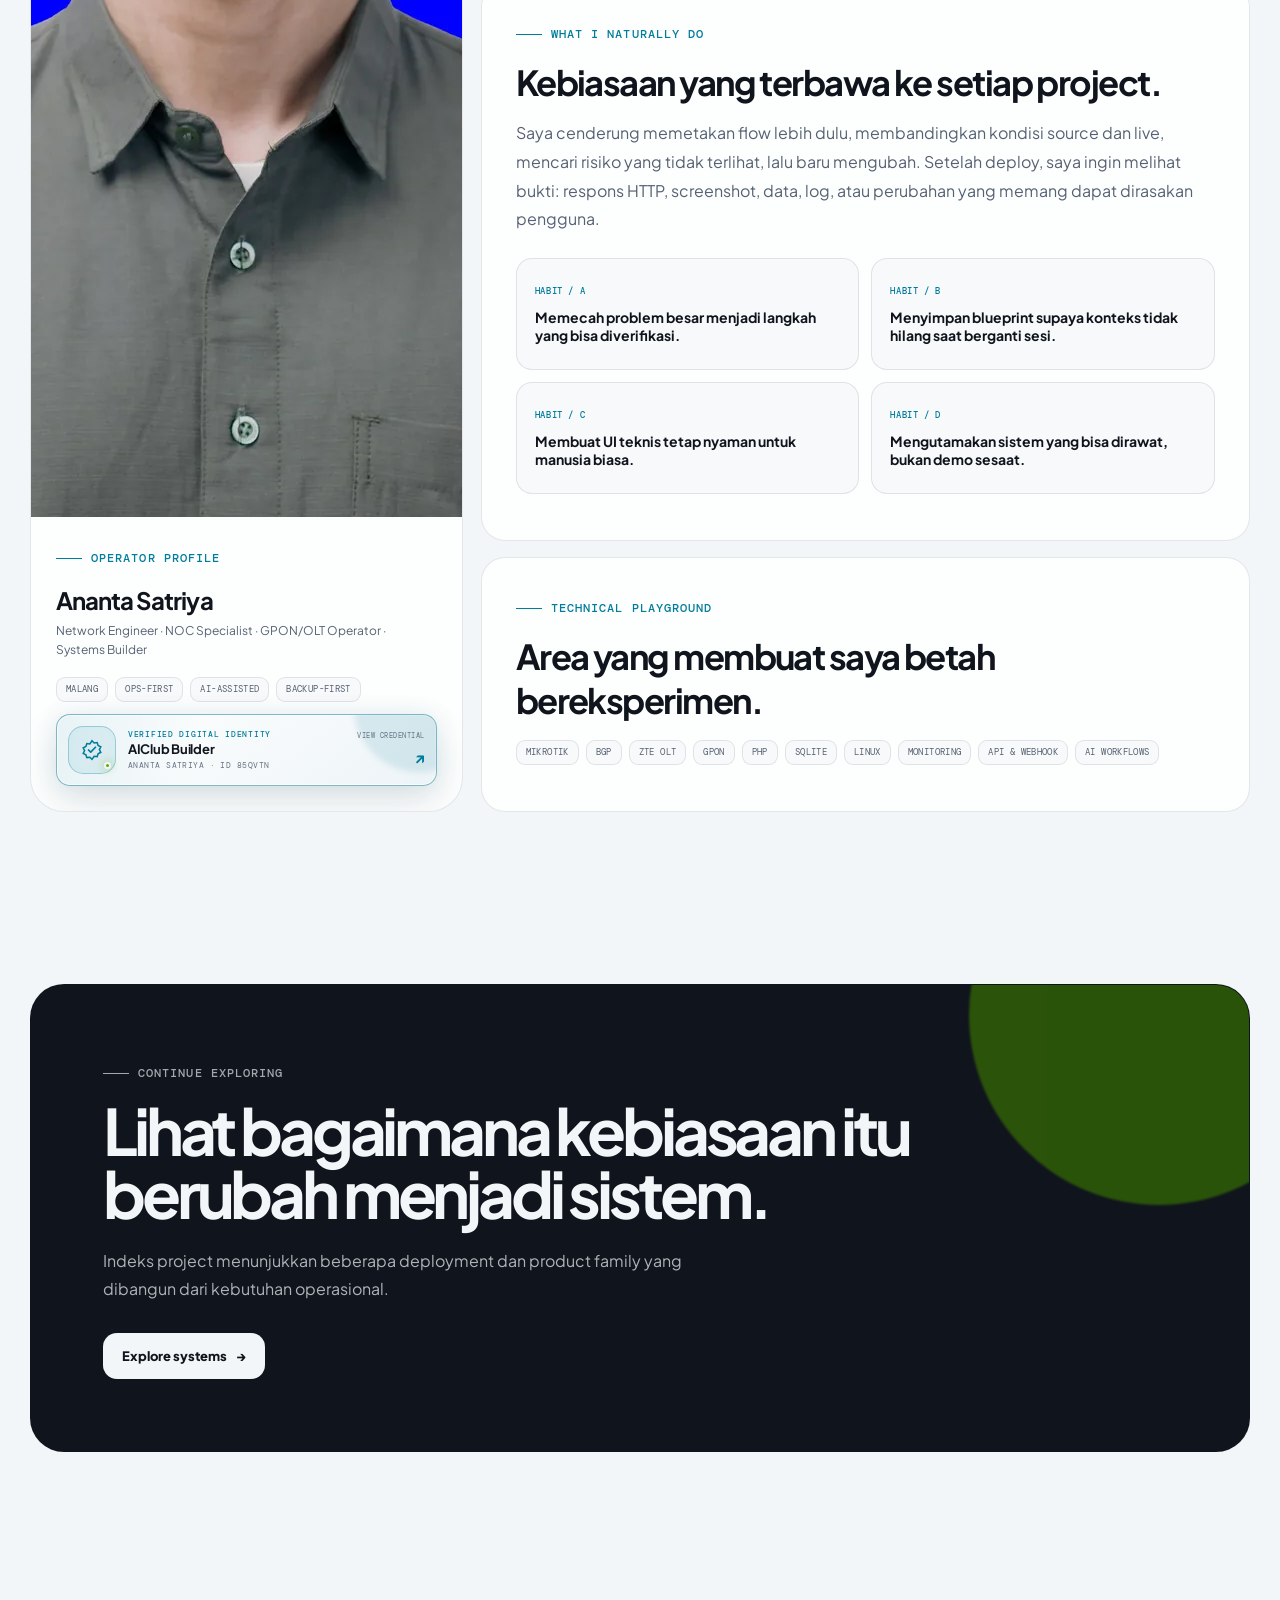
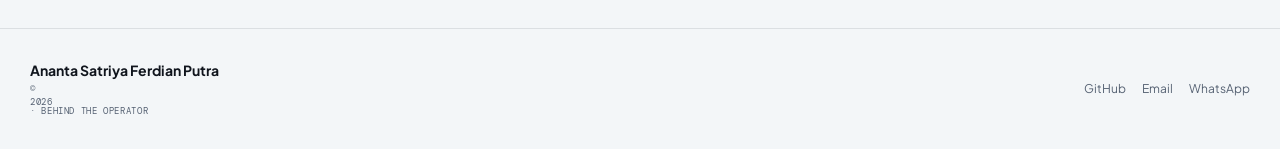
==== commit 53759f09: "Fix stale asset cache and upgrade verified credential badge" ====
--- a/about.html
+++ b/about.html
@@ -1 +1 @@
-<!DOCTYPE html><html lang="id"><head><meta charset="utf-8"><meta name="viewport" content="width=device-width,initial-scale=1"><title>About — Ananta Satriya</title><meta name="description" content="Tentang Ananta Satriya: network operator, NOC specialist, systems builder, dan kebiasaan kerja yang cepat tetapi tetap backup-first."><meta name="theme-color" content="#07090d"><meta name="robots" content="index,follow,max-image-preview:large"><meta name="author" content="Ananta Satriya Ferdian Putra"><meta property="og:locale" content="id_ID"><meta property="og:site_name" content="Ananta Satriya"><meta property="og:type" content="website"><meta property="og:title" content="About — Ananta Satriya"><meta property="og:description" content="Tentang Ananta Satriya: network operator, NOC specialist, systems builder, dan kebiasaan kerja yang cepat tetapi tetap backup-first."><meta property="og:url" content="https://anantasatriya.my.id/about.html"><meta property="og:image" content="https://anantasatriya.my.id/assets/ananta-portrait.webp"><meta property="og:image:alt" content="Ananta Satriya Ferdian Putra"><meta name="twitter:card" content="summary_large_image"><link rel="canonical" href="https://anantasatriya.my.id/about.html"><link rel="icon" href="/favicon.svg" type="image/svg+xml"><link rel="preconnect" href="https://fonts.googleapis.com"><link rel="preconnect" href="https://fonts.gstatic.com" crossorigin><link rel="stylesheet" href="/styles.css"></head><body><a class="skip-link" href="#main-content">Lewati ke konten utama</a><div class="scroll-line"></div><nav class="site-nav"><div class="container nav-inner"><a class="brand-lockup" href="/"><span class="brand-mark">AS</span><span class="brand-copy"><strong>Ananta Satriya</strong><span>Network · Systems · Builder</span></span></a><div class="nav-links"><a href="/">Home</a><a href="/projects.html">Systems</a><a href="/about.html" aria-current="page">About</a><a href="/contact.html">Contact</a><a href="/cv.html">CV</a></div><div class="nav-actions"><button id="menuToggle" class="icon-button mobile-menu-button" type="button" aria-label="Buka menu" aria-expanded="false">≡</button><button id="themeToggle" class="theme-toggle" type="button">☀</button><a class="btn primary nav-cta" href="https://wa.me/6285804783530" target="_blank" rel="noopener">Start a project</a></div></div></nav><div class="status-rail"><div class="container status-track"><div class="status-cluster"><span class="status-item"><i class="status-dot"></i>Available for selected projects</span><span class="status-item">Based in Malang · Indonesia</span></div><div class="status-cluster"><span class="status-item">Backup-first workflow</span><span class="status-item">Deploy · Verify · Iterate</span></div></div></div><main id="main-content"><header class="page-hero"><div class="container reveal"><span class="eyebrow">Behind the operator</span><h1>Teknis, penasaran, dan selalu ingin membuat workflow lebih baik.</h1><p>Saya tidak hanya tertarik pada cara sebuah sistem dibangun. Saya ingin tahu siapa yang akan memakainya, apa yang terjadi ketika sistem bermasalah, dan bagaimana membuat pekerjaan tim jadi lebih ringan.</p></div></header><section class="section section-line"><div class="container about-grid"><aside class="profile-sticky reveal"><img src="/assets/ananta-portrait.webp" width="900" height="1353" alt="Ananta Satriya Ferdian Putra"><div class="profile-sticky-body"><span class="eyebrow">Operator profile</span><h2>Ananta Satriya</h2><p>Network Engineer · NOC Specialist · GPON/OLT Operator · Systems Builder</p><div class="profile-badges"><span class="tag">Malang</span><span class="tag">Ops-first</span><span class="tag">AI-assisted</span><span class="tag">Backup-first</span></div><a class="builder-badge" href="https://aiclub.id/builder/s00_01KWRFQVJTS4C02767YQ85QVTN" target="_blank" rel="me noopener"><span class="builder-badge-copy"><svg width="15" height="15" viewBox="0 0 24 24" fill="none" aria-hidden="true"><path d="M12 3l2.1 2.1 3-.4.9 2.9 2.7 1.4-1.4 2.7 1.4 2.7-2.7 1.4-.9 2.9-3-.4L12 21l-2.1-2.1-3 .4-.9-2.9L3.3 15l1.4-2.7L3.3 9.6 6 8.2l.9-2.9 3 .4L12 3Z" stroke="currentColor" stroke-width="1.7"/><path d="m8.8 12 2 2 4.4-4.5" stroke="currentColor" stroke-width="1.7" stroke-linecap="round" stroke-linejoin="round"/></svg><span><span>Identity proof</span><strong>Verified AIClub Builder</strong></span></span><span class="arrow">↗</span></a></div></aside><div class="story-stack"><article class="story-card reveal"><span class="eyebrow">My operating system</span><h2>“Gas” adalah ritme, bukan alasan untuk ceroboh.</h2><p>Saya menyukai eksekusi cepat dan hasil yang terlihat. Tetapi semakin penting sistemnya, semakin disiplin saya pada backup, audit perubahan, smoke test, dan rollback. Kecepatan yang tidak bisa dipertanggungjawabkan hanya memindahkan masalah ke hari berikutnya.</p><div class="principles"><div class="principle"><span>01 / Reality first</span><h3>Mulai dari kondisi lapangan.</h3><p>Problem nyata, user nyata, dependency nyata.</p></div><div class="principle"><span>02 / Build usable</span><h3>Fokus pada inti yang bisa dipakai.</h3><p>Versi pertama harus memberi manfaat, bukan hanya terlihat jadi.</p></div><div class="principle"><span>03 / Protect live</span><h3>Backup dan rollback bukan aksesori.</h3><p>Mereka bagian dari cara kerja, terutama saat menyentuh production.</p></div><div class="principle"><span>04 / Keep learning</span><h3>Selalu ada tools yang bisa diperbaiki.</h3><p>Saya senang bereksperimen dengan network, automation, dan AI.</p></div></div></article><article class="story-card quote reveal"><p>“Proof from real execution, not vague promises.”</p></article><article class="story-card reveal"><span class="eyebrow">What I naturally do</span><h2>Kebiasaan yang terbawa ke setiap project.</h2><p>Saya cenderung memetakan flow lebih dulu, membandingkan kondisi source dan live, mencari risiko yang tidak terlihat, lalu baru mengubah. Setelah deploy, saya ingin melihat bukti: respons HTTP, screenshot, data, log, atau perubahan yang memang dapat dirasakan pengguna.</p><div class="principles"><div class="principle"><span>Habit / A</span><h3>Memecah problem besar menjadi langkah yang bisa diverifikasi.</h3></div><div class="principle"><span>Habit / B</span><h3>Menyimpan blueprint supaya konteks tidak hilang saat berganti sesi.</h3></div><div class="principle"><span>Habit / C</span><h3>Membuat UI teknis tetap nyaman untuk manusia biasa.</h3></div><div class="principle"><span>Habit / D</span><h3>Mengutamakan sistem yang bisa dirawat, bukan demo sesaat.</h3></div></div></article><article class="story-card reveal"><span class="eyebrow">Technical playground</span><h2>Area yang membuat saya betah bereksperimen.</h2><div class="profile-badges"><span class="tag">MikroTik</span><span class="tag">BGP</span><span class="tag">ZTE OLT</span><span class="tag">GPON</span><span class="tag">PHP</span><span class="tag">SQLite</span><span class="tag">Linux</span><span class="tag">Monitoring</span><span class="tag">API & Webhook</span><span class="tag">AI Workflows</span></div></article></div></div></section><section class="section"><div class="container"><div class="cta-panel reveal"><span class="eyebrow">Continue exploring</span><h2>Lihat bagaimana kebiasaan itu berubah menjadi sistem.</h2><p>Indeks project menunjukkan beberapa deployment dan product family yang dibangun dari kebutuhan operasional.</p><a class="btn" href="/projects.html">Explore systems <span class="btn-arrow">→</span></a></div></div></section></main><footer class="footer"><div class="container footer-inner"><div class="footer-brand"><strong>Ananta Satriya Ferdian Putra</strong><span>© <span data-year></span> · Behind the operator</span></div><div class="footer-links"><a href="https://github.com/remek8787" target="_blank" rel="noopener">GitHub</a><a href="mailto:anantasatriya@gmail.com">Email</a><a href="https://wa.me/6285804783530" target="_blank" rel="noopener">WhatsApp</a></div></div></footer><script src="/app.js"></script></body></html>+<!DOCTYPE html><html lang="id"><head><meta charset="utf-8"><meta name="viewport" content="width=device-width,initial-scale=1"><title>About — Ananta Satriya</title><meta name="description" content="Tentang Ananta Satriya: network operator, NOC specialist, systems builder, dan kebiasaan kerja yang cepat tetapi tetap backup-first."><meta name="theme-color" content="#07090d"><meta name="robots" content="index,follow,max-image-preview:large"><meta name="author" content="Ananta Satriya Ferdian Putra"><meta property="og:locale" content="id_ID"><meta property="og:site_name" content="Ananta Satriya"><meta property="og:type" content="website"><meta property="og:title" content="About — Ananta Satriya"><meta property="og:description" content="Tentang Ananta Satriya: network operator, NOC specialist, systems builder, dan kebiasaan kerja yang cepat tetapi tetap backup-first."><meta property="og:url" content="https://anantasatriya.my.id/about.html"><meta property="og:image" content="https://anantasatriya.my.id/assets/ananta-portrait.webp"><meta property="og:image:alt" content="Ananta Satriya Ferdian Putra"><meta name="twitter:card" content="summary_large_image"><link rel="canonical" href="https://anantasatriya.my.id/about.html"><link rel="icon" href="/favicon.svg" type="image/svg+xml"><link rel="preconnect" href="https://fonts.googleapis.com"><link rel="preconnect" href="https://fonts.gstatic.com" crossorigin><link rel="stylesheet" href="/styles.css?v=20260722-0052"></head><body><a class="skip-link" href="#main-content">Lewati ke konten utama</a><div class="scroll-line"></div><nav class="site-nav"><div class="container nav-inner"><a class="brand-lockup" href="/"><span class="brand-mark">AS</span><span class="brand-copy"><strong>Ananta Satriya</strong><span>Network · Systems · Builder</span></span></a><div class="nav-links"><a href="/">Home</a><a href="/projects.html">Systems</a><a href="/about.html" aria-current="page">About</a><a href="/contact.html">Contact</a><a href="/cv.html">CV</a></div><div class="nav-actions"><button id="menuToggle" class="icon-button mobile-menu-button" type="button" aria-label="Buka menu" aria-expanded="false">≡</button><button id="themeToggle" class="theme-toggle" type="button">☀</button><a class="btn primary nav-cta" href="https://wa.me/6285804783530" target="_blank" rel="noopener">Start a project</a></div></div></nav><div class="status-rail"><div class="container status-track"><div class="status-cluster"><span class="status-item"><i class="status-dot"></i>Available for selected projects</span><span class="status-item">Based in Malang · Indonesia</span></div><div class="status-cluster"><span class="status-item">Backup-first workflow</span><span class="status-item">Deploy · Verify · Iterate</span></div></div></div><main id="main-content"><header class="page-hero"><div class="container reveal"><span class="eyebrow">Behind the operator</span><h1>Teknis, penasaran, dan selalu ingin membuat workflow lebih baik.</h1><p>Saya tidak hanya tertarik pada cara sebuah sistem dibangun. Saya ingin tahu siapa yang akan memakainya, apa yang terjadi ketika sistem bermasalah, dan bagaimana membuat pekerjaan tim jadi lebih ringan.</p></div></header><section class="section section-line"><div class="container about-grid"><aside class="profile-sticky reveal"><img src="/assets/ananta-portrait.webp?v=20260722-0052" width="900" height="1353" alt="Ananta Satriya Ferdian Putra"><div class="profile-sticky-body"><span class="eyebrow">Operator profile</span><h2>Ananta Satriya</h2><p>Network Engineer · NOC Specialist · GPON/OLT Operator · Systems Builder</p><div class="profile-badges"><span class="tag">Malang</span><span class="tag">Ops-first</span><span class="tag">AI-assisted</span><span class="tag">Backup-first</span></div><a class="builder-badge credential-badge" href="https://aiclub.id/builder/s00_01KWRFQVJTS4C02767YQ85QVTN" target="_blank" rel="me noopener" aria-label="Buka profil Verified AIClub Builder Ananta Satriya"><span class="credential-seal"><svg width="24" height="24" viewBox="0 0 24 24" fill="none" aria-hidden="true"><path d="M12 2.8l2.15 2.16 3.02-.4.92 2.91 2.7 1.4-1.4 2.72 1.4 2.72-2.7 1.4-.92 2.9-3.02-.4L12 21.4l-2.15-2.17-3.02.4-.92-2.91-2.7-1.4 1.4-2.72-1.4-2.72 2.7-1.4.92-2.9 3.02.4L12 2.8Z" stroke="currentColor" stroke-width="1.55"/><path d="m8.55 12 2.15 2.15 4.8-4.9" stroke="currentColor" stroke-width="1.7" stroke-linecap="round" stroke-linejoin="round"/></svg><span class="seal-pulse"></span></span><span class="credential-copy"><span class="credential-label">Verified digital identity</span><strong>AIClub Builder</strong><span class="credential-owner">Ananta Satriya · ID 85QVTN</span></span><span class="credential-action"><span>View credential</span><b>↗</b></span></a></div></aside><div class="story-stack"><article class="story-card reveal"><span class="eyebrow">My operating system</span><h2>“Gas” adalah ritme, bukan alasan untuk ceroboh.</h2><p>Saya menyukai eksekusi cepat dan hasil yang terlihat. Tetapi semakin penting sistemnya, semakin disiplin saya pada backup, audit perubahan, smoke test, dan rollback. Kecepatan yang tidak bisa dipertanggungjawabkan hanya memindahkan masalah ke hari berikutnya.</p><div class="principles"><div class="principle"><span>01 / Reality first</span><h3>Mulai dari kondisi lapangan.</h3><p>Problem nyata, user nyata, dependency nyata.</p></div><div class="principle"><span>02 / Build usable</span><h3>Fokus pada inti yang bisa dipakai.</h3><p>Versi pertama harus memberi manfaat, bukan hanya terlihat jadi.</p></div><div class="principle"><span>03 / Protect live</span><h3>Backup dan rollback bukan aksesori.</h3><p>Mereka bagian dari cara kerja, terutama saat menyentuh production.</p></div><div class="principle"><span>04 / Keep learning</span><h3>Selalu ada tools yang bisa diperbaiki.</h3><p>Saya senang bereksperimen dengan network, automation, dan AI.</p></div></div></article><article class="story-card quote reveal"><p>“Proof from real execution, not vague promises.”</p></article><article class="story-card reveal"><span class="eyebrow">What I naturally do</span><h2>Kebiasaan yang terbawa ke setiap project.</h2><p>Saya cenderung memetakan flow lebih dulu, membandingkan kondisi source dan live, mencari risiko yang tidak terlihat, lalu baru mengubah. Setelah deploy, saya ingin melihat bukti: respons HTTP, screenshot, data, log, atau perubahan yang memang dapat dirasakan pengguna.</p><div class="principles"><div class="principle"><span>Habit / A</span><h3>Memecah problem besar menjadi langkah yang bisa diverifikasi.</h3></div><div class="principle"><span>Habit / B</span><h3>Menyimpan blueprint supaya konteks tidak hilang saat berganti sesi.</h3></div><div class="principle"><span>Habit / C</span><h3>Membuat UI teknis tetap nyaman untuk manusia biasa.</h3></div><div class="principle"><span>Habit / D</span><h3>Mengutamakan sistem yang bisa dirawat, bukan demo sesaat.</h3></div></div></article><article class="story-card reveal"><span class="eyebrow">Technical playground</span><h2>Area yang membuat saya betah bereksperimen.</h2><div class="profile-badges"><span class="tag">MikroTik</span><span class="tag">BGP</span><span class="tag">ZTE OLT</span><span class="tag">GPON</span><span class="tag">PHP</span><span class="tag">SQLite</span><span class="tag">Linux</span><span class="tag">Monitoring</span><span class="tag">API & Webhook</span><span class="tag">AI Workflows</span></div></article></div></div></section><section class="section"><div class="container"><div class="cta-panel reveal"><span class="eyebrow">Continue exploring</span><h2>Lihat bagaimana kebiasaan itu berubah menjadi sistem.</h2><p>Indeks project menunjukkan beberapa deployment dan product family yang dibangun dari kebutuhan operasional.</p><a class="btn" href="/projects.html">Explore systems <span class="btn-arrow">→</span></a></div></div></section></main><footer class="footer"><div class="container footer-inner"><div class="footer-brand"><strong>Ananta Satriya Ferdian Putra</strong><span>© <span data-year></span> · Behind the operator</span></div><div class="footer-links"><a href="https://github.com/remek8787" target="_blank" rel="noopener">GitHub</a><a href="mailto:anantasatriya@gmail.com">Email</a><a href="https://wa.me/6285804783530" target="_blank" rel="noopener">WhatsApp</a></div></div></footer><script src="/app.js?v=20260722-0052"></script></body></html>
--- a/styles.css
+++ b/styles.css
@@ -411,3 +411,89 @@
   .cv-sheet { box-shadow:none; border:0; padding:0; }
   .container { width:100%; }
 }
+
+/* Credential badge v2 — visual identity proof */
+.credential-badge {
+  position: relative;
+  min-height: 72px;
+  padding: 10px 11px;
+  gap: 12px;
+  overflow: hidden;
+  border-color: color-mix(in srgb, var(--cyan) 64%, transparent);
+  background:
+    linear-gradient(110deg, rgba(99,230,255,.13), transparent 34%),
+    linear-gradient(145deg, rgba(8,13,20,.95), rgba(15,23,34,.89));
+  box-shadow: 0 14px 38px rgba(0,0,0,.28), inset 0 0 0 1px rgba(255,255,255,.035), 0 0 30px rgba(99,230,255,.12);
+  isolation: isolate;
+}
+.credential-badge::before {
+  content: '';
+  position: absolute;
+  z-index: -1;
+  width: 130px;
+  height: 130px;
+  right: -48px;
+  top: -73px;
+  border-radius: 50%;
+  background: var(--cyan);
+  opacity: .12;
+  filter: blur(3px);
+}
+.credential-badge::after {
+  content: '';
+  position: absolute;
+  inset: 0;
+  z-index: -1;
+  background: linear-gradient(105deg, transparent 20%, rgba(255,255,255,.12) 48%, transparent 70%);
+  transform: translateX(-130%);
+  transition: transform .7s cubic-bezier(.2,.8,.2,1);
+}
+.credential-badge:hover::after { transform: translateX(130%); }
+.credential-badge:hover { border-color: #8cecff; box-shadow: 0 18px 44px rgba(0,0,0,.34), 0 0 36px rgba(99,230,255,.2); }
+.credential-seal {
+  position: relative;
+  width: 48px;
+  height: 48px;
+  flex: none;
+  display: grid;
+  place-items: center;
+  border: 1px solid rgba(99,230,255,.42);
+  border-radius: 15px;
+  color: #8cecff;
+  background: linear-gradient(145deg, rgba(99,230,255,.17), rgba(99,230,255,.055));
+  box-shadow: inset 0 0 18px rgba(99,230,255,.08);
+}
+.seal-pulse {
+  position: absolute;
+  right: 4px;
+  bottom: 4px;
+  width: 7px;
+  height: 7px;
+  border: 2px solid #091019;
+  border-radius: 50%;
+  background: #b8ff65;
+  box-shadow: 0 0 10px #b8ff65;
+}
+.credential-copy { min-width: 0; display: grid; gap: 3px; }
+.credential-copy .credential-label { color: #75dff5; font: 500 8px/1 var(--mono); text-transform: uppercase; letter-spacing: .09em; }
+.credential-copy strong { color: #fff; font-size: 13px; letter-spacing: -.02em; }
+.credential-copy .credential-owner { color: #95a3b5; font: 400 8px/1.3 var(--mono); text-transform: uppercase; letter-spacing: .055em; }
+.credential-action { margin-left: auto; display: grid; justify-items: end; gap: 7px; color: #8cecff; }
+.credential-action span { color: #8795a8; font: 400 7px/1 var(--mono); text-transform: uppercase; letter-spacing: .07em; }
+.credential-action b { font-size: 16px; transition: transform .2s ease; }
+.credential-badge:hover .credential-action b { transform: translate(2px,-2px); }
+body.light .credential-badge {
+  border-color: color-mix(in srgb, var(--cyan) 42%, var(--line));
+  background: linear-gradient(110deg, rgba(0,125,155,.09), transparent 36%), linear-gradient(145deg,#fff,#edf4f7);
+  box-shadow: 0 15px 36px rgba(18,47,61,.13), inset 0 0 0 1px rgba(255,255,255,.72), 0 0 24px rgba(0,125,155,.08);
+}
+body.light .credential-seal { color:#007d9b; border-color:rgba(0,125,155,.3); background:rgba(0,125,155,.08); }
+body.light .seal-pulse { border-color:#f3f7f9; background:#64a900; box-shadow:0 0 8px rgba(100,169,0,.55); }
+body.light .credential-copy .credential-label, body.light .credential-action { color:#007d9b; }
+body.light .credential-copy strong { color:#10151d; }
+body.light .credential-copy .credential-owner, body.light .credential-action span { color:#667485; }
+@media (max-width: 680px) {
+  .credential-badge { min-height: 68px; }
+  .credential-seal { width: 44px; height: 44px; }
+  .credential-action span { display: none; }
+}
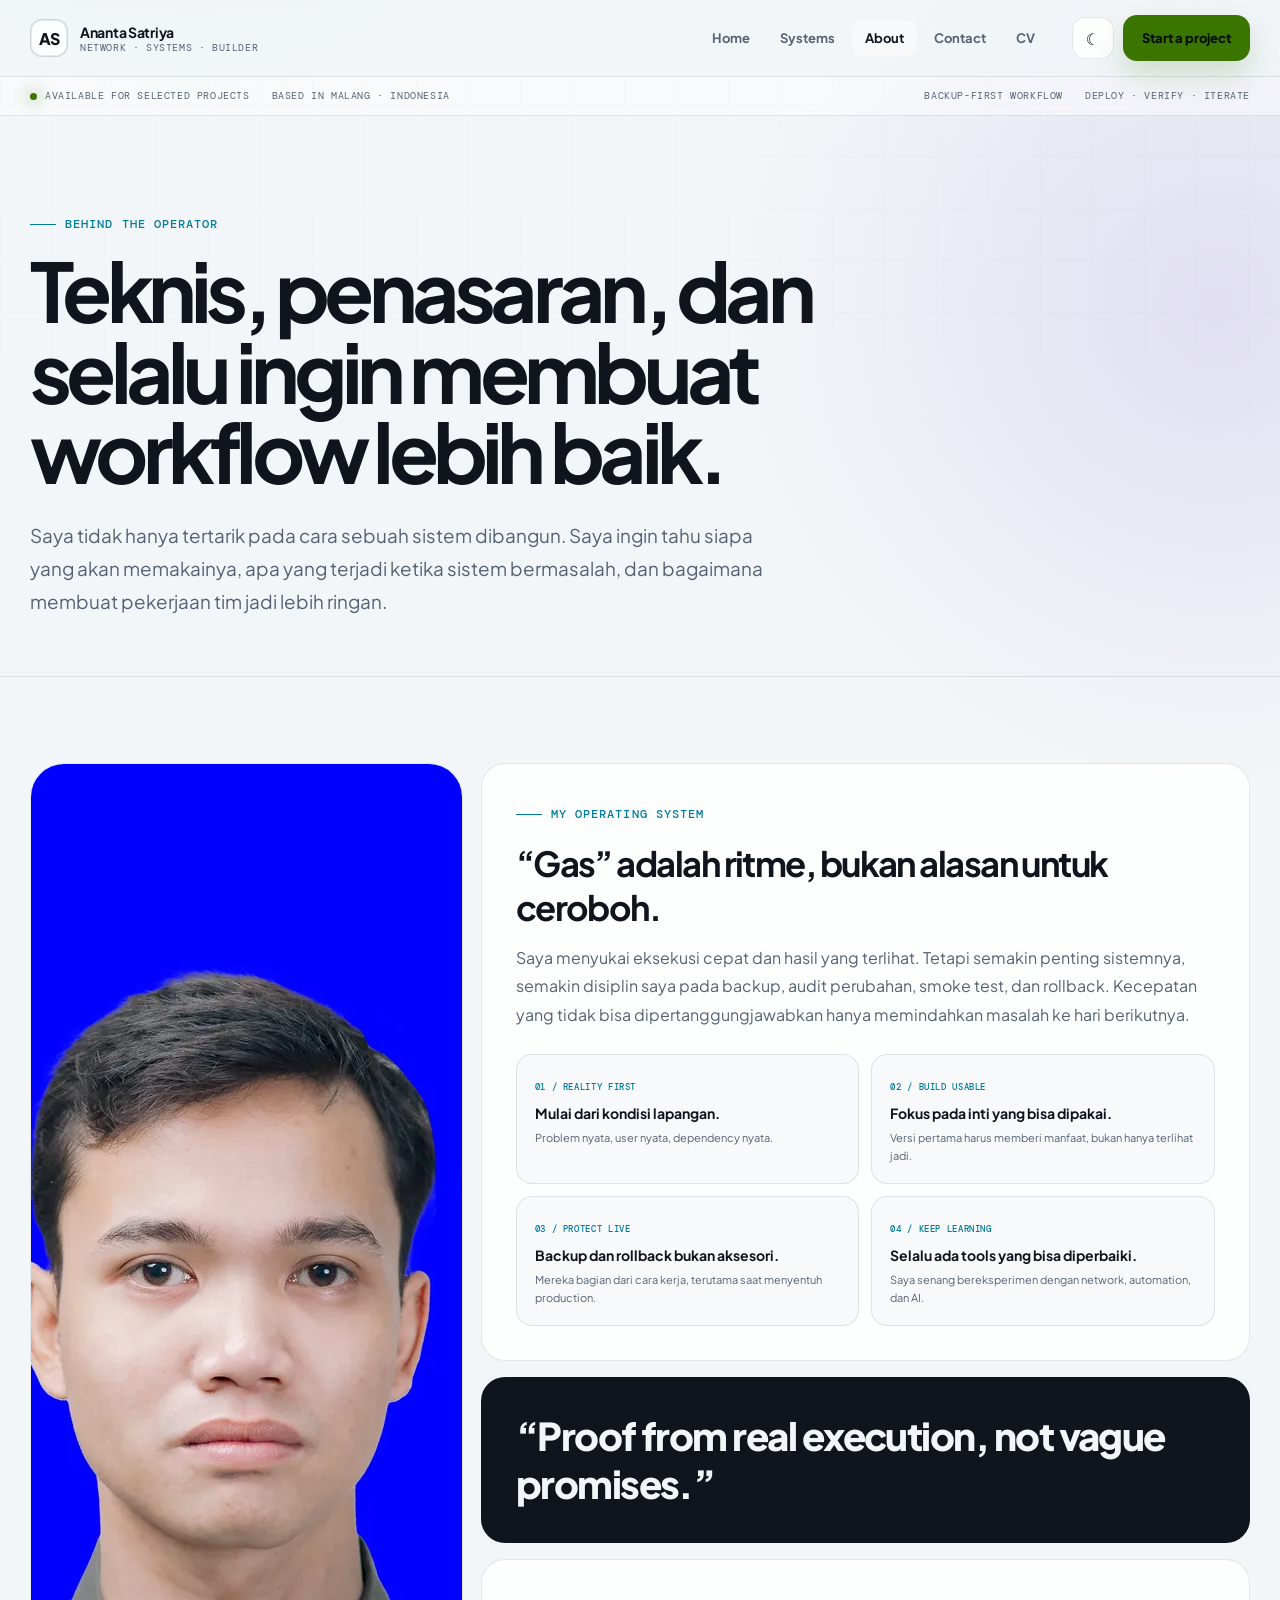
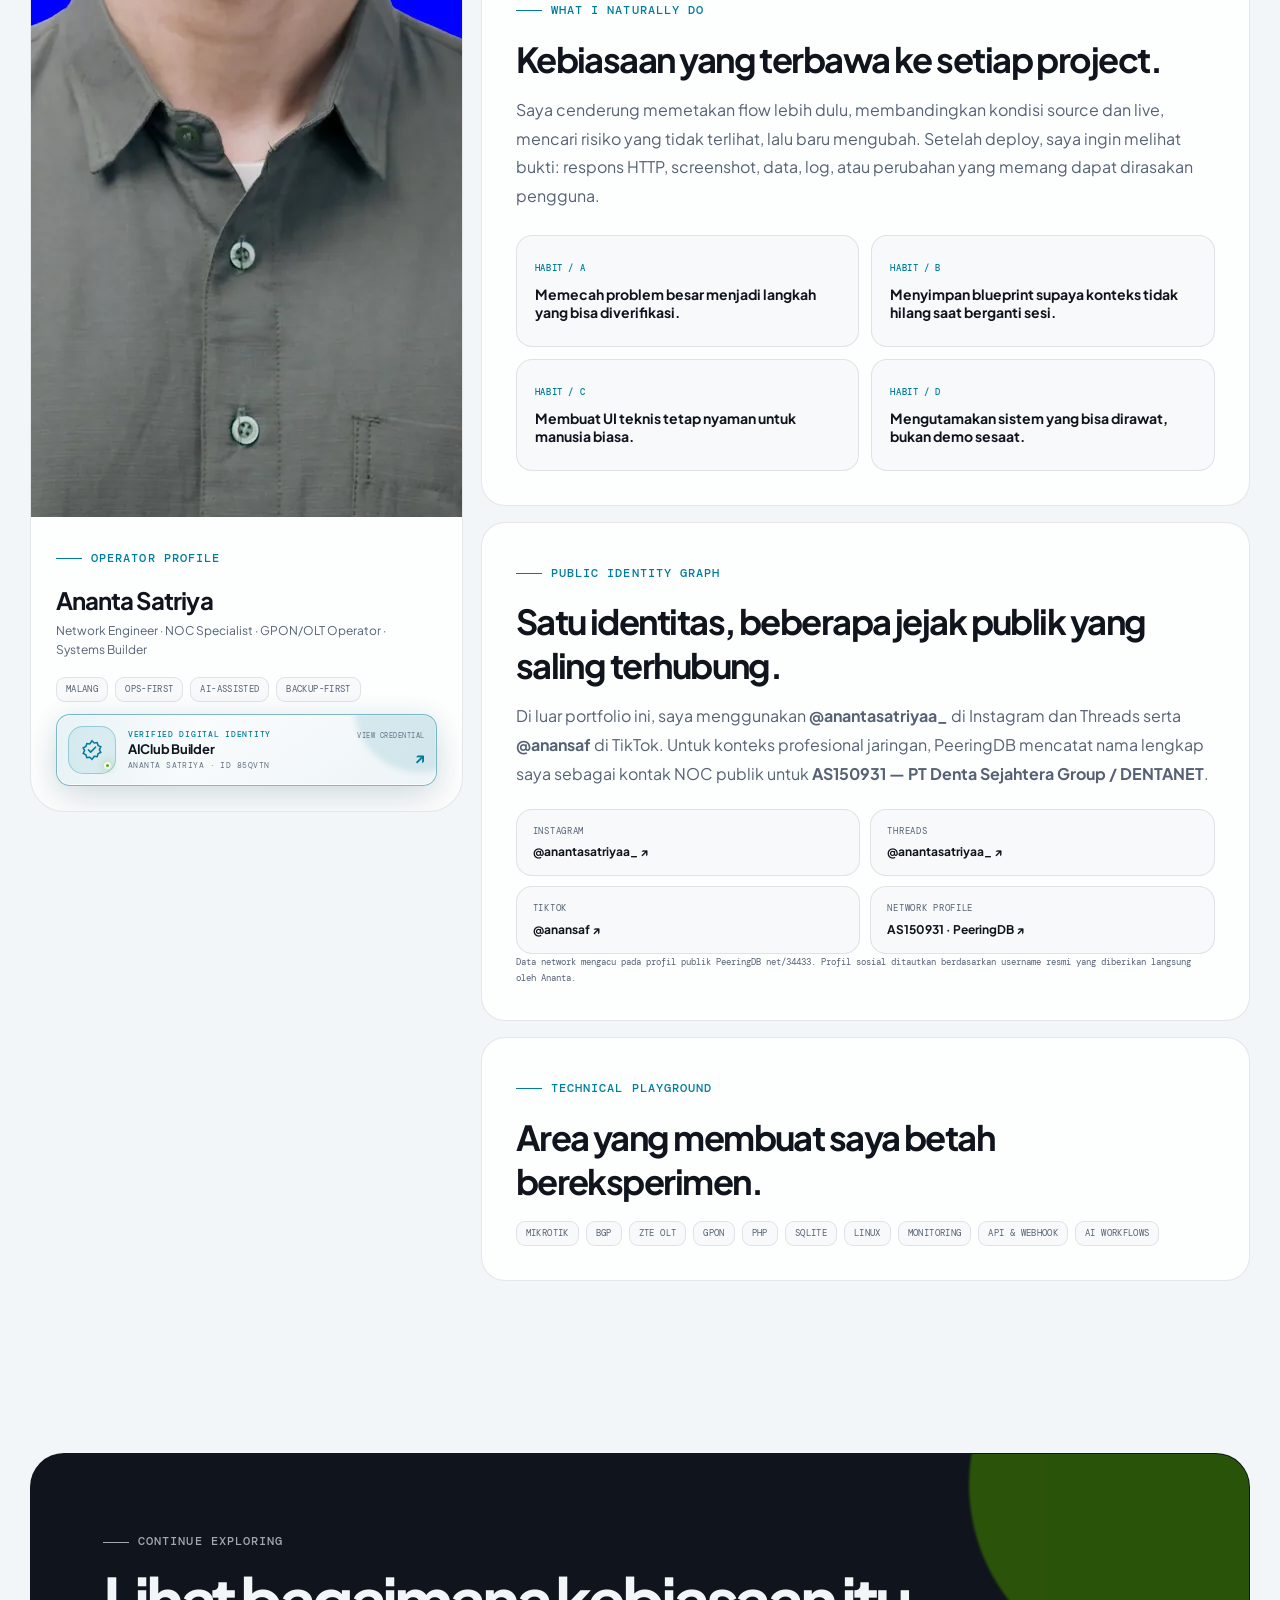
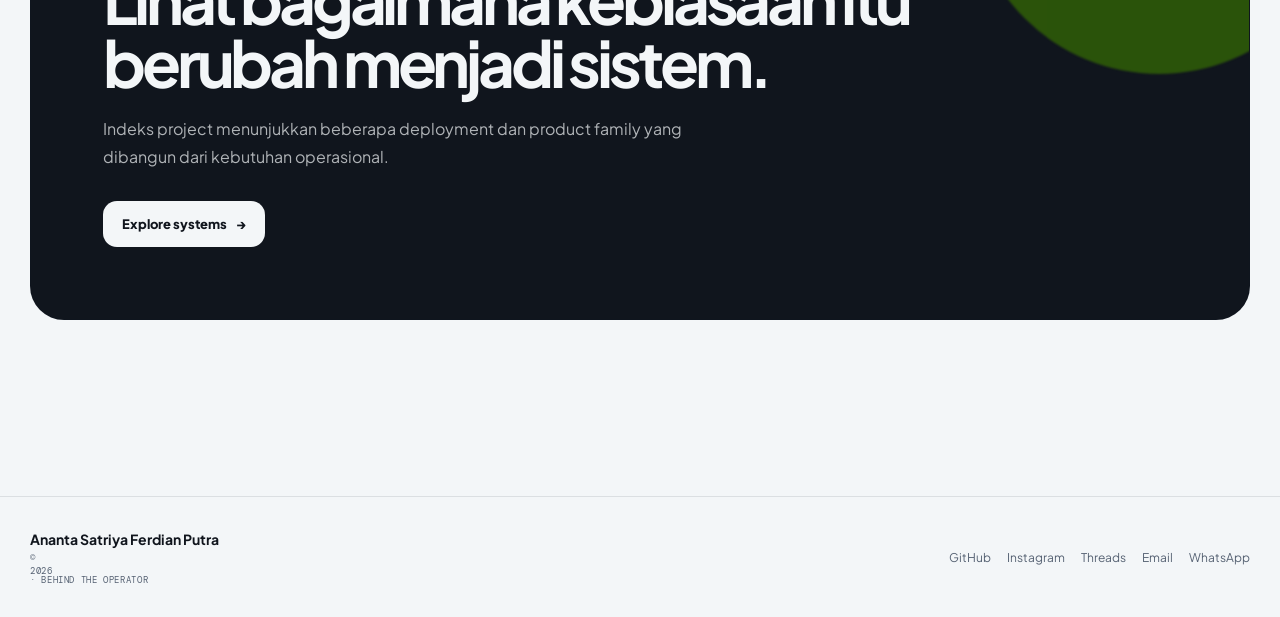
==== commit 5087e50f: "Connect social profiles and AS150931 identity graph" ====
--- a/about.html
+++ b/about.html
@@ -1 +1 @@
-<!DOCTYPE html><html lang="id"><head><meta charset="utf-8"><meta name="viewport" content="width=device-width,initial-scale=1"><title>About — Ananta Satriya</title><meta name="description" content="Tentang Ananta Satriya: network operator, NOC specialist, systems builder, dan kebiasaan kerja yang cepat tetapi tetap backup-first."><meta name="theme-color" content="#07090d"><meta name="robots" content="index,follow,max-image-preview:large"><meta name="author" content="Ananta Satriya Ferdian Putra"><meta property="og:locale" content="id_ID"><meta property="og:site_name" content="Ananta Satriya"><meta property="og:type" content="website"><meta property="og:title" content="About — Ananta Satriya"><meta property="og:description" content="Tentang Ananta Satriya: network operator, NOC specialist, systems builder, dan kebiasaan kerja yang cepat tetapi tetap backup-first."><meta property="og:url" content="https://anantasatriya.my.id/about.html"><meta property="og:image" content="https://anantasatriya.my.id/assets/ananta-portrait.webp"><meta property="og:image:alt" content="Ananta Satriya Ferdian Putra"><meta name="twitter:card" content="summary_large_image"><link rel="canonical" href="https://anantasatriya.my.id/about.html"><link rel="icon" href="/favicon.svg" type="image/svg+xml"><link rel="preconnect" href="https://fonts.googleapis.com"><link rel="preconnect" href="https://fonts.gstatic.com" crossorigin><link rel="stylesheet" href="/styles.css?v=20260722-0052"></head><body><a class="skip-link" href="#main-content">Lewati ke konten utama</a><div class="scroll-line"></div><nav class="site-nav"><div class="container nav-inner"><a class="brand-lockup" href="/"><span class="brand-mark">AS</span><span class="brand-copy"><strong>Ananta Satriya</strong><span>Network · Systems · Builder</span></span></a><div class="nav-links"><a href="/">Home</a><a href="/projects.html">Systems</a><a href="/about.html" aria-current="page">About</a><a href="/contact.html">Contact</a><a href="/cv.html">CV</a></div><div class="nav-actions"><button id="menuToggle" class="icon-button mobile-menu-button" type="button" aria-label="Buka menu" aria-expanded="false">≡</button><button id="themeToggle" class="theme-toggle" type="button">☀</button><a class="btn primary nav-cta" href="https://wa.me/6285804783530" target="_blank" rel="noopener">Start a project</a></div></div></nav><div class="status-rail"><div class="container status-track"><div class="status-cluster"><span class="status-item"><i class="status-dot"></i>Available for selected projects</span><span class="status-item">Based in Malang · Indonesia</span></div><div class="status-cluster"><span class="status-item">Backup-first workflow</span><span class="status-item">Deploy · Verify · Iterate</span></div></div></div><main id="main-content"><header class="page-hero"><div class="container reveal"><span class="eyebrow">Behind the operator</span><h1>Teknis, penasaran, dan selalu ingin membuat workflow lebih baik.</h1><p>Saya tidak hanya tertarik pada cara sebuah sistem dibangun. Saya ingin tahu siapa yang akan memakainya, apa yang terjadi ketika sistem bermasalah, dan bagaimana membuat pekerjaan tim jadi lebih ringan.</p></div></header><section class="section section-line"><div class="container about-grid"><aside class="profile-sticky reveal"><img src="/assets/ananta-portrait.webp?v=20260722-0052" width="900" height="1353" alt="Ananta Satriya Ferdian Putra"><div class="profile-sticky-body"><span class="eyebrow">Operator profile</span><h2>Ananta Satriya</h2><p>Network Engineer · NOC Specialist · GPON/OLT Operator · Systems Builder</p><div class="profile-badges"><span class="tag">Malang</span><span class="tag">Ops-first</span><span class="tag">AI-assisted</span><span class="tag">Backup-first</span></div><a class="builder-badge credential-badge" href="https://aiclub.id/builder/s00_01KWRFQVJTS4C02767YQ85QVTN" target="_blank" rel="me noopener" aria-label="Buka profil Verified AIClub Builder Ananta Satriya"><span class="credential-seal"><svg width="24" height="24" viewBox="0 0 24 24" fill="none" aria-hidden="true"><path d="M12 2.8l2.15 2.16 3.02-.4.92 2.91 2.7 1.4-1.4 2.72 1.4 2.72-2.7 1.4-.92 2.9-3.02-.4L12 21.4l-2.15-2.17-3.02.4-.92-2.91-2.7-1.4 1.4-2.72-1.4-2.72 2.7-1.4.92-2.9 3.02.4L12 2.8Z" stroke="currentColor" stroke-width="1.55"/><path d="m8.55 12 2.15 2.15 4.8-4.9" stroke="currentColor" stroke-width="1.7" stroke-linecap="round" stroke-linejoin="round"/></svg><span class="seal-pulse"></span></span><span class="credential-copy"><span class="credential-label">Verified digital identity</span><strong>AIClub Builder</strong><span class="credential-owner">Ananta Satriya · ID 85QVTN</span></span><span class="credential-action"><span>View credential</span><b>↗</b></span></a></div></aside><div class="story-stack"><article class="story-card reveal"><span class="eyebrow">My operating system</span><h2>“Gas” adalah ritme, bukan alasan untuk ceroboh.</h2><p>Saya menyukai eksekusi cepat dan hasil yang terlihat. Tetapi semakin penting sistemnya, semakin disiplin saya pada backup, audit perubahan, smoke test, dan rollback. Kecepatan yang tidak bisa dipertanggungjawabkan hanya memindahkan masalah ke hari berikutnya.</p><div class="principles"><div class="principle"><span>01 / Reality first</span><h3>Mulai dari kondisi lapangan.</h3><p>Problem nyata, user nyata, dependency nyata.</p></div><div class="principle"><span>02 / Build usable</span><h3>Fokus pada inti yang bisa dipakai.</h3><p>Versi pertama harus memberi manfaat, bukan hanya terlihat jadi.</p></div><div class="principle"><span>03 / Protect live</span><h3>Backup dan rollback bukan aksesori.</h3><p>Mereka bagian dari cara kerja, terutama saat menyentuh production.</p></div><div class="principle"><span>04 / Keep learning</span><h3>Selalu ada tools yang bisa diperbaiki.</h3><p>Saya senang bereksperimen dengan network, automation, dan AI.</p></div></div></article><article class="story-card quote reveal"><p>“Proof from real execution, not vague promises.”</p></article><article class="story-card reveal"><span class="eyebrow">What I naturally do</span><h2>Kebiasaan yang terbawa ke setiap project.</h2><p>Saya cenderung memetakan flow lebih dulu, membandingkan kondisi source dan live, mencari risiko yang tidak terlihat, lalu baru mengubah. Setelah deploy, saya ingin melihat bukti: respons HTTP, screenshot, data, log, atau perubahan yang memang dapat dirasakan pengguna.</p><div class="principles"><div class="principle"><span>Habit / A</span><h3>Memecah problem besar menjadi langkah yang bisa diverifikasi.</h3></div><div class="principle"><span>Habit / B</span><h3>Menyimpan blueprint supaya konteks tidak hilang saat berganti sesi.</h3></div><div class="principle"><span>Habit / C</span><h3>Membuat UI teknis tetap nyaman untuk manusia biasa.</h3></div><div class="principle"><span>Habit / D</span><h3>Mengutamakan sistem yang bisa dirawat, bukan demo sesaat.</h3></div></div></article><article class="story-card reveal"><span class="eyebrow">Technical playground</span><h2>Area yang membuat saya betah bereksperimen.</h2><div class="profile-badges"><span class="tag">MikroTik</span><span class="tag">BGP</span><span class="tag">ZTE OLT</span><span class="tag">GPON</span><span class="tag">PHP</span><span class="tag">SQLite</span><span class="tag">Linux</span><span class="tag">Monitoring</span><span class="tag">API & Webhook</span><span class="tag">AI Workflows</span></div></article></div></div></section><section class="section"><div class="container"><div class="cta-panel reveal"><span class="eyebrow">Continue exploring</span><h2>Lihat bagaimana kebiasaan itu berubah menjadi sistem.</h2><p>Indeks project menunjukkan beberapa deployment dan product family yang dibangun dari kebutuhan operasional.</p><a class="btn" href="/projects.html">Explore systems <span class="btn-arrow">→</span></a></div></div></section></main><footer class="footer"><div class="container footer-inner"><div class="footer-brand"><strong>Ananta Satriya Ferdian Putra</strong><span>© <span data-year></span> · Behind the operator</span></div><div class="footer-links"><a href="https://github.com/remek8787" target="_blank" rel="noopener">GitHub</a><a href="mailto:anantasatriya@gmail.com">Email</a><a href="https://wa.me/6285804783530" target="_blank" rel="noopener">WhatsApp</a></div></div></footer><script src="/app.js?v=20260722-0052"></script></body></html>+<!DOCTYPE html><html lang="id"><head><meta charset="utf-8"><meta name="viewport" content="width=device-width,initial-scale=1"><title>About — Ananta Satriya</title><meta name="description" content="Tentang Ananta Satriya: network operator, NOC specialist, systems builder, dan kebiasaan kerja yang cepat tetapi tetap backup-first."><meta name="theme-color" content="#07090d"><meta name="robots" content="index,follow,max-image-preview:large"><meta name="author" content="Ananta Satriya Ferdian Putra"><meta property="og:locale" content="id_ID"><meta property="og:site_name" content="Ananta Satriya"><meta property="og:type" content="website"><meta property="og:title" content="About — Ananta Satriya"><meta property="og:description" content="Tentang Ananta Satriya: network operator, NOC specialist, systems builder, dan kebiasaan kerja yang cepat tetapi tetap backup-first."><meta property="og:url" content="https://anantasatriya.my.id/about.html"><meta property="og:image:alt" content="Ananta Satriya Ferdian Putra"><meta name="twitter:card" content="summary_large_image"><meta name="twitter:title" content="Tentang Ananta Satriya — Network Operator &amp; Systems Builder"><meta name="twitter:description" content="Profil Ananta Satriya sebagai network operator, NOC specialist, systems builder, serta metode kerja cepat, aman, dan backup-first."><meta name="twitter:image" content="https://anantasatriya.my.id/assets/ananta-systems-og.webp"><meta name="twitter:image:alt" content="Ananta Satriya — Network Operator &amp; Systems Builder"><meta property="og:image" content="https://anantasatriya.my.id/assets/ananta-systems-og.webp"><meta property="og:image:width" content="1200"><meta property="og:image:height" content="630"><meta property="og:image:type" content="image/webp"><link rel="alternate" type="text/plain" href="/llms.txt" title="AI-readable website summary"><link rel="canonical" href="https://anantasatriya.my.id/about.html"><link rel="icon" href="/favicon.svg" type="image/svg+xml"><link rel="preconnect" href="https://fonts.googleapis.com"><link rel="preconnect" href="https://fonts.gstatic.com" crossorigin><link rel="stylesheet" href="/styles.css?v=20260722-1253"><script type="application/ld+json">{"@context":"https://schema.org","@graph":[{"@type":"WebSite","@id":"https://anantasatriya.my.id/#website","url":"https://anantasatriya.my.id/","name":"Ananta Satriya","alternateName":"Ananta Satriya — Network Operator & Systems Builder","description":"Portfolio resmi Ananta Satriya untuk network operations, ISP billing systems, monitoring, automation, dan aplikasi operasional.","inLanguage":"id-ID","publisher":{"@id":"https://anantasatriya.my.id/#person"}},{"@type":"Person","@id":"https://anantasatriya.my.id/#person","name":"Ananta Satriya Ferdian Putra","alternateName":["Ananta Satriya","@anantasatriyaa_","@anansaf"],"url":"https://anantasatriya.my.id/","image":{"@type":"ImageObject","url":"https://anantasatriya.my.id/assets/ananta-portrait.webp","width":900,"height":1353},"jobTitle":["Network Engineer","NOC Specialist","GPON/OLT Operator","Operational Systems Builder"],"description":"Network operator dan systems builder yang berfokus pada ISP, routing, BGP, MikroTik, GPON/OLT, billing, monitoring, automation, dan aplikasi operasional.","email":"mailto:anantasatriya@gmail.com","telephone":"+62-858-0478-3530","address":{"@type":"PostalAddress","addressLocality":"Malang","addressRegion":"Jawa Timur","addressCountry":"ID"},"sameAs":["https://github.com/remek8787","https://aiclub.id/builder/s00_01KWRFQVJTS4C02767YQ85QVTN","https://www.instagram.com/anantasatriyaa_/","https://www.threads.com/@anantasatriyaa_","https://www.tiktok.com/@anansaf"],"knowsAbout":["Network operations","BGP","MikroTik","GPON","OLT","NOC monitoring","ISP billing systems","Operational web applications","API automation","Webhook automation","Autonomous systems","Internet peering","IPv4 and IPv6 interconnection","Internet exchange operations"],"subjectOf":[{"@type":"WebPage","name":"AS150931 — Denta Sejahtera Group on PeeringDB","url":"https://www.peeringdb.com/net/34433","description":"PeeringDB network profile that publicly lists Ananta Satriya Ferdian Putra as the NOC contact for AS150931."}],"affiliation":{"@type":"Organization","name":"PT Denta Sejahtera Group","alternateName":"DENTANET","url":"https://dentanet.id/","identifier":"AS150931"}},{"@type":"AboutPage","@id":"https://anantasatriya.my.id/about.html#webpage","url":"https://anantasatriya.my.id/about.html","name":"Tentang Ananta Satriya — Network Operator & Systems Builder","description":"Profil Ananta Satriya sebagai network operator, NOC specialist, systems builder, serta metode kerja cepat, aman, dan backup-first.","inLanguage":"id-ID","dateModified":"2026-07-22","isPartOf":{"@id":"https://anantasatriya.my.id/#website"},"about":{"@id":"https://anantasatriya.my.id/#person"},"primaryImageOfPage":{"@type":"ImageObject","url":"https://anantasatriya.my.id/assets/ananta-systems-og.webp","width":1200,"height":630}}]}</script></head><body><a class="skip-link" href="#main-content">Lewati ke konten utama</a><div class="scroll-line"></div><nav class="site-nav"><div class="container nav-inner"><a class="brand-lockup" href="/"><span class="brand-mark">AS</span><span class="brand-copy"><strong>Ananta Satriya</strong><span>Network · Systems · Builder</span></span></a><div class="nav-links"><a href="/">Home</a><a href="/projects.html">Systems</a><a href="/about.html" aria-current="page">About</a><a href="/contact.html">Contact</a><a href="/cv.html">CV</a></div><div class="nav-actions"><button id="menuToggle" class="icon-button mobile-menu-button" type="button" aria-label="Buka menu" aria-expanded="false">≡</button><button id="themeToggle" class="theme-toggle" type="button">☀</button><a class="btn primary nav-cta" href="https://wa.me/6285804783530" target="_blank" rel="noopener">Start a project</a></div></div></nav><div class="status-rail"><div class="container status-track"><div class="status-cluster"><span class="status-item"><i class="status-dot"></i>Available for selected projects</span><span class="status-item">Based in Malang · Indonesia</span></div><div class="status-cluster"><span class="status-item">Backup-first workflow</span><span class="status-item">Deploy · Verify · Iterate</span></div></div></div><main id="main-content"><header class="page-hero"><div class="container reveal"><span class="eyebrow">Behind the operator</span><h1>Teknis, penasaran, dan selalu ingin membuat workflow lebih baik.</h1><p>Saya tidak hanya tertarik pada cara sebuah sistem dibangun. Saya ingin tahu siapa yang akan memakainya, apa yang terjadi ketika sistem bermasalah, dan bagaimana membuat pekerjaan tim jadi lebih ringan.</p></div></header><section class="section section-line"><div class="container about-grid"><aside class="profile-sticky reveal"><img src="/assets/ananta-portrait.webp?v=20260722-0052" width="900" height="1353" alt="Ananta Satriya Ferdian Putra"><div class="profile-sticky-body"><span class="eyebrow">Operator profile</span><h2>Ananta Satriya</h2><p>Network Engineer · NOC Specialist · GPON/OLT Operator · Systems Builder</p><div class="profile-badges"><span class="tag">Malang</span><span class="tag">Ops-first</span><span class="tag">AI-assisted</span><span class="tag">Backup-first</span></div><a class="builder-badge credential-badge" href="https://aiclub.id/builder/s00_01KWRFQVJTS4C02767YQ85QVTN" target="_blank" rel="me noopener" aria-label="Buka profil Verified AIClub Builder Ananta Satriya"><span class="credential-seal"><svg width="24" height="24" viewBox="0 0 24 24" fill="none" aria-hidden="true"><path d="M12 2.8l2.15 2.16 3.02-.4.92 2.91 2.7 1.4-1.4 2.72 1.4 2.72-2.7 1.4-.92 2.9-3.02-.4L12 21.4l-2.15-2.17-3.02.4-.92-2.91-2.7-1.4 1.4-2.72-1.4-2.72 2.7-1.4.92-2.9 3.02.4L12 2.8Z" stroke="currentColor" stroke-width="1.55"/><path d="m8.55 12 2.15 2.15 4.8-4.9" stroke="currentColor" stroke-width="1.7" stroke-linecap="round" stroke-linejoin="round"/></svg><span class="seal-pulse"></span></span><span class="credential-copy"><span class="credential-label">Verified digital identity</span><strong>AIClub Builder</strong><span class="credential-owner">Ananta Satriya · ID 85QVTN</span></span><span class="credential-action"><span>View credential</span><b>↗</b></span></a></div></aside><div class="story-stack"><article class="story-card reveal"><span class="eyebrow">My operating system</span><h2>“Gas” adalah ritme, bukan alasan untuk ceroboh.</h2><p>Saya menyukai eksekusi cepat dan hasil yang terlihat. Tetapi semakin penting sistemnya, semakin disiplin saya pada backup, audit perubahan, smoke test, dan rollback. Kecepatan yang tidak bisa dipertanggungjawabkan hanya memindahkan masalah ke hari berikutnya.</p><div class="principles"><div class="principle"><span>01 / Reality first</span><h3>Mulai dari kondisi lapangan.</h3><p>Problem nyata, user nyata, dependency nyata.</p></div><div class="principle"><span>02 / Build usable</span><h3>Fokus pada inti yang bisa dipakai.</h3><p>Versi pertama harus memberi manfaat, bukan hanya terlihat jadi.</p></div><div class="principle"><span>03 / Protect live</span><h3>Backup dan rollback bukan aksesori.</h3><p>Mereka bagian dari cara kerja, terutama saat menyentuh production.</p></div><div class="principle"><span>04 / Keep learning</span><h3>Selalu ada tools yang bisa diperbaiki.</h3><p>Saya senang bereksperimen dengan network, automation, dan AI.</p></div></div></article><article class="story-card quote reveal"><p>“Proof from real execution, not vague promises.”</p></article><article class="story-card reveal"><span class="eyebrow">What I naturally do</span><h2>Kebiasaan yang terbawa ke setiap project.</h2><p>Saya cenderung memetakan flow lebih dulu, membandingkan kondisi source dan live, mencari risiko yang tidak terlihat, lalu baru mengubah. Setelah deploy, saya ingin melihat bukti: respons HTTP, screenshot, data, log, atau perubahan yang memang dapat dirasakan pengguna.</p><div class="principles"><div class="principle"><span>Habit / A</span><h3>Memecah problem besar menjadi langkah yang bisa diverifikasi.</h3></div><div class="principle"><span>Habit / B</span><h3>Menyimpan blueprint supaya konteks tidak hilang saat berganti sesi.</h3></div><div class="principle"><span>Habit / C</span><h3>Membuat UI teknis tetap nyaman untuk manusia biasa.</h3></div><div class="principle"><span>Habit / D</span><h3>Mengutamakan sistem yang bisa dirawat, bukan demo sesaat.</h3></div></div></article><article class="story-card reveal"><span class="eyebrow">Public identity graph</span><h2>Satu identitas, beberapa jejak publik yang saling terhubung.</h2><p>Di luar portfolio ini, saya menggunakan <strong>@anantasatriyaa_</strong> di Instagram dan Threads serta <strong>@anansaf</strong> di TikTok. Untuk konteks profesional jaringan, PeeringDB mencatat nama lengkap saya sebagai kontak NOC publik untuk <strong>AS150931 — PT Denta Sejahtera Group / DENTANET</strong>.</p><div class="identity-link-grid"><a href="https://www.instagram.com/anantasatriyaa_/" target="_blank" rel="me noopener"><span>Instagram</span><strong>@anantasatriyaa_ ↗</strong></a><a href="https://www.threads.com/@anantasatriyaa_" target="_blank" rel="me noopener"><span>Threads</span><strong>@anantasatriyaa_ ↗</strong></a><a href="https://www.tiktok.com/@anansaf" target="_blank" rel="me noopener"><span>TikTok</span><strong>@anansaf ↗</strong></a><a href="https://www.peeringdb.com/net/34433" target="_blank" rel="me noopener"><span>Network profile</span><strong>AS150931 · PeeringDB ↗</strong></a></div><p class="source-note">Data network mengacu pada profil publik PeeringDB net/34433. Profil sosial ditautkan berdasarkan username resmi yang diberikan langsung oleh Ananta.</p></article><article class="story-card reveal"><span class="eyebrow">Technical playground</span><h2>Area yang membuat saya betah bereksperimen.</h2><div class="profile-badges"><span class="tag">MikroTik</span><span class="tag">BGP</span><span class="tag">ZTE OLT</span><span class="tag">GPON</span><span class="tag">PHP</span><span class="tag">SQLite</span><span class="tag">Linux</span><span class="tag">Monitoring</span><span class="tag">API & Webhook</span><span class="tag">AI Workflows</span></div></article></div></div></section><section class="section"><div class="container"><div class="cta-panel reveal"><span class="eyebrow">Continue exploring</span><h2>Lihat bagaimana kebiasaan itu berubah menjadi sistem.</h2><p>Indeks project menunjukkan beberapa deployment dan product family yang dibangun dari kebutuhan operasional.</p><a class="btn" href="/projects.html">Explore systems <span class="btn-arrow">→</span></a></div></div></section></main><footer class="footer"><div class="container footer-inner"><div class="footer-brand"><strong>Ananta Satriya Ferdian Putra</strong><span>© <span data-year></span> · Behind the operator</span></div><div class="footer-links"><a href="https://github.com/remek8787" target="_blank" rel="me noopener">GitHub</a><a href="https://www.instagram.com/anantasatriyaa_/" target="_blank" rel="me noopener">Instagram</a><a href="https://www.threads.com/@anantasatriyaa_" target="_blank" rel="me noopener">Threads</a><a href="mailto:anantasatriya@gmail.com">Email</a><a href="https://wa.me/6285804783530" target="_blank" rel="noopener">WhatsApp</a></div></div></footer><script src="/app.js?v=20260722-0052"></script></body></html>
--- a/styles.css
+++ b/styles.css
@@ -497,3 +497,14 @@
   .credential-seal { width: 44px; height: 44px; }
   .credential-action span { display: none; }
 }
+
+/* Public identity graph */
+.identity-meta a { color:inherit; }
+.identity-meta a:hover { color:var(--cyan); }
+.identity-link-grid { display:grid; grid-template-columns:repeat(2,minmax(0,1fr)); gap:10px; margin-top:20px; }
+.identity-link-grid a { padding:16px; border:1px solid var(--line); border-radius:16px; background:var(--surface-2); transition:.2s ease; }
+.identity-link-grid a:hover { transform:translateY(-2px); border-color:var(--line-strong); }
+.identity-link-grid span { display:block; color:var(--muted); font:400 9px/1.3 var(--mono); text-transform:uppercase; letter-spacing:.08em; }
+.identity-link-grid strong { display:block; margin-top:7px; font-size:12px; }
+.source-note { margin-top:16px; color:var(--muted); font:400 9px/1.6 var(--mono); }
+@media (max-width:640px) { .identity-link-grid { grid-template-columns:1fr; } }
